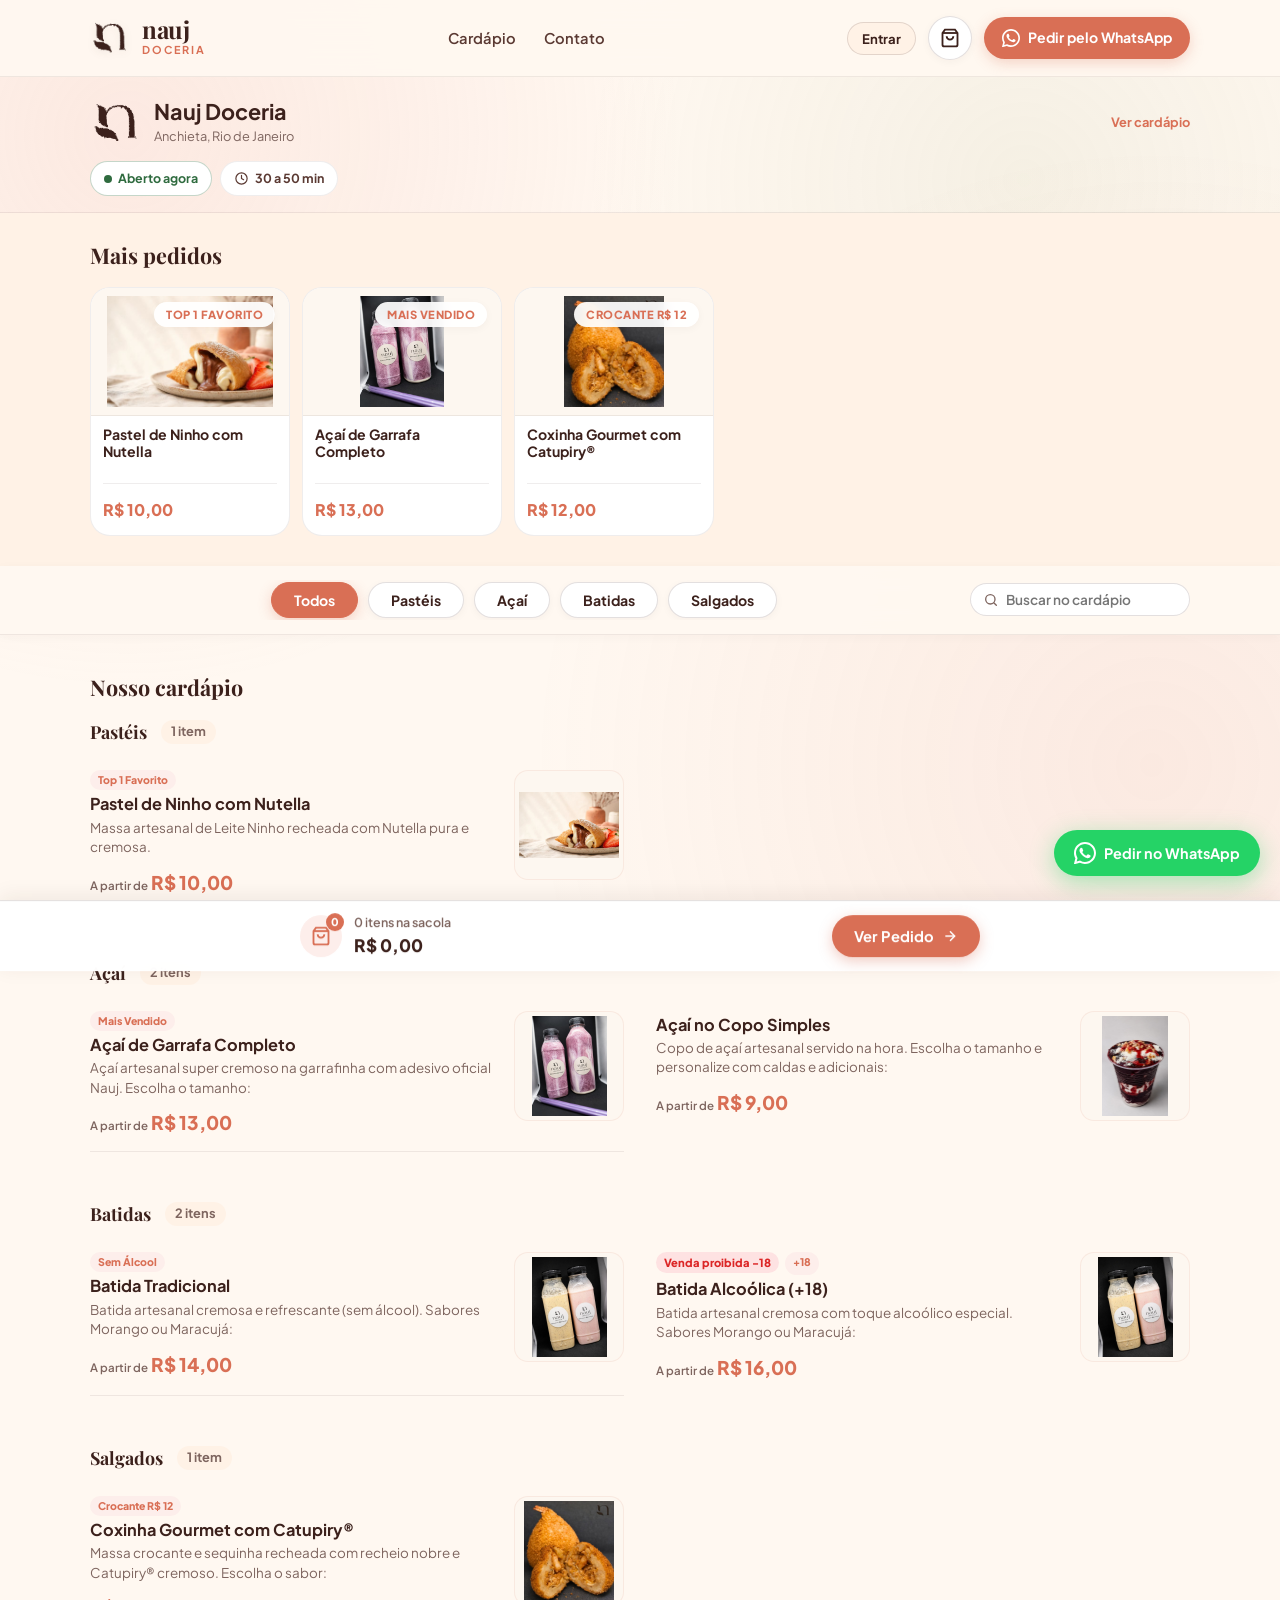
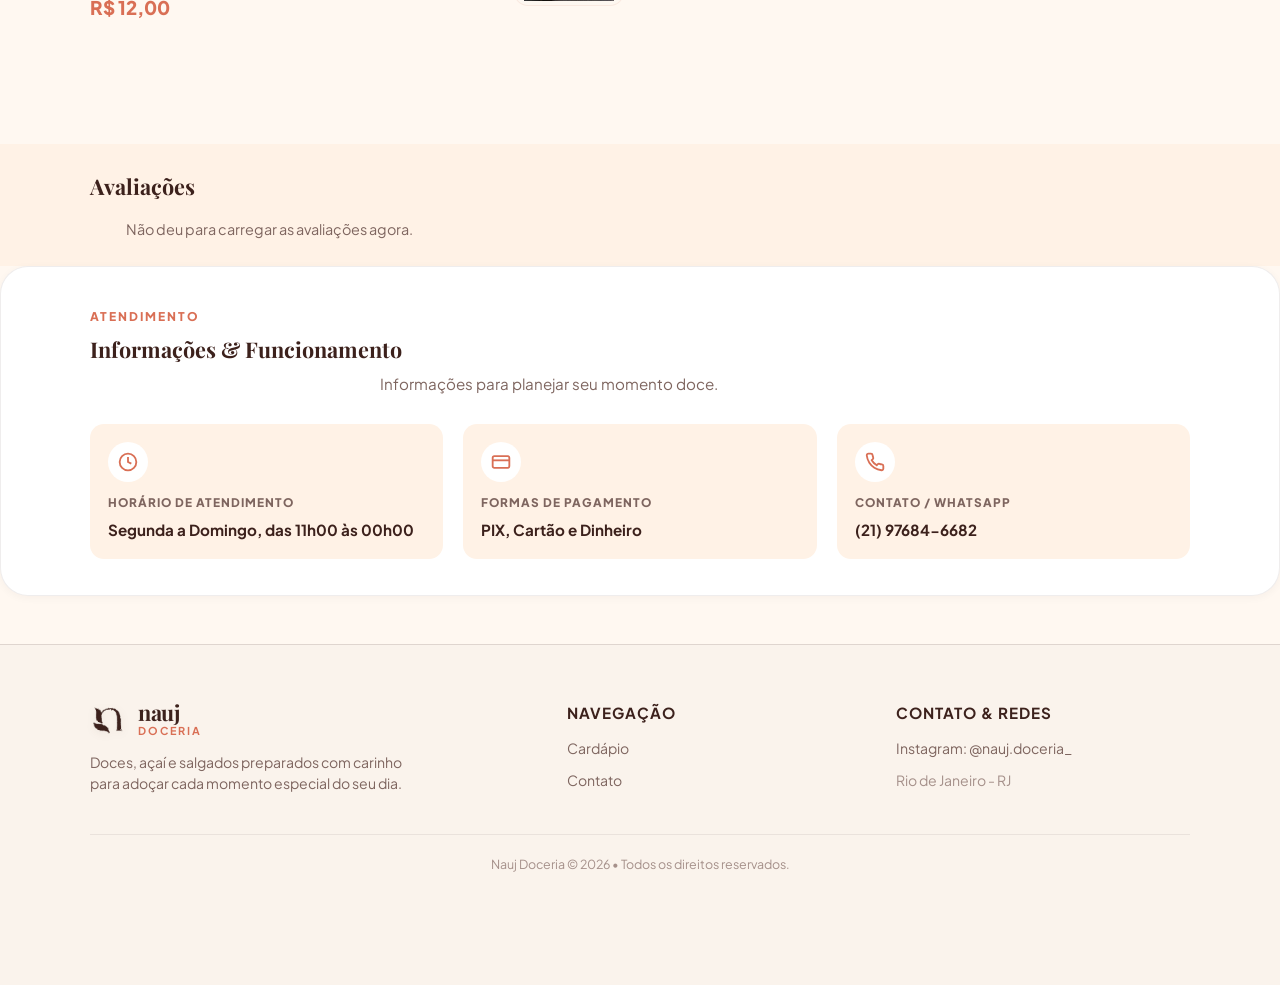
==== index.html @ ceee5b90 "feat: escolher em quais itens do cardapio cada complemento aparece Ate agora os complementos apareci" ====
<!DOCTYPE html>
<html lang="pt-BR" class="scroll-smooth">
<head>
  <meta charset="UTF-8">
  <meta name="viewport" content="width=device-width, initial-scale=1.0, maximum-scale=1.0, user-scalable=no">
  <meta name="theme-color" content="#fff8f1">
  <meta name="description" content="Doceria artesanal em Anchieta, Rio de Janeiro. Açaí de garrafa, pastéis de Leite Ninho, coxinhas e batidas. Entrega em Anchieta, Nilópolis, Ricardo de Albuquerque e Guadalupe. Peça pelo WhatsApp.">
  <meta property="og:title" content="Nauj Doceria | Açaí, Pastéis e Salgados em Anchieta, RJ">
  <meta property="og:description" content="Pastéis artesanais de Leite Ninho com Nutella, açaí cremoso, batidas e coxinhas especiais.">
  <meta property="og:type" content="website">
  <title>Nauj Doceria | Açaí, Pastéis e Salgados em Anchieta, Rio de Janeiro</title>

    <!-- Favicon Oficial Nauj -->
  <link rel="icon" type="image/png" href="favicon.png">
  <link rel="apple-touch-icon" href="favicon.png">
  <link rel="shortcut icon" href="favicon.ico">

  <!-- Google Fonts: Playfair Display + Plus Jakarta Sans -->
  <link rel="preconnect" href="https://fonts.googleapis.com">
  <link rel="preconnect" href="https://fonts.gstatic.com" crossorigin>
  <link href="https://fonts.googleapis.com/css2?family=Playfair+Display:ital,wght@0,500;0,600;0,700;1,500;1,600&family=Plus+Jakarta+Sans:wght@400;500;600;700;800&display=swap" rel="stylesheet">

  <style>
    *, *::before, *::after {
      margin: 0;
      padding: 0;
      box-sizing: border-box;
    }

    :root {
      --bg-cream: #FFF8F1;
      --bg-surface: #FFFFFF;
      --bg-surface-warm: #FFF2E6;
      --bg-surface-soft: #FAF3EC;
      
      --color-cocoa: #3C211C;
      --color-cocoa-light: #5A3932;
      --color-muted: #7E655F;
      --color-muted-light: #A5908A;
      
      --color-terracotta: #D96F55;
      --color-terracotta-hover: #C25B42;
      --color-terracotta-soft: rgba(217, 111, 85, 0.12);
      
      --color-rose: #F2B5AA;
      --color-rose-soft: #FDEEEB;
      
      --color-pistachio: #8B9B64;
      --color-pistachio-soft: #EDF3E4;
      
      --color-whatsapp: #25D366;
      --color-whatsapp-dark: #1EBE5D;
      
      --border-subtle: rgba(60, 33, 28, 0.08);
      --border-medium: rgba(60, 33, 28, 0.14);
      --border-terracotta: rgba(217, 111, 85, 0.35);
      
      --shadow-sm: 0 2px 8px rgba(60, 33, 28, 0.04);
      --shadow-md: 0 8px 24px rgba(60, 33, 28, 0.07);
      --shadow-lg: 0 16px 36px rgba(60, 33, 28, 0.1);
      
      --radius-sm: 8px;
      --radius-md: 14px;
      --radius-lg: 20px;
      --radius-xl: 28px;
      --radius-full: 9999px;
      
      --font-display: 'Playfair Display', Georgia, serif;
      --font-sans: 'Plus Jakarta Sans', -apple-system, BlinkMacSystemFont, sans-serif;
    }

    body {
      background-color: var(--bg-cream);
      color: var(--color-cocoa);
      font-family: var(--font-sans);
      line-height: 1.55;
      overflow-x: hidden;
      -webkit-font-smoothing: antialiased;
      -moz-osx-font-smoothing: grayscale;
    }

    body::before {
      content: '';
      position: fixed;
      inset: 0;
      background-image: 
        radial-gradient(circle at 10% 15%, rgba(242, 181, 170, 0.22) 0%, transparent 40%),
        radial-gradient(circle at 90% 85%, rgba(217, 111, 85, 0.10) 0%, transparent 45%),
        radial-gradient(circle at 80% 20%, rgba(174, 187, 134, 0.12) 0%, transparent 35%);
      pointer-events: none;
      z-index: -1;
    }

    a { color: inherit; text-decoration: none; }
    button { font-family: inherit; cursor: pointer; border: none; background: none; }
    img { max-width: 100%; height: auto; display: block; }

    .container {
      max-width: 1140px;
      margin: 0 auto;
      padding: 0 20px;
    }

    /* Store Closed Alert Banner */
    .store-closed-banner {
      background: #EF4444;
      color: #FFFFFF;
      text-align: center;
      padding: 8px 16px;
      font-size: 0.84rem;
      font-weight: 700;
      display: none;
    }

    .store-closed-banner.show {
      display: block;
    }

    /* 1. HEADER */
    .site-header {
      position: sticky;
      top: 0;
      z-index: 1000;
      background: rgba(255, 248, 241, 0.94);
      backdrop-filter: blur(16px);
      -webkit-backdrop-filter: blur(16px);
      border-bottom: 1px solid var(--border-subtle);
    }

    .header-inner {
      display: flex;
      align-items: center;
      justify-content: space-between;
      height: 76px;
    }

    .brand-link {
      display: flex;
      align-items: center;
      gap: 12px;
    }

    .brand-n-icon {
      width: 40px;
      height: 40px;
      object-fit: contain;
      filter: drop-shadow(0 2px 4px rgba(60, 33, 28, 0.08));
    }

    .brand-text-block {
      display: flex;
      flex-direction: column;
    }

    .brand-name {
      font-family: var(--font-display);
      font-size: 1.5rem;
      font-weight: 700;
      color: var(--color-cocoa);
      letter-spacing: -0.5px;
      line-height: 1.05;
    }

    .brand-badge-doceria {
      font-size: 0.68rem;
      text-transform: uppercase;
      letter-spacing: 2px;
      color: var(--color-terracotta);
      font-weight: 700;
    }

    .desktop-nav {
      display: none;
      align-items: center;
      gap: 28px;
    }

    @media (min-width: 860px) {
      .desktop-nav { display: flex; }
    }

    .nav-link {
      font-size: 0.92rem;
      font-weight: 600;
      color: var(--color-cocoa-light);
      position: relative;
      padding: 6px 0;
      transition: color 0.2s ease;
    }

    .nav-link:hover { color: var(--color-terracotta); }

    .nav-link::after {
      content: '';
      position: absolute;
      bottom: 0;
      left: 0;
      width: 0;
      height: 2px;
      background: var(--color-terracotta);
      transition: width 0.25s ease;
      border-radius: 2px;
    }

    .nav-link:hover::after { width: 100%; }

    .header-actions {
      display: flex;
      align-items: center;
      gap: 12px;
    }

    .btn-header-wa {
      display: none;
      align-items: center;
      gap: 8px;
      background: var(--color-terracotta);
      color: #FFFFFF;
      font-weight: 700;
      font-size: 0.88rem;
      padding: 10px 18px;
      border-radius: var(--radius-full);
      box-shadow: 0 4px 14px rgba(217, 111, 85, 0.28);
      transition: all 0.2s ease;
    }

    @media (min-width: 640px) {
      .btn-header-wa { display: inline-flex; }
    }

    .btn-header-wa:hover {
      background: var(--color-terracotta-hover);
      transform: translateY(-1px);
      box-shadow: 0 6px 18px rgba(217, 111, 85, 0.38);
    }

    .header-cart-btn {
      position: relative;
      display: flex;
      align-items: center;
      justify-content: center;
      width: 44px;
      height: 44px;
      border-radius: var(--radius-full);
      background: var(--bg-surface);
      border: 1px solid var(--border-medium);
      color: var(--color-cocoa);
      box-shadow: var(--shadow-sm);
      transition: all 0.2s ease;
    }

    .header-cart-btn:hover {
      border-color: var(--color-terracotta);
      transform: scale(1.05);
    }

    .header-cart-badge {
      position: absolute;
      top: -3px;
      right: -3px;
      background: var(--color-terracotta);
      color: #FFFFFF;
      font-size: 0.7rem;
      font-weight: 800;
      min-width: 20px;
      height: 20px;
      border-radius: var(--radius-full);
      display: flex;
      align-items: center;
      justify-content: center;
      padding: 0 4px;
      box-shadow: 0 2px 6px rgba(217, 111, 85, 0.4);
      transform: scale(0);
      transition: transform 0.2s ease;
    }

    .header-cart-badge.active { transform: scale(1); }

    .mobile-menu-btn {
      display: flex;
      align-items: center;
      justify-content: center;
      width: 44px;
      height: 44px;
      border-radius: var(--radius-full);
      background: var(--bg-surface);
      border: 1px solid var(--border-medium);
      color: var(--color-cocoa);
    }

    @media (min-width: 860px) {
      .mobile-menu-btn { display: none; }
    }

    .mobile-drawer {
      position: fixed;
      top: 0;
      right: -100%;
      width: 300px;
      height: 100vh;
      background: var(--bg-cream);
      box-shadow: -8px 0 32px rgba(60, 33, 28, 0.15);
      z-index: 1100;
      padding: 28px 24px;
      display: flex;
      flex-direction: column;
      justify-content: space-between;
      transition: right 0.35s cubic-bezier(0.4, 0, 0.2, 1);
    }

    .mobile-drawer.open { right: 0; }

    .drawer-overlay {
      position: fixed;
      inset: 0;
      background: rgba(60, 33, 28, 0.4);
      backdrop-filter: blur(4px);
      z-index: 1050;
      opacity: 0;
      visibility: hidden;
      transition: all 0.3s ease;
    }

    .drawer-overlay.open { opacity: 1; visibility: visible; }

    .drawer-header {
      display: flex;
      align-items: center;
      justify-content: space-between;
      margin-bottom: 32px;
    }

    .drawer-close-btn {
      width: 38px;
      height: 38px;
      border-radius: 50%;
      background: var(--bg-surface);
      display: flex;
      align-items: center;
      justify-content: center;
      color: var(--color-cocoa);
      font-size: 1.1rem;
      border: 1px solid var(--border-subtle);
    }

    .drawer-nav-list {
      display: flex;
      flex-direction: column;
      gap: 16px;
    }

    .drawer-nav-link {
      font-size: 1.1rem;
      font-weight: 700;
      color: var(--color-cocoa);
      display: flex;
      align-items: center;
      justify-content: space-between;
      padding: 10px 0;
      border-bottom: 1px solid var(--border-subtle);
    }

    
    /* 2. CABECALHO DA LOJA */

    @media (min-width: 860px) {
    }








    .btn-primary {
      display: inline-flex;
      align-items: center;
      justify-content: center;
      gap: 10px;
      background: var(--color-terracotta);
      color: #FFFFFF;
      font-size: 1rem;
      font-weight: 700;
      padding: 15px 32px;
      border-radius: var(--radius-full);
      box-shadow: 0 6px 20px rgba(217, 111, 85, 0.32);
      transition: all 0.25s ease;
    }

    .btn-primary:hover {
      background: var(--color-terracotta-hover);
      transform: translateY(-2px);
      box-shadow: 0 8px 26px rgba(217, 111, 85, 0.42);
    }

    .btn-secondary {
      display: inline-flex;
      align-items: center;
      justify-content: center;
      gap: 8px;
      background: var(--bg-surface);
      color: var(--color-cocoa);
      font-size: 1rem;
      font-weight: 700;
      padding: 15px 28px;
      border-radius: var(--radius-full);
      border: 1px solid var(--border-medium);
      box-shadow: var(--shadow-sm);
      transition: all 0.25s ease;
    }

    .btn-secondary:hover {
      border-color: var(--color-terracotta);
      color: var(--color-terracotta);
      transform: translateY(-2px);
    }




    /* 3. SEÇÃO MAIS PEDIDOS */
    .section-padding { padding: 52px 0; }

    .section-title-wrap {
      text-align: center;
      margin-bottom: 38px;
    }

    .section-tag {
      display: inline-block;
      font-size: 0.75rem;
      font-weight: 800;
      text-transform: uppercase;
      letter-spacing: 2px;
      color: var(--color-terracotta);
      margin-bottom: 6px;
    }

    .section-heading {
      font-family: var(--font-display);
      font-size: clamp(1.7rem, 3.6vw, 2.4rem);
      font-weight: 700;
      color: var(--color-cocoa);
      letter-spacing: -0.3px;
    }

    .section-subheading {
      font-size: 0.95rem;
      color: var(--color-muted);
      margin-top: 6px;
      max-width: 520px;
      margin-left: auto;
      margin-right: auto;
    }

    .featured-grid {
      display: grid;
      grid-template-columns: 1fr;
      gap: 24px;
    }

    @media (min-width: 640px) {
      .featured-grid { grid-template-columns: repeat(2, 1fr); }
    }

    @media (min-width: 960px) {
      .featured-grid { grid-template-columns: repeat(3, 1fr); }
    }

    .featured-product-card {
      background: var(--bg-surface);
      border: 1px solid var(--border-subtle);
      border-radius: var(--radius-lg);
      overflow: hidden;
      box-shadow: var(--shadow-sm);
      display: flex;
      flex-direction: column;
      justify-content: space-between;
      transition: all 0.25s ease;
      position: relative;
    }

    .featured-product-card:hover {
      transform: translateY(-4px);
      box-shadow: var(--shadow-lg);
      border-color: var(--border-terracotta);
    }

    .featured-badge-top {
      position: absolute;
      top: 14px;
      right: 14px;
      background: rgba(255, 255, 255, 0.92);
      backdrop-filter: blur(6px);
      color: var(--color-terracotta);
      font-size: 0.7rem;
      font-weight: 800;
      padding: 4px 12px;
      border-radius: var(--radius-full);
      letter-spacing: 0.5px;
      text-transform: uppercase;
      box-shadow: var(--shadow-sm);
      z-index: 2;
    }

    .product-img-box {
      width: 100%;
      height: 220px;
      overflow: hidden;
      position: relative;
      background: #FDF7F0;
      display: flex;
      align-items: center;
      justify-content: center;
      border-bottom: 1px solid var(--border-subtle);
    }

    .product-img-elem {
      width: 100%;
      height: 100%;
      object-fit: contain;
      padding: 8px;
      transition: transform 0.35s ease;
    }

    .featured-product-card:hover .product-img-elem {
      transform: scale(1.05);
    }

    .featured-card-body {
      padding: 20px;
      display: flex;
      flex-direction: column;
      gap: 10px;
      flex-grow: 1;
      justify-content: space-between;
    }

    .product-title {
      font-size: 1.1rem;
      font-weight: 700;
      color: var(--color-cocoa);
      line-height: 1.3;
    }

    .product-description {
      font-size: 0.85rem;
      color: var(--color-muted);
      line-height: 1.5;
    }

    .product-footer-row {
      display: flex;
      align-items: center;
      justify-content: space-between;
      margin-top: 14px;
      padding-top: 14px;
      border-top: 1px solid var(--border-subtle);
    }

    .product-price-tag {
      display: flex;
      flex-direction: column;
    }

    .price-label {
      font-size: 0.7rem;
      color: var(--color-muted-light);
      text-transform: uppercase;
      font-weight: 700;
    }

    .price-value {
      font-size: 1.22rem;
      font-weight: 800;
      color: var(--color-terracotta);
    }

    .btn-add-item {
      display: inline-flex;
      align-items: center;
      gap: 6px;
      background: var(--color-terracotta);
      color: #FFFFFF;
      font-size: 0.88rem;
      font-weight: 700;
      padding: 9px 20px;
      border-radius: var(--radius-full);
      box-shadow: 0 4px 12px rgba(217, 111, 85, 0.28);
      transition: all 0.2s ease;
    }

    .btn-add-item:hover {
      background: var(--color-terracotta-hover);
      transform: scale(1.03);
    }

    /* 4. CATEGORIAS DE NAVEGAÇÃO */
    .categories-bar-wrap {
      position: sticky;
      top: 76px;
      z-index: 900;
      background: rgba(255, 248, 241, 0.96);
      backdrop-filter: blur(12px);
      -webkit-backdrop-filter: blur(12px);
      padding: 14px 0;
      border-bottom: 1px solid var(--border-subtle);
      box-shadow: 0 2px 10px rgba(60, 33, 28, 0.03);
    }

    .categories-scroll {
      display: flex;
      align-items: center;
      gap: 10px;
      overflow-x: auto;
      scrollbar-width: none;
      padding: 2px 4px;
    }

    .categories-scroll::-webkit-scrollbar { display: none; }

    @media (min-width: 640px) {
      .categories-scroll { justify-content: center; }
    }

    .cat-chip {
      flex-shrink: 0;
      display: inline-flex;
      align-items: center;
      gap: 6px;
      background: var(--bg-surface);
      border: 1px solid var(--border-medium);
      color: var(--color-cocoa);
      font-size: 0.88rem;
      font-weight: 700;
      padding: 8px 22px;
      border-radius: var(--radius-full);
      cursor: pointer;
      transition: all 0.2s ease;
      white-space: nowrap;
      box-shadow: var(--shadow-sm);
    }

    .cat-chip:hover {
      border-color: var(--color-terracotta);
      color: var(--color-terracotta);
    }

    .cat-chip.active {
      background: var(--color-terracotta);
      border-color: var(--color-terracotta);
      color: #FFFFFF;
      box-shadow: 0 4px 14px rgba(217, 111, 85, 0.3);
    }

    /* 5. CARDÁPIO COMPLETO */
    .menu-section { padding: 36px 0 60px; }

    .category-block { margin-bottom: 48px; }
    .category-block.hidden { display: none; }

    .category-header {
      display: flex;
      align-items: center;
      gap: 14px;
      margin-bottom: 20px;
      padding-bottom: 10px;
      border-bottom: 2px solid var(--bg-surface-warm);
    }

    .category-title {
      font-family: var(--font-display);
      font-size: 1.5rem;
      font-weight: 700;
      color: var(--color-cocoa);
      display: flex;
      align-items: center;
      gap: 10px;
    }

    .category-count {
      font-size: 0.8rem;
      font-family: var(--font-sans);
      background: var(--bg-surface-warm);
      color: var(--color-muted);
      font-weight: 700;
      padding: 2px 10px;
      border-radius: var(--radius-full);
    }

    .menu-items-grid {
      display: grid;
      grid-template-columns: 1fr;
      gap: 18px;
    }

    @media (min-width: 768px) {
      .menu-items-grid { grid-template-columns: repeat(2, 1fr); }
    }

    .menu-card {
      background: var(--bg-surface);
      border: 1px solid var(--border-subtle);
      border-radius: var(--radius-lg);
      padding: 18px;
      box-shadow: var(--shadow-sm);
      display: flex;
      flex-direction: column;
      justify-content: space-between;
      gap: 14px;
      transition: all 0.2s ease;
    }

    .menu-card:hover {
      border-color: var(--border-terracotta);
      box-shadow: var(--shadow-md);
      transform: translateY(-2px);
    }

    .card-main-content {
      display: flex;
      gap: 16px;
    }

    .card-photo-box {
      width: 115px;
      height: 115px;
      border-radius: var(--radius-md);
      flex-shrink: 0;
      overflow: hidden;
      background: #FDF7F0;
      border: 1px solid rgba(217, 111, 85, 0.1);
      display: flex;
      align-items: center;
      justify-content: center;
    }

    .card-photo-img {
      width: 100%;
      height: 100%;
      object-fit: contain;
      padding: 4px;
    }

    .card-info {
      flex: 1;
      display: flex;
      flex-direction: column;
      gap: 4px;
    }

    .card-name {
      font-size: 1.02rem;
      font-weight: 700;
      color: var(--color-cocoa);
      line-height: 1.3;
    }

    .card-desc {
      font-size: 0.84rem;
      color: var(--color-muted);
      line-height: 1.45;
    }

    .badge-18 {
      display: inline-flex;
      align-items: center;
      gap: 4px;
      background: #FEE2E2;
      color: #DC2626;
      font-size: 0.7rem;
      font-weight: 800;
      padding: 2px 8px;
      border-radius: var(--radius-full);
      margin-bottom: 2px;
      width: fit-content;
    }

    .variant-selector-wrap {
      display: flex;
      flex-direction: column;
      gap: 6px;
      background: var(--bg-surface-soft);
      padding: 10px 12px;
      border-radius: var(--radius-md);
    }

    .variant-prompt {
      font-size: 0.72rem;
      font-weight: 800;
      text-transform: uppercase;
      letter-spacing: 0.6px;
      color: var(--color-muted);
    }

    .variant-options-list {
      display: flex;
      flex-wrap: wrap;
      gap: 6px;
    }

    .option-chip {
      display: inline-flex;
      align-items: center;
      gap: 4px;
      background: #FFFFFF;
      border: 1px solid var(--border-medium);
      color: var(--color-cocoa-light);
      font-size: 0.78rem;
      font-weight: 700;
      padding: 5px 12px;
      border-radius: var(--radius-full);
      cursor: pointer;
      transition: all 0.18s ease;
    }

    .option-chip:hover { border-color: var(--color-terracotta); }

    .option-chip.selected {
      background: var(--color-terracotta);
      border-color: var(--color-terracotta);
      color: #FFFFFF;
      box-shadow: 0 2px 6px rgba(217, 111, 85, 0.3);
    }

    .card-action-bar {
      display: flex;
      align-items: center;
      justify-content: space-between;
      padding-top: 10px;
      border-top: 1px solid var(--border-subtle);
    }

    .card-price-display {
      font-size: 1.18rem;
      font-weight: 800;
      color: var(--color-terracotta);
    }

    .btn-card-add {
      display: inline-flex;
      align-items: center;
      gap: 6px;
      background: var(--color-terracotta);
      color: #FFFFFF;
      font-size: 0.86rem;
      font-weight: 700;
      padding: 8px 18px;
      border-radius: var(--radius-full);
      box-shadow: 0 2px 8px rgba(217, 111, 85, 0.25);
      transition: all 0.2s ease;
    }

    .btn-card-add:hover {
      background: var(--color-terracotta-hover);
      transform: scale(1.03);
    }

    /* 6. SEÇÃO COMO PEDIR */
    .how-it-works-section {
      background: var(--bg-surface-warm);
      border-radius: var(--radius-xl);
      padding: 48px 24px;
      margin: 20px 0 48px;
      border: 1px solid rgba(217, 111, 85, 0.12);
    }

    .steps-grid {
      display: grid;
      grid-template-columns: 1fr;
      gap: 24px;
      margin-top: 36px;
    }

    @media (min-width: 768px) {
      .steps-grid { grid-template-columns: repeat(3, 1fr); }
    }

    .step-card {
      background: #FFFFFF;
      border-radius: var(--radius-lg);
      padding: 24px;
      text-align: center;
      display: flex;
      flex-direction: column;
      align-items: center;
      gap: 12px;
      box-shadow: var(--shadow-sm);
    }

    .step-number {
      width: 44px;
      height: 44px;
      border-radius: 50%;
      background: var(--color-rose-soft);
      color: var(--color-terracotta);
      font-size: 1.15rem;
      font-weight: 800;
      display: flex;
      align-items: center;
      justify-content: center;
    }

    .step-title {
      font-size: 1.05rem;
      font-weight: 700;
      color: var(--color-cocoa);
    }

    .step-desc {
      font-size: 0.88rem;
      color: var(--color-muted);
      line-height: 1.5;
    }

    /* 7. SEÇÃO INFORMAÇÕES */
    .info-box-section {
      background: var(--bg-surface);
      border: 1px solid var(--border-subtle);
      border-radius: var(--radius-xl);
      padding: 36px 24px;
      box-shadow: var(--shadow-sm);
      margin-bottom: 48px;
    }

    .info-boxes-grid {
      display: grid;
      grid-template-columns: 1fr;
      gap: 20px;
      margin-top: 28px;
    }

    @media (min-width: 640px) {
      .info-boxes-grid { grid-template-columns: repeat(2, 1fr); }
    }

    @media (min-width: 960px) {
      .info-boxes-grid { grid-template-columns: repeat(4, 1fr); }
    }

    .info-box-card {
      background: var(--bg-surface-warm);
      border-radius: var(--radius-md);
      padding: 18px;
      display: flex;
      flex-direction: column;
      gap: 8px;
    }

    .info-box-icon {
      width: 40px;
      height: 40px;
      border-radius: 50%;
      background: #FFFFFF;
      display: flex;
      align-items: center;
      justify-content: center;
      color: var(--color-terracotta);
      margin-bottom: 4px;
    }

    .info-box-label {
      font-size: 0.74rem;
      text-transform: uppercase;
      letter-spacing: 1px;
      font-weight: 800;
      color: var(--color-muted);
    }

    .info-box-val {
      font-size: 0.95rem;
      font-weight: 700;
      color: var(--color-cocoa);
      line-height: 1.35;
    }

    /* 8. FOOTER */
    .site-footer {
      background: var(--bg-surface-soft);
      border-top: 1px solid var(--border-medium);
      padding: 56px 0 110px;
    }

    .footer-grid {
      display: grid;
      grid-template-columns: 1fr;
      gap: 36px;
    }

    @media (min-width: 768px) {
      .footer-grid { grid-template-columns: 1.5fr 1fr 1fr; }
    }

    .footer-brand {
      display: flex;
      flex-direction: column;
      gap: 12px;
    }

    .footer-tagline {
      font-size: 0.88rem;
      color: var(--color-muted);
      line-height: 1.5;
      max-width: 320px;
    }

    .footer-heading {
      font-size: 0.95rem;
      font-weight: 700;
      color: var(--color-cocoa);
      margin-bottom: 14px;
      text-transform: uppercase;
      letter-spacing: 1px;
    }

    .footer-links-list {
      display: flex;
      flex-direction: column;
      gap: 10px;
    }

    .footer-link {
      font-size: 0.88rem;
      color: var(--color-muted);
      transition: color 0.2s ease;
    }

    .footer-link:hover { color: var(--color-terracotta); }

    .footer-bottom {
      margin-top: 40px;
      padding-top: 20px;
      border-top: 1px solid var(--border-subtle);
      text-align: center;
      font-size: 0.78rem;
      color: var(--color-muted-light);
    }

    /* 9. FLOATING WHATSAPP & CART DRAWER */
    .floating-whatsapp-trigger {
      position: fixed;
      bottom: 24px;
      right: 20px;
      z-index: 950;
      display: flex;
      align-items: center;
      gap: 8px;
      background: var(--color-whatsapp);
      color: #FFFFFF;
      padding: 12px 20px;
      border-radius: var(--radius-full);
      font-size: 0.9rem;
      font-weight: 700;
      box-shadow: 0 6px 24px rgba(37, 211, 102, 0.4);
      transition: all 0.25s ease;
    }

    .floating-whatsapp-trigger:hover {
      background: var(--color-whatsapp-dark);
      transform: scale(1.05);
    }

    .floating-whatsapp-trigger.hidden-by-cart {
      transform: translateY(120px);
      opacity: 0;
      pointer-events: none;
    }

    .sticky-cart-bar {
      position: fixed;
      bottom: 0;
      left: 0;
      right: 0;
      z-index: 1000;
      background: rgba(255, 255, 255, 0.96);
      backdrop-filter: blur(16px);
      -webkit-backdrop-filter: blur(16px);
      border-top: 1px solid var(--border-medium);
      padding: 12px 18px;
      box-shadow: 0 -4px 20px rgba(60, 33, 28, 0.08);
      transform: translateY(100%);
      transition: transform 0.35s cubic-bezier(0.4, 0, 0.2, 1);
    }

    .sticky-cart-bar.active { transform: translateY(0); }

    .cart-bar-inner {
      max-width: 680px;
      margin: 0 auto;
      display: flex;
      align-items: center;
      justify-content: space-between;
      gap: 14px;
    }

    .cart-bar-info {
      display: flex;
      align-items: center;
      gap: 12px;
      cursor: pointer;
    }

    .cart-bag-icon {
      width: 42px;
      height: 42px;
      border-radius: 50%;
      background: var(--color-rose-soft);
      color: var(--color-terracotta);
      display: flex;
      align-items: center;
      justify-content: center;
      position: relative;
    }

    .cart-qty-bubble {
      position: absolute;
      top: -2px;
      right: -2px;
      background: var(--color-terracotta);
      color: #FFFFFF;
      font-size: 0.68rem;
      font-weight: 800;
      min-width: 18px;
      height: 18px;
      border-radius: var(--radius-full);
      display: flex;
      align-items: center;
      justify-content: center;
    }

    .cart-bar-texts {
      display: flex;
      flex-direction: column;
    }

    .cart-bar-title {
      font-size: 0.78rem;
      color: var(--color-muted);
      font-weight: 600;
    }

    .cart-bar-total {
      font-size: 1.08rem;
      font-weight: 800;
      color: var(--color-cocoa);
    }

    .btn-checkout-bar {
      display: inline-flex;
      align-items: center;
      gap: 8px;
      background: var(--color-terracotta);
      color: #FFFFFF;
      font-size: 0.92rem;
      font-weight: 700;
      padding: 12px 22px;
      border-radius: var(--radius-full);
      box-shadow: 0 4px 14px rgba(217, 111, 85, 0.35);
      transition: all 0.2s ease;
    }

    .btn-checkout-bar:hover {
      background: var(--color-terracotta-hover);
      transform: scale(1.02);
    }

    /* Cart Modal */


    @media (min-width: 640px) {
      .cart-modal {
        top: 50%;
        left: 50%;
        bottom: auto;
        right: auto;
        transform: translate(-50%, -50%) scale(0.9);
        width: 500px;
        max-height: 80vh;
        border-radius: var(--radius-xl);
        opacity: 0;
        visibility: hidden;
        transition: all 0.25s ease;
      }
      .cart-modal.open {
        transform: translate(-50%, -50%) scale(1);
        opacity: 1;
        visibility: visible;
      }
    }

    .cart-modal-header {
      display: flex;
      align-items: center;
      justify-content: space-between;
      padding-bottom: 16px;
      border-bottom: 1px solid var(--border-subtle);
    }

    .cart-modal-title {
      font-family: var(--font-display);
      font-size: 1.4rem;
      font-weight: 700;
      color: var(--color-cocoa);
    }

    .cart-items-scroll {
      flex: 1;
      overflow-y: auto;
      padding: 16px 0;
      display: flex;
      flex-direction: column;
      gap: 12px;
      max-height: 340px;
    }

    .cart-empty-state {
      text-align: center;
      padding: 36px 0;
      color: var(--color-muted);
      font-size: 0.9rem;
    }

    .cart-item-row {
      display: flex;
      align-items: center;
      justify-content: space-between;
      gap: 12px;
      background: var(--bg-surface-warm);
      padding: 12px 14px;
      border-radius: var(--radius-md);
    }

    .cart-item-meta { flex: 1; }

    .cart-item-name {
      font-size: 0.9rem;
      font-weight: 700;
      color: var(--color-cocoa);
    }

    .cart-item-variant {
      font-size: 0.78rem;
      color: var(--color-muted);
    }

    .cart-item-price {
      font-size: 0.9rem;
      font-weight: 800;
      color: var(--color-terracotta);
      margin-top: 2px;
    }

    .cart-item-controls {
      display: flex;
      align-items: center;
      gap: 8px;
    }

    .qty-btn {
      width: 28px;
      height: 28px;
      border-radius: 50%;
      background: #FFFFFF;
      border: 1px solid var(--border-medium);
      color: var(--color-cocoa);
      font-weight: 700;
      display: flex;
      align-items: center;
      justify-content: center;
      font-size: 0.9rem;
      transition: all 0.15s ease;
    }

    .qty-btn:hover {
      background: var(--color-terracotta);
      color: #FFFFFF;
      border-color: var(--color-terracotta);
    }

    .qty-count {
      font-size: 0.92rem;
      font-weight: 800;
      min-width: 18px;
      text-align: center;
    }

    .cart-modal-footer {
      padding-top: 16px;
      border-top: 1px solid var(--border-subtle);
      display: flex;
      flex-direction: column;
      gap: 14px;
    }

    .cart-summary-line {
      display: flex;
      align-items: center;
      justify-content: space-between;
      font-size: 1.18rem;
      font-weight: 700;
      color: var(--color-cocoa);
    }

    .cart-summary-total { color: var(--color-terracotta); font-weight: 800; }

    .btn-send-whatsapp-final {
      width: 100%;
      background: var(--color-whatsapp);
      color: #FFFFFF;
      font-size: 1rem;
      font-weight: 700;
      padding: 14px;
      border-radius: var(--radius-full);
      display: flex;
      align-items: center;
      justify-content: center;
      gap: 10px;
      box-shadow: 0 4px 18px rgba(37, 211, 102, 0.35);
      transition: all 0.2s ease;
    }

    .btn-send-whatsapp-final:hover {
      background: var(--color-whatsapp-dark);
      transform: scale(1.02);
    }

    
    
    
    /* Unified Modal & Overlay Styles */
    .cart-modal-overlay,
    .complements-modal-overlay {
      position: fixed;
      inset: 0;
      background: rgba(60, 33, 28, 0.55);
      backdrop-filter: blur(6px);
      z-index: 99999 !important;
      display: flex;
      align-items: flex-end;
      justify-content: center;
      opacity: 0;
      visibility: hidden;
      pointer-events: none;
      transition: opacity 0.25s ease, visibility 0.25s ease;
    }

    @media (min-width: 640px) {
      .cart-modal-overlay,
      .complements-modal-overlay {
        align-items: center;
        padding: 20px;
      }
    }

    .cart-modal-overlay.open,
    .complements-modal-overlay.open {
      opacity: 1;
      visibility: visible;
      pointer-events: auto;
    }

    .cart-modal-card,
    .complements-modal-card {
      background: #FFFFFF;
      border-radius: var(--radius-xl) var(--radius-xl) 0 0;
      width: 100%;
      max-width: 540px;
      max-height: 90vh;
      display: flex;
      flex-direction: column;
      box-shadow: var(--shadow-lg);
      transform: translateY(100%);
      transition: transform 0.28s cubic-bezier(0.32, 0.72, 0, 1);
    }

    @media (min-width: 640px) {
      .cart-modal-card,
      .complements-modal-card {
        border-radius: var(--radius-xl);
        transform: scale(0.94);
        transition: transform 0.22s ease;
      }
    }

    .cart-modal-overlay.open .cart-modal-card,
    .complements-modal-overlay.open .complements-modal-card {
      transform: translateY(0);
    }

    @media (min-width: 640px) {
      .cart-modal-overlay.open .cart-modal-card,
      .complements-modal-overlay.open .complements-modal-card {
        transform: scale(1);
      }
    }

    /* iFood-Style Checkout Components */
    .fulfillment-toggle-group {
      display: grid;
      grid-template-columns: 1fr 1fr;
      gap: 8px;
      margin-bottom: 16px;
    }

    .fulfillment-btn {
      padding: 12px 14px;
      border: 1.5px solid var(--border-medium);
      border-radius: var(--radius-lg);
      background: var(--bg-surface-warm);
      font-weight: 800;
      font-size: 0.88rem;
      color: var(--color-cocoa);
      cursor: pointer;
      display: flex;
      flex-direction: column;
      align-items: center;
      gap: 4px;
      transition: all 0.2s ease;
    }

    .fulfillment-btn.active {
      background: var(--color-rose-soft);
      border-color: var(--color-terracotta);
      color: var(--color-terracotta);
      box-shadow: 0 2px 10px rgba(217, 111, 85, 0.2);
    }

    .checkout-form-box {
      background: var(--bg-surface-warm);
      border-radius: var(--radius-lg);
      padding: 16px;
      border: 1px solid var(--border-medium);
      margin-top: 14px;
      display: flex;
      flex-direction: column;
      gap: 10px;
    }

    .checkout-section-header {
      font-size: 0.8rem;
      font-weight: 800;
      text-transform: uppercase;
      letter-spacing: 0.8px;
      color: var(--color-terracotta);
      margin-bottom: 4px;
      display: flex;
      align-items: center;
      gap: 6px;
    }

    .cart-summary-breakdown {
      margin-top: 14px;
      padding-top: 12px;
      border-top: 1px dashed var(--border-medium);
      display: flex;
      flex-direction: column;
      gap: 6px;
      font-size: 0.85rem;
    }

    .summary-row {
      display: flex;
      justify-content: space-between;
      color: var(--color-muted);
    }

    .summary-row.total-row {
      font-size: 1.15rem;
      font-weight: 800;
      color: var(--color-cocoa);
      margin-top: 4px;
      padding-top: 6px;
      border-top: 1px solid var(--border-medium);
    }

    /* Açaí Complements Modal */
    .complements-modal-overlay {
      position: fixed;
      inset: 0;
      background: rgba(60, 33, 28, 0.5);
      backdrop-filter: blur(6px);
      z-index: 1500;
      display: flex;
      align-items: flex-end;
      justify-content: center;
      opacity: 0;
      visibility: hidden;
      transition: all 0.25s ease;
    }

    @media (min-width: 640px) {
      .complements-modal-overlay {
        align-items: center;
        padding: 20px;
      }
    }

    .complements-modal-overlay.open {
      opacity: 1;
      visibility: visible;
    }

    .complements-modal-card {
      background: #FFFFFF;
      border-radius: var(--radius-xl) var(--radius-xl) 0 0;
      width: 100%;
      max-width: 520px;
      max-height: 88vh;
      display: flex;
      flex-direction: column;
      box-shadow: var(--shadow-lg);
      transform: translateY(100%);
      transition: transform 0.3s cubic-bezier(0.4, 0, 0.2, 1);
    }

    @media (min-width: 640px) {
      .complements-modal-card {
        border-radius: var(--radius-xl);
        transform: scale(0.92);
        transition: transform 0.25s ease;
      }
    }

    .complements-modal-overlay.open .complements-modal-card {
      transform: translateY(0);
    }

    @media (min-width: 640px) {
      .complements-modal-overlay.open .complements-modal-card {
        transform: scale(1);
      }
    }

    .comp-modal-header {
      padding: 18px 20px;
      border-bottom: 1px solid var(--border-subtle);
      display: flex;
      align-items: center;
      justify-content: space-between;
    }

    .comp-modal-body {
      padding: 20px;
      overflow-y: auto;
      display: flex;
      flex-direction: column;
      gap: 16px;
    }

    .comp-section-title {
      font-size: 0.82rem;
      font-weight: 800;
      text-transform: uppercase;
      letter-spacing: 0.8px;
      color: var(--color-terracotta);
      margin-bottom: 8px;
    }

    .complements-grid {
      display: grid;
      grid-template-columns: repeat(2, 1fr);
      gap: 8px;
    }

    .complement-item-btn {
      background: var(--bg-surface-warm);
      border: 1px solid var(--border-medium);
      border-radius: var(--radius-md);
      padding: 10px 12px;
      display: flex;
      align-items: center;
      justify-content: space-between;
      gap: 6px;
      cursor: pointer;
      transition: all 0.18s ease;
      text-align: left;
    }

    .complement-item-btn:hover {
      border-color: var(--color-terracotta);
    }

    .complement-item-btn.selected {
      background: var(--color-rose-soft);
      border-color: var(--color-terracotta);
      box-shadow: 0 0 0 1px var(--color-terracotta);
    }

    .comp-name {
      font-size: 0.84rem;
      font-weight: 700;
      color: var(--color-cocoa);
    }

    .comp-price {
      font-size: 0.76rem;
      font-weight: 800;
      color: var(--color-terracotta);
    }

    .comp-check-icon {
      font-size: 0.82rem;
      color: var(--color-terracotta);
      opacity: 0;
      transition: opacity 0.15s ease;
    }

    .complement-item-btn.selected .comp-check-icon {
      opacity: 1;
    }

    .comp-modal-footer {
      padding: 16px 20px;
      border-top: 1px solid var(--border-subtle);
      display: flex;
      align-items: center;
      justify-content: space-between;
      gap: 12px;
      background: #FFFFFF;
    }

    /* Toast */
    .toast-msg {
      position: fixed;
      top: 90px;
      left: 50%;
      transform: translateX(-50%) translateY(-20px);
      background: var(--color-cocoa);
      color: #FFFFFF;
      font-size: 0.88rem;
      font-weight: 700;
      padding: 11px 24px;
      border-radius: var(--radius-full);
      box-shadow: var(--shadow-lg);
      z-index: 99999 !important;
      opacity: 0;
      visibility: hidden;
      transition: all 0.25s cubic-bezier(0.4, 0, 0.2, 1);
      display: flex;
      align-items: center;
      gap: 8px;
    }

    .toast-msg.show {
      opacity: 1;
      visibility: visible;
      transform: translateX(-50%) translateY(0);
    }
  
    /* ── BOUTIQUE MINIMALIST CART & CHECKOUT DRAWER ── */
    .cart-modal-overlay {
      position: fixed;
      inset: 0;
      background: rgba(45, 27, 23, 0.55);
      backdrop-filter: blur(8px);
      z-index: 99999 !important;
      display: flex;
      align-items: flex-end;
      justify-content: center;
      opacity: 0;
      visibility: hidden;
      pointer-events: none;
      transition: all 0.28s cubic-bezier(0.16, 1, 0.3, 1);
    }

    @media (min-width: 640px) {
      .cart-modal-overlay {
        align-items: center;
        padding: 24px;
      }
    }

    .cart-modal-overlay.open {
      opacity: 1;
      visibility: visible;
      pointer-events: auto;
    }

    .cart-modal-card {
      background: #FFFFFF;
      border-radius: 24px 24px 0 0;
      width: 100%;
      max-width: 460px;
      max-height: 90vh;
      display: flex;
      flex-direction: column;
      box-shadow: 0 -10px 40px rgba(45, 27, 23, 0.18);
      transform: translateY(100%);
      transition: transform 0.32s cubic-bezier(0.16, 1, 0.3, 1);
      overflow: hidden;
    }

    @media (min-width: 640px) {
      .cart-modal-card {
        border-radius: 20px;
        transform: scale(0.94);
        box-shadow: var(--shadow-lg);
      }
    }

    .cart-modal-overlay.open .cart-modal-card {
      transform: translateY(0);
    }

    @media (min-width: 640px) {
      .cart-modal-overlay.open .cart-modal-card {
        transform: scale(1);
      }
    }

    .drawer-top-bar {
      padding: 18px 22px;
      border-bottom: 1px solid var(--border-subtle);
      display: flex;
      align-items: center;
      justify-content: space-between;
      background: #FFFFFF;
    }

    .drawer-title-main {
      font-family: var(--font-heading);
      font-size: 1.25rem;
      font-weight: 700;
      color: var(--color-cocoa);
      letter-spacing: -0.01em;
    }

    .drawer-close-icon-btn {
      width: 32px;
      height: 32px;
      border-radius: 50%;
      border: 1px solid var(--border-subtle);
      background: var(--bg-surface-warm);
      display: flex;
      align-items: center;
      justify-content: center;
      color: var(--color-cocoa);
      font-size: 1rem;
      cursor: pointer;
      transition: all 0.2s ease;
    }

    .drawer-close-icon-btn:hover {
      background: var(--border-medium);
    }

    .drawer-content-scroll {
      padding: 20px 22px;
      overflow-y: auto;
      display: flex;
      flex-direction: column;
      gap: 16px;
      flex: 1;
      background: #FFFDFC;
    }

    .drawer-section-label {
      font-size: 0.72rem;
      font-weight: 800;
      color: var(--color-terracotta);
      text-transform: uppercase;
      letter-spacing: 0.08em;
      margin-bottom: 8px;
      display: block;
    }

    /* Delivery / Pickup Segmented Control */
    .segmented-control {
      display: flex;
      background: var(--bg-surface-warm);
      border: 1px solid var(--border-medium);
      border-radius: 12px;
      padding: 3px;
      gap: 4px;
    }

    .segment-tab {
      flex: 1;
      padding: 9px 12px;
      border-radius: 9px;
      border: none;
      background: transparent;
      font-size: 0.82rem;
      font-weight: 600;
      color: var(--color-muted);
      cursor: pointer;
      display: flex;
      align-items: center;
      justify-content: center;
      gap: 6px;
      transition: all 0.2s ease;
    }

    .segment-tab.active {
      background: #FFFFFF;
      color: var(--color-cocoa);
      font-weight: 700;
      box-shadow: 0 2px 8px rgba(45, 27, 23, 0.06);
    }

    .boutique-form-card {
      background: #FBF7F4;
      border: 1px solid var(--border-medium);
      border-radius: 16px;
      padding: 16px;
      display: flex;
      flex-direction: column;
      gap: 12px;
    }

    .boutique-input-group {
      display: flex;
      flex-direction: column;
      gap: 5px;
    }

    .boutique-label {
      font-size: 0.74rem;
      font-weight: 700;
      color: var(--color-cocoa);
      letter-spacing: 0.02em;
      display: flex;
      align-items: center;
      justify-content: space-between;
    }

    .boutique-input {
      background: #FFFFFF;
      border: 1.5px solid #EFE4DC;
      border-radius: 12px;
      padding: 12px 14px;
      font-size: 0.9rem;
      font-family: inherit;
      color: var(--color-cocoa);
      transition: all 0.2s cubic-bezier(0.16, 1, 0.3, 1);
      width: 100%;
      box-sizing: border-box;
      box-shadow: 0 1px 2px rgba(60, 33, 28, 0.03);
    }

    .boutique-input::placeholder {
      color: #B5A6A0;
      font-size: 0.85rem;
    }

    .boutique-input:focus {
      outline: none;
      border-color: var(--color-terracotta);
      background: #FFFFFF;
      box-shadow: 0 0 0 3.5px rgba(200, 90, 50, 0.12);
    }

    select.boutique-input {
      appearance: none;
      background-image: url("data:image/svg+xml,%3Csvg xmlns='http://www.w3.org/2000/svg' width='16' height='16' viewBox='0 0 24 24' fill='none' stroke='%23C85A32' stroke-width='2.2' stroke-linecap='round' stroke-linejoin='round'%3E%3Cpolyline points='6 9 12 15 18 9'%3E%3C/polyline%3E%3C/svg%3E");
      background-repeat: no-repeat;
      background-position: right 14px center;
      padding-right: 36px;
      cursor: pointer;
    }

    .cep-badge-pill {
      font-size: 0.7rem;
      font-weight: 700;
      color: var(--color-terracotta);
      background: var(--color-rose-soft);
      padding: 2px 8px;
      border-radius: 12px;
      border: 1px solid var(--border-medium);
      transition: all 0.2s ease;
    }

    .cep-badge-pill:empty {
      display: none;
    }

    /* Minimalist Payment Selector */
    .payment-pills-row {
      display: grid;
      grid-template-columns: repeat(3, 1fr);
      gap: 8px;
    }

    .pay-pill-btn {
      background: #FFFFFF;
      border: 1.5px solid var(--border-medium);
      border-radius: 12px;
      padding: 11px 8px;
      text-align: center;
      font-size: 0.84rem;
      font-weight: 700;
      color: var(--color-cocoa);
      cursor: pointer;
      transition: all 0.2s ease;
      display: flex;
      align-items: center;
      justify-content: center;
    }

    .pay-pill-btn.selected {
      background: var(--color-rose-soft);
      border-color: var(--color-terracotta);
      color: var(--color-terracotta);
    }

    .cart-mini-item {
      display: flex;
      align-items: center;
      justify-content: space-between;
      padding: 10px 0;
      border-bottom: 1px solid var(--border-subtle);
    }

    .cart-mini-item:last-child {
      border-bottom: none;
    }

    .drawer-bottom-bar {
      padding: 18px 22px;
      border-top: 1px solid var(--border-subtle);
      background: #FFFFFF;
      display: flex;
      flex-direction: column;
      gap: 12px;
    }

    .drawer-summary-row {
      display: flex;
      align-items: center;
      justify-content: space-between;
      font-size: 0.85rem;
      color: var(--color-muted);
    }

    .drawer-summary-total {
      display: flex;
      align-items: baseline;
      justify-content: space-between;
      font-size: 1.1rem;
      font-weight: 800;
      color: var(--color-cocoa);
      padding-top: 6px;
      border-top: 1px dashed var(--border-medium);
    }

  
    /* ── LIVE ORDER TRACKER TIMELINE STYLES ── */
    .tracking-timeline {
      display: flex;
      flex-direction: column;
      gap: 0;
      position: relative;
      margin: 16px 0;
      padding-left: 10px;
    }

    .tracking-step {
      display: flex;
      align-items: flex-start;
      gap: 14px;
      position: relative;
      padding-bottom: 22px;
    }

    .tracking-step:last-child {
      padding-bottom: 0;
    }

    .tracking-step::before {
      content: '';
      position: absolute;
      left: 15px;
      top: 32px;
      bottom: 0;
      width: 2px;
      background: var(--border-medium);
      transition: background 0.3s ease;
    }

    .tracking-step:last-child::before {
      display: none;
    }

    .tracking-step.completed::before,
    .tracking-step.active::before {
      background: var(--color-terracotta);
    }

    .tracking-node {
      width: 32px;
      height: 32px;
      border-radius: 50%;
      background: #FFFFFF;
      border: 2px solid var(--border-medium);
      display: flex;
      align-items: center;
      justify-content: center;
      font-size: 0.85rem;
      flex-shrink: 0;
      z-index: 2;
      transition: all 0.3s ease;
      color: var(--color-muted);
    }

    .tracking-step.completed .tracking-node {
      background: #16A34A;
      border-color: #16A34A;
      color: #FFFFFF;
    }

    .tracking-step.active .tracking-node {
      background: var(--color-terracotta);
      border-color: var(--color-terracotta);
      color: #FFFFFF;
      box-shadow: 0 0 0 4px rgba(200, 90, 50, 0.2);
      animation: pulseActiveNode 2s infinite;
    }

    @keyframes pulseActiveNode {
      0% { box-shadow: 0 0 0 0 rgba(200, 90, 50, 0.4); }
      70% { box-shadow: 0 0 0 8px rgba(200, 90, 50, 0); }
      100% { box-shadow: 0 0 0 0 rgba(200, 90, 50, 0); }
    }

    .tracking-content {
      flex: 1;
      padding-top: 4px;
    }

    .tracking-step-title {
      font-size: 0.9rem;
      font-weight: 700;
      color: var(--color-cocoa);
    }

    .tracking-step.active .tracking-step-title {
      color: var(--color-terracotta);
    }

    .tracking-step-desc {
      font-size: 0.78rem;
      color: var(--color-muted);
      margin-top: 2px;
      line-height: 1.35;
    }

    .active-order-floating-banner {
      background: linear-gradient(135deg, var(--color-terracotta) 0%, #A8431F 100%);
      color: #FFFFFF;
      padding: 12px 18px;
      border-radius: var(--radius-lg);
      margin-bottom: 14px;
      display: flex;
      align-items: center;
      justify-content: space-between;
      cursor: pointer;
      box-shadow: var(--shadow-md);
      transition: all 0.2s ease;
    }

    .active-order-floating-banner:hover {
      transform: translateY(-1px);
    }

  
    /* ── ELEGANT RADAR PULSE STATUS INDICATOR (ZERO EMOJIS) ── */
    .status-pulse-badge {
      display: inline-flex;
      align-items: center;
      gap: 8px;
      background: var(--color-rose-soft);
      border: 1px solid var(--border-medium);
      padding: 6px 14px;
      border-radius: var(--radius-full);
      font-size: 0.84rem;
      font-weight: 800;
      color: var(--color-cocoa);
    }

    .pulse-dot-beacon {
      width: 8px;
      height: 8px;
      border-radius: 50%;
      background: var(--color-terracotta);
      position: relative;
      flex-shrink: 0;
    }

    .pulse-dot-beacon::after {
      content: '';
      position: absolute;
      inset: -3px;
      border-radius: 50%;
      background: inherit;
      opacity: 0.5;
      animation: radarBeacon 1.8s cubic-bezier(0.24, 0, 0.38, 1) infinite;
    }

    .pulse-dot-beacon.green {
      background: #16A34A;
    }

    @keyframes radarBeacon {
      0% { transform: scale(0.8); opacity: 0.8; }
      100% { transform: scale(2.6); opacity: 0; }
    }

    .selo-pagamento {
      display: inline-flex;
      align-items: center;
      gap: 6px;
      margin-top: 8px;
      padding: 5px 11px;
      border-radius: 999px;
      font-size: 0.72rem;
      font-weight: 800;
      letter-spacing: 0.01em;
    }
    .selo-pagamento.pago::before { content: '✓'; }
    .selo-pagamento.pago {
      background: #ECFDF5;
      color: #047857;
    }
    .selo-pagamento.esperando {
      background: #FEF3C7;
      color: #92400E;
    }
    .selo-pagamento.neutro {
      background: var(--bg-surface-soft, #F5EFE8);
      color: var(--color-muted, #7A6560);
    }

    /* CABECALHO DA LOJA
       No lugar do hero de marketing. As referencias (Brendi, Takay,
       CardapioWeb) fazem todas a mesma coisa: nome, status e os numeros que
       decidem a compra, em cima, compactos, e o cardapio logo abaixo. */
    .loja-cabecalho {
      padding: 20px 0 16px;
      border-bottom: 1px solid var(--border-subtle, rgba(51,32,27,.09));
    }
    .loja-linha {
      display: flex;
      align-items: center;
      gap: 12px;
      margin-bottom: 12px;
    }
    .loja-marca {
      width: 52px;
      height: 52px;
      /* contain, e nao cover: o "n" da marca tem duas folhas que saem do
         quadrado, e o cover cortava as duas para preencher. */
      object-fit: contain;
      flex: none;
    }
    .loja-texto { flex: 1; min-width: 0; }
    .loja-nome {
      font-size: 1.35rem;
      line-height: 1.15;
      margin: 0;
    }
    .loja-sub {
      margin: 2px 0 0;
      font-size: 0.8rem;
      color: var(--color-muted, #7A6560);
    }
    .loja-atalho {
      flex: none;
      font-size: 0.8rem;
      font-weight: 700;
      color: var(--color-terracotta, #B04E36);
      text-decoration: none;
      white-space: nowrap;
    }

    .tira-fatos {
      display: flex;
      flex-wrap: wrap;
      gap: 8px;
    }
    .fato {
      display: inline-flex;
      align-items: center;
      gap: 6px;
      padding: 7px 13px;
      border-radius: 999px;
      background: var(--bg-surface, #FFFFFF);
      border: 1px solid var(--border-subtle, rgba(51,32,27,.09));
      font-size: 0.78rem;
      font-weight: 700;
      color: var(--color-cocoa-light, #5A3932);
      white-space: nowrap;
    }
    .fato svg {
      width: 15px; height: 15px; flex: none;
      fill: none; stroke: currentColor; stroke-width: 1.9;
      stroke-linecap: round; stroke-linejoin: round;
    }
    .fato-ponto { width: 8px; height: 8px; border-radius: 999px; background: currentColor; flex: none; }
    .fato.aberto { color: #2F6B3F; border-color: rgba(47,107,63,.28); }
    .fato.fechado { color: #A83A31; border-color: rgba(168,58,49,.28); }

    @media (max-width: 520px) {
      .loja-nome { font-size: 1.15rem; }
      .fato { font-size: 0.73rem; padding: 6px 10px; }
      .tira-fatos { gap: 6px; }
    }

    /* BARRA DO CARDAPIO: categorias que pulam + busca.
       A barra ja era grudada no topo; o que mudou foi o que ela faz. */
    .barra-cardapio {
      display: flex;
      align-items: center;
      gap: 12px;
    }
    .barra-cardapio .categories-scroll { flex: 1; min-width: 0; }

    .busca-cardapio {
      display: inline-flex;
      align-items: center;
      gap: 7px;
      flex: 0 1 220px;
      min-width: 130px;
      padding: 7px 12px;
      border-radius: 999px;
      background: var(--bg-surface, #FFFFFF);
      border: 1px solid var(--border-medium, rgba(51,32,27,.16));
    }
    .busca-cardapio svg {
      width: 16px; height: 16px; flex: none;
      fill: none; stroke: var(--color-muted, #7A6560);
      stroke-width: 2; stroke-linecap: round;
    }
    .busca-cardapio input {
      border: 0; outline: 0; background: none; width: 100%;
      font-family: inherit; font-size: 0.85rem; font-weight: 600;
      color: var(--color-cocoa, #33201B);
    }
    .busca-cardapio input::-webkit-search-cancel-button { cursor: pointer; }

    .busca-vazia {
      text-align: center;
      color: var(--color-muted, #7A6560);
      font-size: 0.9rem;
      padding: 18px 0;
    }

    /* ITEM EM LINHA: texto a esquerda, foto pequena a direita.
       Antes a foto tinha 115px e o preco morava numa barra separada com borda
       em cima -- tres blocos empilhados por produto. Agora, quando o item nao
       tem opcoes, preco e botao entram na propria coluna de texto. */
    .mc-linha {
      display: flex;
      gap: 14px;
      align-items: flex-start;
    }
    .mc-texto {
      flex: 1;
      min-width: 0;
      display: flex;
      flex-direction: column;
      gap: 3px;
    }
    .mc-selos { display: flex; gap: 6px; flex-wrap: wrap; }
    .mc-selos:empty { display: none; }
    .mc-tag {
      font-size: 0.66rem; font-weight: 800;
      background: var(--color-rose-soft, #FAEBE9);
      color: var(--color-terracotta, #B04E36);
      padding: 2px 8px; border-radius: 999px;
    }
    .mc-rodape {
      display: flex;
      align-items: center;
      gap: 12px;
      margin-top: 8px;
      flex-wrap: wrap;
    }
    .menu-card .card-photo-box {
      width: 92px;
      height: 92px;
      cursor: pointer;
    }
    .menu-card { padding: 14px; }
    .menu-items-grid { gap: 10px; }

    @media (min-width: 760px) {
      .menu-card .card-photo-box { width: 110px; height: 110px; }
    }
    @media (max-width: 560px) {
      .barra-cardapio { flex-direction: column; align-items: stretch; gap: 8px; }
      .busca-cardapio { flex: none; }
      .menu-card .card-photo-box { width: 78px; height: 78px; }
    }

    /* AVALIACOES */
    /* O atributo hidden vale menos que uma classe, entao o display:flex
       abaixo o anulava e o bloco ficava visivel ate em pedido que ainda
       estava em preparo. Esta linha devolve o comando ao hidden. */
    .avaliar-bloco[hidden] { display: none; }

    .avaliar-bloco {
      background: var(--bg-surface, #FFFFFF);
      border: 1px solid var(--border-subtle, rgba(51,32,27,.09));
      border-radius: 14px;
      padding: 14px;
      display: flex;
      flex-direction: column;
      gap: 10px;
    }
    .avaliar-titulo { margin: 0; font-weight: 800; font-size: 0.92rem; color: var(--color-cocoa, #33201B); }
    .avaliar-estrelas { display: flex; gap: 4px; }
    .estrela { display: inline-flex; cursor: pointer; }
    .avaliar-estrelas.pequenas .estrela { cursor: default; }
    .estrela svg {
      width: 26px; height: 26px;
      fill: none; stroke: var(--color-muted-light, #A5908A); stroke-width: 1.6;
      stroke-linejoin: round;
    }
    .avaliar-estrelas.pequenas .estrela svg { width: 15px; height: 15px; }
    .estrela.cheia svg { fill: #E8B04B; stroke: #E8B04B; }
    .avaliar-texto {
      width: 100%; resize: vertical;
      font-family: inherit; font-size: 0.86rem;
      padding: 9px 11px; border-radius: 10px;
      border: 1px solid var(--border-medium, rgba(51,32,27,.16));
      background: var(--bg-surface-warm, #FFF7F0);
      color: var(--color-cocoa, #33201B);
      outline: none;
    }
    .btn-avaliar {
      font-family: inherit; font-size: 0.86rem; font-weight: 800;
      padding: 11px 16px; border-radius: 999px; border: 0; cursor: pointer;
      background: var(--color-terracotta, #B04E36); color: #FFFFFF;
    }
    .btn-avaliar:disabled { opacity: .45; cursor: default; }
    .avaliar-recado { margin: 0; font-size: 0.82rem; font-weight: 700; color: var(--color-terracotta, #B04E36); }

    .fato.nota { text-decoration: none; }
    .fato .estrela-cheia { fill: #E8B04B; stroke: #E8B04B; }

    .lista-avaliacoes {
      display: grid;
      grid-template-columns: 1fr;
      gap: 12px;
    }
    @media (min-width: 700px) { .lista-avaliacoes { grid-template-columns: repeat(2, 1fr); } }
    @media (min-width: 1000px) { .lista-avaliacoes { grid-template-columns: repeat(3, 1fr); } }
    .avaliacao {
      background: var(--bg-surface, #FFFFFF);
      border: 1px solid var(--border-subtle, rgba(51,32,27,.09));
      border-radius: 14px;
      padding: 14px;
    }
    .avaliacao-topo { display: flex; justify-content: space-between; align-items: baseline; gap: 8px; }
    .avaliacao-nome { font-weight: 800; font-size: 0.88rem; color: var(--color-cocoa, #33201B); }
    .avaliacao-data { font-size: 0.72rem; color: var(--color-muted, #7A6560); white-space: nowrap; }
    .avaliacao-texto { margin: 8px 0 0; font-size: 0.85rem; line-height: 1.5; color: var(--color-cocoa-light, #5A3932); }
    .avaliacoes-vazio { text-align: center; color: var(--color-muted, #7A6560); font-size: 0.9rem; }

    /* RITMO DA PAGINA
       Antes cada secao comecava com uma etiqueta, um titulo enorme
       centralizado e uma frase de apoio: quase 200px de enfeite antes de
       aparecer comida. Nenhuma das referencias faz isso -- nelas o titulo e
       pequeno, alinhado a esquerda, e o produto vem logo abaixo. */
    .section-title-wrap {
      text-align: left;
      margin-bottom: 14px;
    }
    .section-heading {
      font-size: 1.35rem;
      letter-spacing: 0;
    }
    .section-padding { padding: 26px 0; }

    /* DESTAQUES: fila que rola de lado, como na Brendi, em vez de cards
       altos empilhados ocupando a primeira tela inteira. */
    .featured-grid {
      display: flex;
      gap: 12px;
      overflow-x: auto;
      scroll-snap-type: x mandatory;
      scrollbar-width: none;
      padding-bottom: 4px;
      margin: 0 -16px;
      padding-left: 16px;
      padding-right: 16px;
    }
    .featured-grid::-webkit-scrollbar { display: none; }
    .featured-product-card {
      flex: 0 0 168px;
      scroll-snap-align: start;
      box-shadow: none;
    }
    .featured-product-card .product-img-box { height: 128px; }
    .featured-product-card .variant-selector-wrap { display: none; }
    .featured-product-card .product-description { display: none; }
    .featured-card-body { padding: 10px 12px 12px; gap: 8px; }
    .featured-product-card .product-title { font-size: 0.88rem; line-height: 1.25; }
    .featured-product-card .price-label { display: none; }
    /* Card do carrossel tem 168px: preco e botao lado a lado nao cabem, e o
       "R$ 10,00" partia em duas linhas. Nas referencias o card so mostra nome
       e preco, e clicar nele ja adiciona -- que e o que os handlers daqui ja
       faziam no titulo e na foto. */
    .featured-product-card .btn-add-item { display: none; }
    .featured-product-card { cursor: pointer; }
    .featured-product-card .product-footer-row { justify-content: flex-start; }
    .featured-product-card .price-value { white-space: nowrap; font-size: 1rem; }

    /* CARDAPIO: linha com divisoria, e nao cartao. Some a borda, a sombra e o
       fundo proprio -- o que separa um item do outro e um fio. */
    .menu-items-grid {
      grid-template-columns: 1fr;
      gap: 0;
    }
    .menu-card {
      background: transparent;
      border: 0;
      border-bottom: 1px solid var(--border-subtle);
      border-radius: 0;
      box-shadow: none;
      padding: 14px 0;
    }
    .menu-card:last-child { border-bottom: 0; }
    .category-header {
      margin-bottom: 4px;
      padding-bottom: 6px;
      border-bottom: 0;
    }
    .category-title { font-size: 1.12rem; }

    /* OPCOES: eram uma caixa com fundo proprio e um rotulo em caixa alta, e
       sozinhas empurravam cada item para uns 230px de altura. Viram chips
       soltos logo abaixo da descricao -- a mesma escolha, metade do espaco.
       As referencias nem mostram opcao na lista; abrem depois do clique. */
    .menu-card .variant-selector-wrap {
      background: transparent;
      padding: 0;
      margin-top: 6px;
      gap: 4px;
    }
    .menu-card .variant-prompt { display: none; }
    .menu-card .option-chip {
      font-size: 0.72rem;
      padding: 4px 9px;
    }
    .menu-card .card-action-bar {
      padding-top: 8px;
      border-top: 0;
      margin-top: 6px;
    }

    @media (min-width: 900px) {
      .menu-items-grid { grid-template-columns: repeat(2, 1fr); column-gap: 32px; }
      .featured-product-card { flex: 0 0 200px; }
    }

    /* ENDERECOS SALVOS */
    .lista-enderecos { display: flex; flex-direction: column; gap: 8px; }
    .enderecos-vazio { font-size: 0.82rem; color: var(--color-muted, #7A6560); margin: 0; line-height: 1.5; }
    .endereco-item {
      display: flex;
      align-items: stretch;
      gap: 6px;
      border: 1px solid var(--border-medium, rgba(51,32,27,.16));
      border-radius: 12px;
      overflow: hidden;
    }
    .endereco-item.padrao { border-color: var(--color-terracotta, #B04E36); }
    .endereco-escolher {
      flex: 1;
      text-align: left;
      background: none;
      border: 0;
      padding: 10px 12px;
      cursor: pointer;
      font-family: inherit;
      display: flex;
      flex-direction: column;
      gap: 2px;
    }
    .endereco-escolher strong { font-size: 0.86rem; color: var(--color-cocoa, #33201B); }
    .endereco-escolher span { font-size: 0.74rem; color: var(--color-muted, #7A6560); }
    .endereco-selo {
      align-self: flex-start;
      margin-top: 4px;
      background: var(--color-rose-soft, #FAEBE9);
      color: var(--color-terracotta, #B04E36) !important;
      font-weight: 800;
      padding: 1px 8px;
      border-radius: 999px;
    }
    .endereco-remover {
      background: none;
      border: 0;
      border-left: 1px solid var(--border-subtle, rgba(51,32,27,.09));
      padding: 0 12px;
      cursor: pointer;
      color: var(--color-muted, #7A6560);
      font-size: 0.9rem;
    }

    .escolha-endereco {
      display: flex;
      flex-direction: column;
      gap: 6px;
      margin-bottom: 12px;
    }
    .escolha-titulo {
      font-size: 0.72rem;
      font-weight: 800;
      text-transform: uppercase;
      letter-spacing: 0.6px;
      color: var(--color-muted, #7A6560);
    }
    .escolha-item {
      text-align: left;
      font-family: inherit;
      background: var(--bg-surface, #FFFFFF);
      border: 1px solid var(--border-medium, rgba(51,32,27,.16));
      border-radius: 10px;
      padding: 9px 12px;
      cursor: pointer;
      display: flex;
      flex-direction: column;
      gap: 1px;
    }
    .escolha-item.ativo {
      border-color: var(--color-terracotta, #B04E36);
      background: var(--color-rose-soft, #FAEBE9);
    }
    .escolha-item strong { font-size: 0.84rem; color: var(--color-cocoa, #33201B); }
    .escolha-item span { font-size: 0.73rem; color: var(--color-muted, #7A6560); }

    /* ═══ CELULAR ═══════════════════════════════════════════════════
       Tudo aqui vale so em tela de ate 640px. O computador nao muda em
       nada: mesma cor, mesma fonte, mesmo desenho. */
    @media (max-width: 640px) {

      /* O iPhone da um zoom sozinho quando a fonte do campo e menor que
         16px, e nao volta. A pessoa tocava no nome e a tela inteira
         pulava, torta, ate o fim do pedido. 16px resolve na raiz. */
      input, select, textarea,
      .boutique-input, .form-input {
        font-size: 16px !important;
      }

      /* Dedo nao acerta alvo de 25px. O padrao de acessibilidade e 44px;
         os botoes ficam com a mesma cara, so param de exigir pontaria. */
      .option-chip,
      .menu-card .option-chip {
        min-height: 40px;
        padding: 8px 14px;
        font-size: 0.8rem;
      }
      .btn-card-add { min-height: 44px; padding: 11px 20px; }
      .cat-chip { min-height: 44px; padding: 11px 20px; }
      .footer-link { display: inline-block; padding: 9px 0; }
      .btn-orders-history { min-height: 40px; }
      .drawer-close-btn { min-width: 44px; min-height: 44px; }
      .loja-atalho { padding: 8px 0; }
      .quantity-btn { min-width: 40px; min-height: 40px; }

      /* Texto de 10,9px vira ilegivel em tela pequena. */
      .brand-badge-doceria { font-size: 0.68rem; }
      .featured-badge-top, .featured-badge { font-size: 0.7rem; }

      /* O cabecalho grudado comia 77px de uma tela de 844px. Encolhe. */
      .header-inner { padding-top: 10px; padding-bottom: 10px; }

      /* A rolagem de lado dos destaques e das categorias para de arrastar
         a pagina inteira junto. */
      .featured-grid, .cat-chips-row {
        overscroll-behavior-x: contain;
        -webkit-overflow-scrolling: touch;
      }

      /* Gaveta de pedido rola sozinha, sem puxar a pagina atras dela. */
      .mobile-drawer, .drawer-panel, .modal-card {
        overscroll-behavior: contain;
      }

      /* Palavra comprida (nome de produto, e-mail) nao estoura mais a
         caixa nem empurra a tela para o lado. */
      .product-title, .card-name, .menu-card, .avaliacao-texto {
        overflow-wrap: anywhere;
      }
    }

    /* O toque fica com resposta visivel em vez do quadrado cinza do
       Android, que aparecia por cima do botao. */
    button, a, .option-chip, .cat-chip {
      -webkit-tap-highlight-color: rgba(176, 78, 54, 0.12);
    }

    /* ═══ LINHA DO CARDAPIO E TELA DE ESCOLHA ═══════════════════════ */

    /* Descricao presa em duas linhas, como nas referencias. Antes um texto
       comprido empurrava a linha inteira para baixo. */
    .card-desc {
      display: -webkit-box;
      -webkit-line-clamp: 2;
      -webkit-box-orient: vertical;
      overflow: hidden;
    }
    .menu-card { cursor: pointer; }
    .card-price-display small {
      font-size: 0.72rem;
      font-weight: 600;
      color: var(--color-muted);
    }

    .escolha-foto {
      /* aspect-ratio sozinho colapsa para altura zero quando o elemento e
         filho de um flex column, que e o caso do corpo da janela. Altura
         fixa mais flex:0 0 auto resolve nos dois casos. */
      /* Numa gaveta que sobe de baixo a altura e curta. Foto grande empurra
         as opcoes para fora do que se ve, e quem abre acha que a tela nao
         tem mais nada. A foto ja apareceu na linha do cardapio. */
      flex: 0 0 auto;
      width: 100%;
      height: 108px;
      border-radius: 14px;
      overflow: hidden;
      background: var(--bg-surface-warm);
      margin-bottom: 14px;
    }
    .escolha-foto img { width: 100%; height: 100%; object-fit: cover; display: block; }

    .escolha-grupo-topo {
      display: flex;
      align-items: center;
      justify-content: space-between;
      gap: 10px;
      margin-bottom: 8px;
    }
    .escolha-contador {
      font-size: 0.68rem;
      font-weight: 800;
      text-transform: uppercase;
      letter-spacing: 0.5px;
      color: var(--color-terracotta);
      background: var(--color-rose-soft);
      padding: 3px 9px;
      border-radius: var(--radius-full);
    }

    /* Cada opcao ocupa a largura toda: o alvo passa de 25px para 52px e
       para de exigir pontaria. */
    .escolha-linha {
      width: 100%;
      display: flex;
      align-items: center;
      justify-content: space-between;
      gap: 12px;
      min-height: 52px;
      padding: 12px 14px;
      margin-bottom: 6px;
      background: var(--bg-surface);
      border: 1px solid var(--border-medium);
      border-radius: 12px;
      cursor: pointer;
      font-family: inherit;
      text-align: left;
      transition: all 0.16s ease;
    }
    .escolha-linha.ativa {
      border-color: var(--color-terracotta);
      background: var(--color-rose-soft);
    }
    .escolha-nome {
      font-size: 0.9rem;
      font-weight: 700;
      color: var(--color-cocoa);
      display: flex;
      flex-direction: column;
      gap: 2px;
    }
    .escolha-nome em {
      font-style: normal;
      font-size: 0.76rem;
      font-weight: 700;
      color: var(--color-terracotta);
    }
    .escolha-marca {
      flex: 0 0 auto;
      width: 22px;
      height: 22px;
      border-radius: 50%;
      border: 2px solid var(--border-medium);
      position: relative;
    }
    .escolha-linha.ativa .escolha-marca { border-color: var(--color-terracotta); }
    .escolha-linha.ativa .escolha-marca::after {
      content: '';
      position: absolute;
      inset: 4px;
      border-radius: 50%;
      background: var(--color-terracotta);
    }

    /* Quadrado onde da para marcar varios, redondo onde so cabe um. */
    .escolha-linha.marcavel .escolha-marca { border-radius: 7px; }
    .escolha-linha.marcavel.ativa .escolha-marca {
      background: var(--color-terracotta);
      border-color: var(--color-terracotta);
    }
    .escolha-linha.marcavel.ativa .escolha-marca::after {
      inset: 0;
      border-radius: 0;
      background: none;
      color: #FFFFFF;
      font-size: 0.8rem;
      font-weight: 900;
      line-height: 18px;
      text-align: center;
      content: '✓';
    }

    /* Grátis fica discreto; o que custa fica em destaque, para o valor do
       pedido nao aparecer so no fim. */
    .escolha-nome .preco-extra {
      font-style: normal;
      font-size: 0.76rem;
      font-weight: 700;
      color: var(--color-terracotta);
    }
    .escolha-nome .preco-gratis {
      font-style: normal;
      font-size: 0.76rem;
      font-weight: 700;
      color: var(--color-muted);
    }

    .escolha-grupo + .escolha-grupo { margin-top: 18px; }

    /* ═══ RODAPE DAS JANELAS ════════════════════════════════════════
       O cartao e uma coluna flex com altura maxima. Sem estas linhas o
       navegador encolhe o rodape em vez do corpo quando o conteudo passa
       da altura: o botao de confirmar fica com zero pixel e a pessoa
       chega ao fim do pedido sem ter como fechar. */
    .cart-modal-card,
    .complements-modal-card {
      /* dvh acompanha a barra de endereco do celular, que sobe e desce.
         Com vh puro o navegador reserva a altura da tela sem a barra, e o
         rodape fica escondido atras dela justamente na hora de confirmar.
         A linha de vh fica antes como reserva para quem nao conhece dvh. */
      max-height: 88vh;
      max-height: 88dvh;
    }

    .comp-modal-header,
    .comp-modal-footer,
    .drawer-top-bar,
    .drawer-bottom-bar { flex-shrink: 0; }

    .comp-modal-body { flex: 1 1 auto; min-height: 0; }

    /* O iPhone reserva uma faixa embaixo para a barra de gestos. */
    .comp-modal-footer {
      padding-bottom: calc(16px + env(safe-area-inset-bottom, 0px));
    }

    .escolha-qtd {
      flex: 0 0 auto;
      display: flex;
      align-items: center;
      gap: 2px;
      border: 1px solid var(--border-medium);
      border-radius: var(--radius-full);
      overflow: hidden;
    }
    .escolha-qtd button {
      width: 40px;
      height: 44px;
      background: none;
      border: 0;
      font-size: 1.15rem;
      font-weight: 800;
      color: var(--color-terracotta);
      cursor: pointer;
      font-family: inherit;
    }
    .escolha-qtd span {
      min-width: 26px;
      text-align: center;
      font-size: 0.95rem;
      font-weight: 800;
      color: var(--color-cocoa);
    }

    /* Tira o zoom do toque duplo, que era o que disparava sozinho ao tocar
       rapido em dois botoes seguidos. O bloqueio no viewport acima cuida do
       resto; o iPhone ignora esse bloqueio por decisao da Apple. */
    html { touch-action: manipulation; }

    /* ═══ CARTAO ════════════════════════════════════════════════════ */
    .bloco-cartao {
      display: flex;
      flex-direction: column;
      gap: 10px;
      margin-top: 12px;
      padding: 14px;
      background: var(--bg-surface-warm);
      border: 1px solid var(--border-medium);
      border-radius: 14px;
    }
    .bloco-cartao[hidden] { display: none; }
    .cartao-topo {
      display: flex;
      align-items: center;
      justify-content: space-between;
      gap: 10px;
    }
    .cartao-titulo {
      font-size: 0.82rem;
      font-weight: 800;
      color: var(--color-cocoa);
    }
    .cartao-selo {
      font-size: 0.64rem;
      font-weight: 800;
      text-transform: uppercase;
      letter-spacing: 0.5px;
      color: #92400E;
      background: #FEF3C7;
      padding: 3px 8px;
      border-radius: var(--radius-full);
    }
    .cartao-linha {
      display: grid;
      grid-template-columns: 1fr 1fr;
      gap: 10px;
    }
    .cartao-aviso {
      margin: 0;
      font-size: 0.78rem;
      font-weight: 700;
      color: #DC2626;
      line-height: 1.4;
    }
    .cartao-aviso[hidden] { display: none; }
    .cartao-rodape {
      margin: 0;
      font-size: 0.72rem;
      color: var(--color-muted);
      line-height: 1.45;
    }

  </style>

  <!-- Firebase App & Auth SDK (v10 compat).
       O modulo de Database saiu: o site fala com o banco por REST (fetch), nunca
       pelo SDK. Ele era usado ate a reescrita do script em 28/08 (commit 14296c2),
       que trocou o SDK por fetch e deixou a tag para tras -- script sem uso nao da
       erro, entao ninguem notou. Auth e necessario para o SMS: o envio do codigo
       exige o reCAPTCHA, que so o SDK sabe montar. -->
  <script src="https://www.gstatic.com/firebasejs/10.8.0/firebase-app-compat.js"></script>
  <script src="https://www.gstatic.com/firebasejs/10.8.0/firebase-auth-compat.js"></script>

  <!-- Leaflet.js for Interactive Live GPS Delivery Map (Zero API Key needed) -->
<style>
    /* BULLETPROOF CUSTOMER AUTH MODAL CSS */
    #userAuthModalOverlay {
      position: fixed !important;
      inset: 0 !important;
      background: rgba(60, 33, 28, 0.6) !important;
      backdrop-filter: blur(6px) !important;
      -webkit-backdrop-filter: blur(6px) !important;
      z-index: 9999 !important;
      display: flex !important;
      align-items: center !important;
      justify-content: center !important;
      padding: 16px !important;
      box-sizing: border-box !important;
      opacity: 0 !important;
      visibility: hidden !important;
      pointer-events: none !important;
      transition: opacity 0.22s ease, visibility 0.22s ease !important;
    }

    #userAuthModalOverlay.open {
      opacity: 1 !important;
      visibility: visible !important;
      pointer-events: auto !important;
    }

    #userAuthModalOverlay #userAuthModalCard {
      background: #FFFFFF !important;
      border-radius: 22px !important;
      width: 100% !important;
      max-width: 440px !important;
      max-height: 90vh !important;
      transform: translateY(0) scale(1) !important;
      box-shadow: 0 20px 40px rgba(0,0,0,0.3) !important;
      overflow: hidden !important;
      display: flex !important;
      flex-direction: column !important;
      pointer-events: auto !important;
    }
</style>
<style>
    /* PREVENT MOBILE BACKGROUND SCROLL BLEED / OVERSCROLL */
    html, body {
      overscroll-behavior-y: none;
    }

    .complements-modal-overlay,
    .cart-modal,
    #userAuthModalOverlay,
    #trackingModalOverlay,
    #pixModalOverlay,
    #historyModalOverlay,
    #acaiModalOverlay {
      overscroll-behavior: contain !important;
      touch-action: pan-y !important;
    }

    .drawer-content-scroll,
    .complements-modal-card,
    .cart-drawer-card {
      overscroll-behavior: contain !important;
      -webkit-overflow-scrolling: touch !important;
    }
</style>
<style>
    /* BULLETPROOF PIX MODAL CSS */
    #pixModalOverlay {
      position: fixed !important;
      inset: 0 !important;
      background: rgba(60, 33, 28, 0.6) !important;
      backdrop-filter: blur(6px) !important;
      -webkit-backdrop-filter: blur(6px) !important;
      z-index: 9999 !important;
      display: flex !important;
      align-items: center !important;
      justify-content: center !important;
      padding: 16px !important;
      box-sizing: border-box !important;
      opacity: 0 !important;
      visibility: hidden !important;
      pointer-events: none !important;
      transition: opacity 0.22s ease, visibility 0.22s ease !important;
    }

    #pixModalOverlay.open {
      opacity: 1 !important;
      visibility: visible !important;
      pointer-events: auto !important;
    }

    #pixModalOverlay #pixModalCard {
      background: #FFFFFF !important;
      border-radius: 22px !important;
      width: 100% !important;
      max-width: 440px !important;
      max-height: 90vh !important;
      transform: translateY(0) scale(1) !important;
      box-shadow: 0 20px 40px rgba(0,0,0,0.3) !important;
      overflow: hidden !important;
      display: flex !important;
      flex-direction: column !important;
      pointer-events: auto !important;
    }
</style>
</head>
<body>

  <!-- Store Closed Banner -->
  <div class="store-closed-banner" id="closedBanner">
    A loja está fechada no momento. Os pedidos enviados serão processados no próximo horário de funcionamento.
  </div>

  <!-- 1. HEADER -->
  <header class="site-header" id="siteHeader">
    <div class="container">
      <div class="header-inner">
        
        <a href="#inicio" class="brand-link" aria-label="Nauj Doceria Início">
          <img src="[data-uri]" alt="Nauj N Mark" class="brand-n-icon">
          <div class="brand-text-block">
            <span class="brand-name">nauj</span>
            <span class="brand-badge-doceria">doceria</span>
          </div>
        </a>

        <!-- Desktop Nav Links -->
        <nav class="desktop-nav" aria-label="Navegação Principal">
          <a href="#cardapio" class="nav-link">Cardápio</a>
          <a href="#contato" class="nav-link">Contato</a>
        </nav>

        <!-- Header Actions -->
        <div class="header-actions">
                              <button type="button" class="btn-orders-history" id="headerUserBtn" onclick="openUserAuthModal(event)" ontouchstart="openUserAuthModal(event)" style="display:inline-flex;align-items:center;gap:4px;padding:7px 14px;font-size:0.82rem;font-weight:700;background:var(--bg-surface-warm);border:1.5px solid var(--border-medium);border-radius:var(--radius-full);color:var(--color-cocoa);cursor:pointer;user-select:none;-webkit-tap-highlight-color:transparent;">
            <span id="headerUserBtnLabel">Entrar</span>
          </button>

          <button class="header-cart-btn" id="headerCartBtn" aria-label="Abrir carrinho de pedidos" onclick="openCartModal(event)" ontouchstart="openCartModal(event)">
            <svg width="20" height="20" viewBox="0 0 24 24" fill="none" stroke="currentColor" stroke-width="2.2"><path d="M6 2L3 6v14a2 2 0 0 0 2 2h14a2 2 0 0 0 2-2V6l-3-4z"/><line x1="3" y1="6" x2="21" y2="6"/><path d="M16 10a4 4 0 0 1-8 0"/></svg>
            <span class="header-cart-badge" id="headerCartBadge">0</span>
          </button>

          <a href="https://wa.me/5521976846682?text=Ol%C3%A1!%20Vim%20pelo%20card%C3%A1pio%20da%20Nauj%20Doceria%20e%20gostaria%20de%20fazer%20um%20pedido%20%F0%9F%8D%B0" 
             id="headerWaBtn" target="_blank" rel="noopener" class="btn-header-wa" aria-label="Pedir pelo WhatsApp">
            <svg width="18" height="18" viewBox="0 0 24 24" fill="currentColor"><path d="M17.472 14.382c-.297-.149-1.758-.867-2.03-.967-.273-.099-.471-.148-.67.15-.197.297-.767.966-.94 1.164-.173.199-.347.223-.644.075-.297-.15-1.255-.463-2.39-1.475-.883-.788-1.48-1.761-1.653-2.059-.173-.297-.018-.458.13-.606.134-.133.298-.347.446-.52.149-.174.198-.298.298-.497.099-.198.05-.371-.025-.52-.075-.149-.669-1.612-.916-2.207-.242-.579-.487-.5-.669-.51-.173-.008-.371-.01-.57-.01-.198 0-.52.074-.792.372-.272.297-1.04 1.016-1.04 2.479 0 1.462 1.065 2.875 1.213 3.074.149.198 2.096 3.2 5.077 4.487.709.306 1.262.489 1.694.625.712.227 1.36.195 1.871.118.571-.085 1.758-.719 2.006-1.413.248-.694.248-1.289.173-1.413-.074-.124-.272-.198-.57-.347z"/><path d="M12 0C5.373 0 0 5.373 0 12c0 2.127.558 4.126 1.533 5.856L.057 23.571a.5.5 0 0 0 .612.612l5.715-1.476A11.944 11.944 0 0 0 12 24c6.627 0 12-5.373 12-12S18.627 0 12 0zm0 21.818a9.818 9.818 0 0 1-5.006-1.373l-.359-.213-3.723.961.982-3.614-.234-.373A9.818 9.818 0 0 1 2.182 12C2.182 6.57 6.57 2.182 12 2.182S21.818 6.57 21.818 12 17.43 21.818 12 21.818z"/></svg>
            <span>Pedir pelo WhatsApp</span>
          </a>

          <!-- Mobile Hamburger -->
          <button class="mobile-menu-btn" id="mobileMenuBtn" aria-label="Abrir menu" onclick="toggleMobileDrawer()">
            <svg width="22" height="22" viewBox="0 0 24 24" fill="none" stroke="currentColor" stroke-width="2.2"><line x1="3" y1="12" x2="21" y2="12"/><line x1="3" y1="6" x2="21" y2="6"/><line x1="3" y1="18" x2="21" y2="18"/></svg>
          </button>
        </div>

      </div>
    </div>
  </header>

  <!-- Mobile Drawer Menu -->
  <div class="drawer-overlay" id="drawerOverlay" onclick="toggleMobileDrawer()"></div>
  <aside class="mobile-drawer" id="mobileDrawer">
    <div>
      <div class="drawer-header">
        <div class="brand-link">
          <img src="[data-uri]" alt="Nauj N Icon" class="brand-n-icon">
          <span class="brand-name">nauj</span>
        </div>
        <button class="drawer-close-btn" onclick="toggleMobileDrawer()" aria-label="Fechar menu">✕</button>
      </div>

      <nav class="drawer-nav-list">
        <div style="padding:8px 0;border-bottom:1px solid var(--border-subtle);margin-bottom:8px;">
          <button type="button" class="btn-primary" onclick="openUserAuthModal(event)" ontouchstart="openUserAuthModal(event)" style="width:100%;padding:10px;font-size:0.88rem;justify-content:center;background:var(--color-rose-soft);color:var(--color-terracotta);border:1.5px solid var(--border-medium);">
            <span id="mobileUserBtnLabel">Entrar na Minha Conta</span>
          </button>
        </div>
      <div style="padding:10px 0;border-bottom:1px solid var(--border-subtle);margin-bottom:10px;">
        <button type="button" class="btn-primary" onclick="toggleMobileDrawer(); openOrdersHistoryModal();" style="width:100%;padding:10px;font-size:0.88rem;justify-content:center;background:var(--bg-surface-warm);color:var(--color-cocoa);border:1px solid var(--border-medium);">
          <span>Meus Pedidos & Clube Fidelidade</span>
        </button>
      </div>
        <a href="#cardapio" class="drawer-nav-link" onclick="toggleMobileDrawer()">Cardápio <span>→</span></a>
        <a href="#contato" class="drawer-nav-link" onclick="toggleMobileDrawer()">Contato <span>→</span></a>
      </nav>
    </div>

    <div>
      <a href="https://wa.me/5521976846682?text=Ol%C3%A1!%20Vim%20pelo%20card%C3%A1pio%20da%20Nauj%20Doceria%20e%20gostaria%20de%20fazer%20um%20pedido%20%F0%9F%8D%B0" 
         id="drawerWaBtn" target="_blank" rel="noopener" class="btn-primary" style="width:100%;">
        <svg width="18" height="18" viewBox="0 0 24 24" fill="currentColor"><path d="M17.472 14.382c-.297-.149-1.758-.867-2.03-.967-.273-.099-.471-.148-.67.15-.197.297-.767.966-.94 1.164-.173.199-.347.223-.644.075-.297-.15-1.255-.463-2.39-1.475-.883-.788-1.48-1.761-1.653-2.059-.173-.297-.018-.458.13-.606.134-.133.298-.347.446-.52.149-.174.198-.298.298-.497.099-.198.05-.371-.025-.52-.075-.149-.669-1.612-.916-2.207-.242-.579-.487-.5-.669-.51-.173-.008-.371-.01-.57-.01-.198 0-.52.074-.792.372-.272.297-1.04 1.016-1.04 2.479 0 1.462 1.065 2.875 1.213 3.074.149.198 2.096 3.2 5.077 4.487.709.306 1.262.489 1.694.625.712.227 1.36.195 1.871.118.571-.085 1.758-.719 2.006-1.413.248-.694.248-1.289.173-1.413-.074-.124-.272-.198-.57-.347z"/><path d="M12 0C5.373 0 0 5.373 0 12c0 2.127.558 4.126 1.533 5.856L.057 23.571a.5.5 0 0 0 .612.612l5.715-1.476A11.944 11.944 0 0 0 12 24c6.627 0 12-5.373 12-12S18.627 0 12 0zm0 21.818a9.818 9.818 0 0 1-5.006-1.373l-.359-.213-3.723.961.982-3.614-.234-.373A9.818 9.818 0 0 1 2.182 12C2.182 6.57 6.57 2.182 12 2.182S21.818 6.57 21.818 12 17.43 21.818 12 21.818z"/></svg>
        <span>Pedir pelo WhatsApp</span>
      </a>
    </div>
  </aside>

  <main>
        <!-- 2. CABECALHO DA LOJA -->
    <section class="loja-cabecalho" id="inicio">
      <div class="container">
        <div class="loja-linha">
          <img src="[data-uri]" alt="Nauj Doceria" class="loja-marca">
          <div class="loja-texto">
            <h1 class="loja-nome" id="lojaNome">Nauj Doceria</h1>
            <p class="loja-sub" id="lojaSub">Anchieta, Rio de Janeiro</p>
          </div>
          <a href="#cardapio" class="loja-atalho">Ver cardápio</a>
        </div>

        <!-- O que o cliente decide antes de escolher o doce: esta aberto?
             quanto demora? quanto custa a entrega? Tudo isto ja existia no
             banco e aparecia espalhado, ou nem aparecia. -->
        <div class="tira-fatos" id="tiraFatos"></div>
      </div>
    </section>

    <!-- 3. SEÇÃO MAIS PEDIDOS -->
    <section class="section-padding" style="background: var(--bg-surface-warm);" id="secao-destaques">
      <div class="container">
        
        <div class="section-title-wrap">
          
          <h2 class="section-heading">Mais pedidos</h2>
          
        </div>

        <div class="featured-grid" id="featuredGridDynamic">
          <!-- Populated dynamically from storage -->
        </div>

      </div>
    </section>

    <!-- 4. NAVEGAÇÃO POR CATEGORIAS -->
    <nav class="categories-bar-wrap" id="categoriesBar" aria-label="Filtrar cardápio">
      <div class="container">
        <div class="barra-cardapio">
          <!-- Os chips nascem das categorias que tem produto. Antes eram
               quatro nomes fixos no HTML: se a Nauj apagasse os salgados, o
               chip continuava ali levando a lugar nenhum. -->
          <div class="categories-scroll" id="categoryChipsList"></div>
          <label class="busca-cardapio">
            <svg viewBox="0 0 24 24" aria-hidden="true"><circle cx="11" cy="11" r="7"/><path d="M20 20l-3.5-3.5"/></svg>
            <input type="search" id="buscaCardapio" placeholder="Buscar no cardápio" oninput="buscarNoCardapio(this.value)" autocomplete="off">
          </label>
        </div>
      </div>
    </nav>

    <!-- 5. CARDÁPIO COMPLETO -->
    <section class="menu-section" id="cardapio">
      <div class="container">
        
        <div class="section-title-wrap">
          
          <h2 class="section-heading">Nosso cardápio</h2>
          
        </div>

        <p class="busca-vazia" id="buscaVazia" hidden></p>

        <div id="fullMenuContainer">
          <!-- Dynamic category blocks and products rendered here -->
        </div>

      </div>
    </section>

    <!-- 6. SEÇÃO COMO PEDIR -->
    

    <!-- 7. SEÇÃO INFORMAÇÕES DE ATENDIMENTO -->
    <!-- 6. AVALIACOES DE QUEM JA PEDIU -->
    <section class="section-padding" id="avaliacoes" style="background: var(--bg-surface-warm);">
      <div class="container">
        <div class="section-title-wrap">
          
          <h2 class="section-heading">Avaliações</h2>
        </div>
        <div id="listaAvaliacoes" class="lista-avaliacoes"></div>
      </div>
    </section>

    <section class="info-box-section" id="informacoes">
      <div class="container">
        
        <div class="section-title-wrap">
          <span class="section-tag">Atendimento</span>
          <h2 class="section-heading">Informações & Funcionamento</h2>
          <p class="section-subheading">Informações para planejar seu momento doce.</p>
        </div>

        <div class="info-boxes-grid" style="grid-template-columns:repeat(auto-fit, minmax(240px, 1fr));">
          <div class="info-box-card">
            <div class="info-box-icon">
              <svg width="20" height="20" viewBox="0 0 24 24" fill="none" stroke="currentColor" stroke-width="2.2"><circle cx="12" cy="12" r="10"/><polyline points="12 6 12 12 16 14"/></svg>
            </div>
            <span class="info-box-label">Horário de Atendimento</span>
            <span class="info-box-val" id="infoHoursText">Segunda a Domingo<br>11h00 às 00h00</span>
          </div>

          <div class="info-box-card">
            <div class="info-box-icon">
              <svg width="20" height="20" viewBox="0 0 24 24" fill="none" stroke="currentColor" stroke-width="2.2"><rect x="2" y="5" width="20" height="14" rx="2"/><line x1="2" y1="10" x2="22" y2="10"/></svg>
            </div>
            <span class="info-box-label">Formas de Pagamento</span>
            <span class="info-box-val">PIX, Cartão e Dinheiro</span>
          </div>

          <div class="info-box-card">
            <div class="info-box-icon">
              <svg width="20" height="20" viewBox="0 0 24 24" fill="none" stroke="currentColor" stroke-width="2.2"><path d="M22 16.92v3a2 2 0 0 1-2.18 2 19.79 19.79 0 0 1-8.63-3.07 19.5 19.5 0 0 1-6-6 19.79 19.79 0 0 1-3.07-8.67A2 2 0 0 1 4.11 2h3a2 2 0 0 1 2 1.72 12.84 12.84 0 0 0 .7 2.81 2 2 0 0 1-.45 2.11L8.09 9.91a16 16 0 0 0 6 6l1.27-1.27a2 2 0 0 1 2.11-.45 12.84 12.84 0 0 0 2.81.7A2 2 0 0 1 22 16.92z"/></svg>
            </div>
            <span class="info-box-label">Contato / WhatsApp</span>
            <a href="https://wa.me/5521976846682?text=Ol%C3%A1!%20Vim%20pelo%20site%20da%20Nauj%20Doceria" target="_blank" rel="noopener noreferrer" class="info-box-val" id="infoPhoneLink" style="text-decoration:none;color:var(--color-cocoa);font-weight:700;">(21) 97684-6682</a>
          </div>
        </div>

      </div>
    </section>
  </main>

  <!-- 8. FOOTER -->
  <footer class="site-footer" id="contato">
    <div class="container">
      <div class="footer-grid">
        <div class="footer-brand">
          <div class="brand-link">
            <img src="[data-uri]" alt="Nauj N Mark" class="brand-n-icon" style="width:36px;height:36px;">
            <div class="brand-text-block">
              <span class="brand-name" style="font-size:1.35rem;">nauj</span>
              <span class="brand-badge-doceria">doceria</span>
            </div>
          </div>
          <p class="footer-tagline">
            Doces, açaí e salgados preparados com carinho para adoçar cada momento especial do seu dia.
          </p>
        </div>

        <div>
          <h4 class="footer-heading">Navegação</h4>
          <div class="footer-links-list">
            <a href="#cardapio" class="footer-link">Cardápio</a>
            <a href="#contato" class="footer-link">Contato</a>
          </div>
        </div>

        <div>
          <h4 class="footer-heading">Contato & Redes</h4>
          <div class="footer-links-list">
            <a id="footerInstaLink" href="https://www.instagram.com/nauj.doceria_" target="_blank" rel="noopener" class="footer-link">
              Instagram: @nauj.doceria_
            </a>
            <span class="footer-link" style="color:var(--color-muted-light);">
              Rio de Janeiro - RJ
            </span>
          </div>
        </div>
      </div>

      <div class="footer-bottom">
        <!-- O ano se atualiza sozinho na virada, para nao envelhecer de novo. -->
        <p>Nauj Doceria &copy; <span id="anoAtual">2026</span> • Todos os direitos reservados.</p>
      </div>
    </div>
  </footer>

  <!-- 9. FLOATING WHATSAPP BUTTON -->
  <a href="https://wa.me/5521976846682?text=Ol%C3%A1!%20Vim%20pelo%20card%C3%A1pio%20da%20Nauj%20Doceria%20e%20gostaria%20de%20fazer%20um%20pedido%20%F0%9F%8D%B0" 
     target="_blank" rel="noopener" class="floating-whatsapp-trigger" id="floatingWaBtn" aria-label="Pedir pelo WhatsApp">
    <svg width="22" height="22" viewBox="0 0 24 24" fill="currentColor"><path d="M17.472 14.382c-.297-.149-1.758-.867-2.03-.967-.273-.099-.471-.148-.67.15-.197.297-.767.966-.94 1.164-.173.199-.347.223-.644.075-.297-.15-1.255-.463-2.39-1.475-.883-.788-1.48-1.761-1.653-2.059-.173-.297-.018-.458.13-.606.134-.133.298-.347.446-.52.149-.174.198-.298.298-.497.099-.198.05-.371-.025-.52-.075-.149-.669-1.612-.916-2.207-.242-.579-.487-.5-.669-.51-.173-.008-.371-.01-.57-.01-.198 0-.52.074-.792.372-.272.297-1.04 1.016-1.04 2.479 0 1.462 1.065 2.875 1.213 3.074.149.198 2.096 3.2 5.077 4.487.709.306 1.262.489 1.694.625.712.227 1.36.195 1.871.118.571-.085 1.758-.719 2.006-1.413.248-.694.248-1.289.173-1.413-.074-.124-.272-.198-.57-.347z"/><path d="M12 0C5.373 0 0 5.373 0 12c0 2.127.558 4.126 1.533 5.856L.057 23.571a.5.5 0 0 0 .612.612l5.715-1.476A11.944 11.944 0 0 0 12 24c6.627 0 12-5.373 12-12S18.627 0 12 0zm0 21.818a9.818 9.818 0 0 1-5.006-1.373l-.359-.213-3.723.961.982-3.614-.234-.373A9.818 9.818 0 0 1 2.182 12C2.182 6.57 6.57 2.182 12 2.182S21.818 6.57 21.818 12 17.43 21.818 12 21.818z"/></svg>
    <span>Pedir no WhatsApp</span>
  </a>

  <!-- 10. STICKY BOTTOM CART BAR -->
  <div class="sticky-cart-bar" id="stickyCartBar">
    <div class="cart-bar-inner">
      <div class="cart-bar-info" onclick="openCartModal(event)" ontouchstart="openCartModal(event)">
        <div class="cart-bag-icon">
          <svg width="20" height="20" viewBox="0 0 24 24" fill="none" stroke="currentColor" stroke-width="2.2"><path d="M6 2L3 6v14a2 2 0 0 0 2 2h14a2 2 0 0 0 2-2V6l-3-4z"/><line x1="3" y1="6" x2="21" y2="6"/><path d="M16 10a4 4 0 0 1-8 0"/></svg>
          <span class="cart-qty-bubble" id="barQtyBubble">0</span>
        </div>
        <div class="cart-bar-texts">
          <span class="cart-bar-title" id="barItemCount">0 itens no pedido</span>
          <span class="cart-bar-total" id="barTotalAmount">R$ 0,00</span>
        </div>
      </div>
      <button class="btn-checkout-bar" onclick="openCartModal(event)" ontouchstart="openCartModal(event)">
        <span>Ver Pedido</span>
        <svg width="16" height="16" viewBox="0 0 24 24" fill="none" stroke="currentColor" stroke-width="2.2"><path d="M5 12h14"/><path d="M12 5l7 7-7 7"/></svg>
      </button>
    </div>
  </div>

  <!-- 10. SACOLA & FINALIZAÇÃO (BOUTIQUE LUXO MINIMALISTA) -->
  <div class="cart-modal-overlay" id="cartOverlay" onclick="closeCartModal(event)">
    <div class="cart-modal-card" id="cartModal" onclick="event.stopPropagation()">
      
            <!-- Top Bar -->
      <div class="drawer-top-bar">
        <div>
          <h3 class="drawer-title-main">Sua Sacola</h3>
          <span style="font-size:0.75rem;color:var(--color-muted);" id="drawerSubtitleCount">0 itens adicionados</span>
        </div>
        <button type="button" class="drawer-close-icon-btn" onclick="closeCartModal()" aria-label="Fechar">✕</button>
      </div>

            <!-- Estimated Time Banner -->
      <div style="background:var(--color-rose-soft);padding:10px 22px;border-bottom:1px solid var(--border-medium);display:flex;align-items:center;gap:8px;font-size:0.82rem;font-weight:700;color:var(--color-cocoa);">
        <span style="font-size:1rem;">⏱</span>
        <span>Tempo estimado de entrega: <strong style="color:var(--color-terracotta);" id="drawerEstimatedTimeDisplay">30 a 50 min</strong></span>
      </div>

      <!-- Scrollable Content -->
      <div class="drawer-content-scroll">
                <!-- Quick Login Shortcut inside Cart -->
        <div id="cartLoginBanner" style="background:#FFF9F6;border:1px dashed var(--border-medium);border-radius:12px;padding:10px 14px;display:flex;align-items:center;justify-content:space-between;font-size:0.78rem;margin-bottom:10px;">
          <div style="display:flex;align-items:center;gap:6px;">
            <span id="cartLoginBannerText" style="color:var(--color-cocoa);">Entre na conta e ganhe selos do Clube Fidelidade:</span>
          </div>
          <button type="button" onclick="closeCartModal(); openUserAuthModal();" style="background:var(--color-terracotta);color:#FFF;border:none;border-radius:8px;padding:5px 10px;font-weight:700;font-size:0.75rem;cursor:pointer;">
            Entrar
          </button>
        </div>
        
        <!-- Items Section -->
        <div>
          <span class="drawer-section-label">Itens Selecionados</span>
          <div id="cartItemsList"></div>
        </div>

        <!-- Fulfillment Mode (Entrega vs Retirada) -->
        <div>
          <span class="drawer-section-label">Forma de Recebimento</span>
          <div class="segmented-control">
            <button type="button" class="segment-tab active" id="tabDelivery" onclick="selectFulfillment('delivery')">
              <span>Entrega (Delivery)</span>
            </button>
            <button type="button" class="segment-tab" id="tabPickup" onclick="selectFulfillment('pickup')">
              <span>Retirada no Local</span>
            </button>
          </div>
        </div>

        <!-- Customer Identification & Address in Boutique Form Cards -->
        <div style="display:flex;flex-direction:column;gap:12px;">
          
                    <!-- Card: Identification -->
          <div class="boutique-form-card">
            <span class="drawer-section-label" style="margin-bottom:0;">Identificação</span>
            <div class="boutique-input-group">
              <label class="boutique-label">Nome Completo *</label>
              <input type="text" id="custName" class="boutique-input" placeholder="Como podemos te chamar?" autocomplete="name" required>
            </div>
            <div class="boutique-input-group">
              <label class="boutique-label">Telefone / WhatsApp *</label>
              <input type="tel" id="custPhone" class="boutique-input" placeholder="(21) 99999-9999" inputmode="numeric" autocomplete="tel-national" required>
            </div>
          </div>

          <!-- Card: Delivery Address -->
          <div class="boutique-form-card" id="deliveryFieldsBox">
            <span class="drawer-section-label" style="margin-bottom:0;">Endereço de Entrega</span>
            
            <div class="boutique-input-group">
              <label class="boutique-label">
                <span>CEP (Auto-preenchimento)</span>
                <span class="cep-badge-pill" id="cepFeedbackMsg"></span>
              </label>
              <input type="tel" id="custCep" class="boutique-input" placeholder="00000-000" maxlength="9" inputmode="numeric" autocomplete="postal-code" oninput="handleBoutiqueCep(this)">
            </div>

            <div id="escolhaEndereco" class="escolha-endereco" hidden></div>

            <div class="boutique-input-group">
              <label class="boutique-label">Bairro para Entrega *</label>
              <select id="custNeighborhood" class="boutique-input" onchange="calcDeliveryTotal()">
                <option value="">Selecione seu bairro...</option>
              </select>
            </div>

            <div class="boutique-input-group">
              <label class="boutique-label">Rua / Logradouro *</label>
              <input type="text" id="custStreet" class="boutique-input" placeholder="Ex: Rua Barata Ribeiro" autocomplete="address-line1">
            </div>

            <div style="display:grid;grid-template-columns:1fr 1fr;gap:10px;">
              <div class="boutique-input-group">
                <label class="boutique-label">Número *</label>
                <input type="text" id="custNumber" class="boutique-input" placeholder="Ex: 120" inputmode="numeric">
              </div>
              <div class="boutique-input-group">
                <label class="boutique-label">Complemento</label>
                <input type="text" id="custComp" class="boutique-input" placeholder="Apto 402, Bloco...">
              </div>
            </div>
          </div>

          <!-- Card: Pickup Info (Only if Pickup) -->
          <div id="pickupInfoBox" style="display:none;" class="boutique-form-card">
            <span class="drawer-section-label" style="margin-bottom:0;">Retirada no Balcão</span>
            <p style="font-size:0.84rem;color:var(--color-cocoa);line-height:1.5;margin:0;">
              Retire na <strong>Nauj Doceria</strong>:<br>
              <strong id="pickupEnderecoTexto" style="color:var(--color-terracotta);"></strong><br>
              Avisaremos pelo WhatsApp assim que estiver pronto!
            </p>
          </div>

          <!-- Card: General Observations -->
          <div class="boutique-form-card">
            <span class="drawer-section-label" style="margin-bottom:0;">Observações do Pedido (Opcional)</span>
            <div class="boutique-input-group">
              <input type="text" id="custObs" class="boutique-input" placeholder="Ex: Enviar troco, campainha quebrada, etc.">
            </div>
          </div>
        </div>

        <!-- Payment Method -->
        <div>
          <span class="drawer-section-label">Forma de Pagamento</span>
          <div class="payment-pills-row">
            <button type="button" class="pay-pill-btn selected" id="payPix" onclick="selectPayment('Pix')">Pix</button>
            <button type="button" class="pay-pill-btn" id="payCard" onclick="selectPayment('Cartão')">Cartão</button>
            <button type="button" class="pay-pill-btn" id="payCash" onclick="selectPayment('Dinheiro')">Dinheiro</button>
          </div>

        </div>

      </div>

      <!-- Bottom Bar Summary & Action -->
      <div class="drawer-bottom-bar">
        <div style="display:flex;flex-direction:column;gap:4px;">

          <!-- Cupom de desconto -->
          <div id="linhaCupomEntrada" style="display:flex;gap:6px;margin-bottom:6px;">
            <input type="text" id="inputCupom" placeholder="Tem um cupom?" autocomplete="off"
              onkeydown="if(event.key==='Enter'){event.preventDefault();aplicarCupom();}"
              style="flex:1;min-width:0;padding:9px 12px;border:1px solid var(--border-medium);border-radius:10px;background:var(--bg-surface-warm);color:var(--color-cocoa);font-family:inherit;font-size:0.85rem;font-weight:700;text-transform:uppercase;outline:none;">
            <button type="button" onclick="aplicarCupom()" id="btnAplicarCupom"
              style="flex:0 0 auto;padding:9px 16px;border:1px solid var(--color-terracotta);border-radius:10px;background:transparent;color:var(--color-terracotta);font-family:inherit;font-size:0.82rem;font-weight:800;cursor:pointer;">Aplicar</button>
          </div>

          <div id="linhaCupomAplicado" style="display:none;align-items:center;justify-content:space-between;gap:8px;margin-bottom:6px;padding:8px 12px;background:#DCFCE7;border-radius:10px;">
            <span style="font-size:0.8rem;font-weight:800;color:#166534;" id="cupomAplicadoTexto">CUPOM</span>
            <button type="button" onclick="removerCupom()" aria-label="Remover cupom"
              style="background:transparent;border:none;color:#166534;font-size:0.95rem;font-weight:800;cursor:pointer;padding:0 2px;">✕</button>
          </div>

          <p id="cupomMsg" style="display:none;font-size:0.76rem;font-weight:700;margin:0 0 6px;"></p>

          <div class="drawer-summary-row" id="subtotalRow">
            <span>Subtotal:</span>
            <span id="drawerSubtotalDisplay">R$ 0,00</span>
          </div>
          <div class="drawer-summary-row" id="descontoRow" style="display:none;color:#16A34A;">
            <span>Desconto:</span>
            <span id="drawerDescontoDisplay">− R$ 0,00</span>
          </div>
          <div class="drawer-summary-row" id="feeRow">
            <span>Taxa de Entrega:</span>
            <span id="drawerFeeDisplay">A consultar</span>
          </div>
          <div class="drawer-summary-total">
            <span>Total:</span>
            <span style="color:var(--color-terracotta);font-size:1.3rem;" id="drawerTotalDisplay">R$ 0,00</span>
          </div>
        </div>

        <button type="button" class="btn-primary" id="btnSubmitCartAction" onclick="submitBoutiqueOrder()" style="width:100%;padding:14px;font-size:0.95rem;justify-content:center;">
          <span id="btnSubmitCartActionText">Ir para Pagamento Pix</span>
        </button>
      </div>

    </div>
  </div>

  <!-- 12. AÇAÍ COMPLEMENTS CUSTOMIZATION MODAL -->
  <!-- ESCOLHA DO SABOR / TAMANHO -->
  <!-- PAGAMENTO COM CARTAO -->
  <div class="complements-modal-overlay" id="telaCartao" style="z-index:2600;" onclick="fecharTelaCartao(event)">
    <div class="complements-modal-card" onclick="event.stopPropagation()" style="max-width:460px;">
      <div class="comp-modal-header">
        <div style="min-width:0;">
          <h3 class="cart-modal-title">Pagar com cartão</h3>
          <p style="font-size:0.8rem;color:var(--color-muted);margin-top:2px;" id="cartaoResumo"></p>
        </div>
        <button class="drawer-close-btn" onclick="fecharTelaCartao()" aria-label="Fechar">✕</button>
      </div>

      <div class="comp-modal-body" id="blocoCartao">
        <span class="cartao-selo" id="cartaoSelo" hidden>ambiente de teste</span>

        <div class="boutique-input-group">
          <label class="boutique-label" for="cartaoNumero">Número do cartão</label>
          <input type="text" id="cartaoNumero" class="boutique-input" placeholder="0000 0000 0000 0000"
            inputmode="numeric" autocomplete="cc-number" maxlength="23" oninput="mascaraCartao(this)">
        </div>

        <div class="cartao-linha">
          <div class="boutique-input-group">
            <label class="boutique-label" for="cartaoValidade">Validade</label>
            <input type="text" id="cartaoValidade" class="boutique-input" placeholder="MM/AA"
              inputmode="numeric" autocomplete="cc-exp" maxlength="5" oninput="mascaraValidade(this)">
          </div>
          <div class="boutique-input-group">
            <label class="boutique-label" for="cartaoCvv">Código de segurança</label>
            <input type="text" id="cartaoCvv" class="boutique-input" placeholder="123"
              inputmode="numeric" autocomplete="cc-csc" maxlength="4" oninput="this.value=this.value.replace(/\D/g,'')">
          </div>
        </div>

        <div class="boutique-input-group">
          <label class="boutique-label" for="cartaoNome">Nome impresso no cartão</label>
          <input type="text" id="cartaoNome" class="boutique-input" placeholder="Como está escrito no cartão"
            autocomplete="cc-name" oninput="this.value=this.value.toUpperCase()">
        </div>

        <div class="boutique-input-group">
          <label class="boutique-label" for="cartaoCpf">CPF do titular</label>
          <input type="text" id="cartaoCpf" class="boutique-input" placeholder="000.000.000-00"
            inputmode="numeric" maxlength="14" oninput="mascaraCpf(this)">
          <p class="cartao-rodape">O PagBank exige o CPF para autorizar a compra no cartão.</p>
        </div>

        <div class="escolha-grupo" id="grupoParcelas" hidden>
          <div class="escolha-grupo-topo">
            <span class="comp-section-title" style="margin:0;">Em quantas vezes</span>
            <span class="escolha-contador" id="contadorParcelas">à vista</span>
          </div>
          <div id="listaParcelas"></div>
          <p class="cartao-rodape" id="cartaoJuros" hidden></p>
        </div>

        <p class="cartao-aviso" id="cartaoAviso" hidden></p>
        <p class="cartao-rodape">Os dados do cartão são embaralhados no seu aparelho e enviados direto ao PagBank. A Nauj não vê nem guarda o número.</p>
      </div>

      <div class="comp-modal-footer">
        <button class="btn-primary" id="btnPagarCartao" onclick="pagarComCartao()" style="flex:1;padding:12px 18px;">
          <span>Pagar</span>
        </button>
      </div>
    </div>
  </div>

  <div class="complements-modal-overlay" id="escolhaOverlay" style="z-index:2350;" onclick="fecharEscolhaProduto(event)">
    <div class="complements-modal-card" onclick="event.stopPropagation()" style="max-width:460px;">
      <div class="comp-modal-header">
        <div style="min-width:0;">
          <h3 class="cart-modal-title" id="escolhaTitulo">Escolha</h3>
          <p style="font-size:0.8rem;color:var(--color-muted);margin-top:2px;" id="escolhaSub"></p>
        </div>
        <button class="drawer-close-btn" onclick="fecharEscolhaProduto()" aria-label="Fechar">✕</button>
      </div>

      <div class="comp-modal-body" id="escolhaCorpo"></div>

      <div class="comp-modal-footer">
        <div class="escolha-qtd">
          <button type="button" onclick="mudarQtdEscolha(-1)" aria-label="Menos um">−</button>
          <span id="escolhaQtd">1</span>
          <button type="button" onclick="mudarQtdEscolha(1)" aria-label="Mais um">+</button>
        </div>
        <button class="btn-primary" id="escolhaConfirmar" onclick="confirmarEscolhaProduto()" style="flex:1;padding:12px 18px;">
          <span>Adicionar</span>
        </button>
      </div>
    </div>
  </div>

  <div class="complements-modal-overlay" id="acaiModalOverlay" onclick="closeAcaiModal(event)">
    <div class="complements-modal-card" onclick="event.stopPropagation()">
      <div class="comp-modal-header">
        <div>
          <h3 class="cart-modal-title" id="acaiModalTitle">Personalize seu Açaí</h3>
          <p style="font-size:0.8rem;color:var(--color-muted);margin-top:2px;" id="acaiModalSubtitle">Escolha seus complementos favoritos</p>
        </div>
        <button class="drawer-close-btn" onclick="closeAcaiModal()" aria-label="Fechar">✕</button>
      </div>

                  <div class="comp-modal-body">
        <div>
          <div class="comp-section-title">Escolha seus Complementos & Adicionais:</div>
          <div class="complements-grid" id="complementsListGrid"></div>
        </div>

        <div class="form-group" style="margin-top:4px;">
          <label class="form-label" style="font-size:0.78rem;font-weight:700;">Alguma observação? (Opcional)</label>
          <input type="text" id="acaiModalObs" class="form-input" placeholder="Ex: Caprichar no ninho, sem amendoim..." style="font-size:0.85rem;padding:10px 14px;">
        </div>
      </div>

      <div class="comp-modal-footer">
        <div>
          <span style="font-size:0.75rem;color:var(--color-muted);display:block;">Total do item:</span>
          <span style="font-size:1.25rem;font-weight:800;color:var(--color-terracotta);" id="acaiModalTotalDisplay">R$ 0,00</span>
        </div>
        <button class="btn-primary" onclick="confirmAcaiWithComplements()" style="padding:12px 24px;">
          <span>Adicionar ao Pedido</span>
        </button>
      </div>
    </div>
  </div>

    <!-- 13. MEUS PEDIDOS & CLUBE FIDELIDADE MODAL -->
  <div class="complements-modal-overlay" id="historyModalOverlay" style="z-index:2400;" onclick="closeOrdersHistoryModal(event)">
    <div class="complements-modal-card" id="historyModalCard" onclick="event.stopPropagation()" style="max-width:500px;">
      
      <!-- Top Bar -->
      <div class="drawer-top-bar">
        <div>
          <h3 class="drawer-title-main">Meus Pedidos</h3>
          <span style="font-size:0.75rem;color:var(--color-muted);">Histórico & Clube Fidelidade</span>
        </div>
        <button type="button" class="drawer-close-icon-btn" onclick="closeOrdersHistoryModal()" aria-label="Fechar">✕</button>
      </div>

      <div class="drawer-content-scroll" style="background:#FFFDFC;">
        
        <!-- Cartão Fidelidade (Clube Doce Nauj) -->
        <div style="background:linear-gradient(135deg, #3D231D 0%, #68382E 100%);color:#FFF;border-radius:16px;padding:18px 20px;box-shadow:var(--shadow-md);">
          <div style="display:flex;justify-content:space-between;align-items:flex-start;">
            <div>
              <span style="font-size:0.7rem;text-transform:uppercase;letter-spacing:0.08em;color:var(--color-terracotta-light);font-weight:800;display:block;">Clube Fidelidade Nauj</span>
              <h4 style="font-family:var(--font-heading);font-size:1.15rem;font-weight:700;margin-top:2px;">Seu Cartão Fidelidade</h4>
            </div>
            <!-- O src e preenchido em renderOrdersHistory, reaproveitando o logo
                 que ja esta na pagina, para nao embutir outra copia da imagem. -->
            <img id="loyaltyCardLogo" src="" alt="" style="width:26px;height:26px;object-fit:contain;filter:brightness(0) invert(1);opacity:0.9;">
          </div>

          <p style="font-size:0.78rem;color:#E6D5D0;margin-top:8px;line-height:1.4;">
            A cada <strong>5 pedidos realizados</strong>, ganhe <strong>1 Doce Especial ou Desconto</strong> na sua próxima compra!
          </p>

          <!-- Stamps Progress -->
          <div style="margin-top:14px;">
            <div style="display:flex;justify-content:space-between;align-items:center;margin-bottom:6px;font-size:0.75rem;font-weight:700;">
              <span id="loyaltyProgressLabel">0 de 5 pedidos concluídos</span>
              <span id="loyaltyNextReward" style="color:var(--color-terracotta-light);">Faltam 5</span>
            </div>
            <div style="display:flex;gap:6px;" id="loyaltyStampsRow">
              <!-- Rendered via JS -->
            </div>
          </div>
        </div>

        <!-- Order History List -->
        <div>
                  <!-- Buscar Pedido por Código -->
        <div class="boutique-form-card" style="padding:14px;">
          <span class="drawer-section-label" style="margin-bottom:4px;">Rastrear por Código</span>
          <div style="display:flex;gap:6px;">
            <input type="text" id="inputTrackCode" class="boutique-input" placeholder="Ex: NJ-482137" autocapitalize="characters" autocomplete="off" style="font-size:0.85rem;padding:8px 12px;flex:1;text-transform:uppercase;">
            <button type="button" class="btn-action-edit" onclick="trackOrderByCodeManual()" style="padding:8px 14px;font-size:0.82rem;width:auto;border-radius:10px;">Rastrear</button>
          </div>
        </div>

        <div>
          <span class="drawer-section-label">Histórico Recente</span>
          <div id="ordersHistoryListContainer" style="display:flex;flex-direction:column;gap:12px;">
            <!-- Rendered via JS -->
          </div>
        </div>

      </div>

    </div>
  </div>
  </div>

      <!-- 14. RASTREADOR DE PEDIDO AO VIVO MODAL -->
  <div class="complements-modal-overlay" id="trackingModalOverlay" style="z-index:2800;" onclick="closeTrackingModal(event)">
    <div class="complements-modal-card" id="trackingModalCard" onclick="event.stopPropagation()" style="max-width:480px;">
      
      <!-- Top Bar -->
      <div class="drawer-top-bar">
        <div>
          <h3 class="drawer-title-main" id="trackerModalTitle">Acompanhar pedido</h3>
          <span style="font-size:0.75rem;color:var(--color-muted);" id="trackerModalSubtitle">Acompanhe cada etapa</span>
        </div>
        <button type="button" class="drawer-close-icon-btn" onclick="closeTrackingModal()" aria-label="Fechar">✕</button>
      </div>

      <div class="drawer-content-scroll" style="background:#FFFDFC;gap:14px;">
        
        <!-- Live Status Hero Card with Pulse Beacon -->
        <div style="background:var(--bg-surface-warm);border:1.5px solid var(--border-medium);border-radius:16px;padding:16px;display:flex;align-items:center;justify-content:space-between;">
          <div>
            <span style="font-size:0.72rem;font-weight:800;color:var(--color-terracotta);text-transform:uppercase;letter-spacing:0.06em;display:block;">Status em Tempo Real:</span>
            <div style="display:flex;align-items:center;gap:8px;margin-top:4px;">
              <div class="pulse-dot-beacon" id="trackerRadarDot"></div>
              <h4 style="font-size:1.15rem;font-weight:800;color:var(--color-cocoa);margin:0;" id="trackerLiveStatusText">Pedido recebido</h4>
            </div>
            <span style="font-size:0.76rem;color:var(--color-muted);margin-top:4px;display:block;" id="trackerLiveEta">Previsão: 30 a 50 min</span>
            <span class="selo-pagamento" id="trackerPagamento" hidden></span>
          </div>
        </div>

        <!-- Step by Step Visual Timeline -->
        <!-- Aviso de rota dupla. So aparece quando a dona marca no painel. -->
        <div id="trackerMapSection" style="display:none;">
          <div id="trackerMultiRouteBanner" style="display:none;background:var(--color-warning-soft, #FEF3C7);color:#92400E;border:1px solid #FDE68A;border-radius:12px;padding:10px 14px;font-size:0.78rem;font-weight:700;align-items:center;gap:8px;">
            <span>O entregador está finalizando uma entrega próxima e em breve chegará até você!</span>
          </div>
        </div>
        <div class="tracking-timeline" id="trackingTimelineContainer"></div>

        <!-- Order Items Summary in Tracker -->
        <div class="boutique-form-card" style="padding:14px;">
          <span class="drawer-section-label" style="margin-bottom:6px;">Detalhes do Pedido</span>
          <div id="trackerItemsList" style="display:flex;flex-direction:column;gap:4px;"></div>
          <div style="display:flex;justify-content:space-between;align-items:center;padding-top:8px;margin-top:8px;border-top:1px dashed var(--border-medium);font-size:0.88rem;">
            <span id="trackerModeLabel" style="color:var(--color-muted);font-weight:600;">Entrega (Delivery)</span>
            <strong style="color:var(--color-terracotta);font-size:1.05rem;" id="trackerTotalAmount">R$ 0,00</strong>
          </div>
        </div>

        <!-- Avaliar so aparece quando o pedido foi entregue, e some depois de
             enviado. A nota vai para /avaliacoes/<id do pedido>, que aceita uma
             escrita por pedido e nunca uma segunda. -->
        <div class="avaliar-bloco" id="avaliarBloco" hidden>
          <p class="avaliar-titulo">Como foi seu pedido?</p>
          <div class="avaliar-estrelas" id="avaliarEstrelas"></div>
          <textarea id="avaliarComentario" class="avaliar-texto" rows="2" maxlength="300" placeholder="Quer contar alguma coisa? (opcional)"></textarea>
          <button type="button" class="btn-avaliar" id="btnEnviarAvaliacao" onclick="enviarAvaliacao()" disabled>Enviar avaliação</button>
          <p class="avaliar-recado" id="avaliarRecado" hidden></p>
        </div>

        <!-- WhatsApp Help Link -->
        <a id="trackerWaHelpBtn" href="https://wa.me/5521976846682" target="_blank" rel="noopener noreferrer" class="btn-primary" style="padding:12px;font-size:0.88rem;justify-content:center;text-decoration:none;">
          <span>Falar com a Doceria no WhatsApp</span>
        </a>

      </div>

    </div>
  </div>

  <!-- 15. MODAL DE PAGAMENTO PIX & QR CODE -->
  <div class="complements-modal-overlay" id="pixModalOverlay" onclick="closePixModal(event)" style="z-index:2600;">
    <div class="complements-modal-card" id="pixModalCard" onclick="event.stopPropagation()" style="max-width:440px;">
      
      <!-- Top Bar -->
      <div class="drawer-top-bar">
        <div>
          <h3 class="drawer-title-main">Pagamento via Pix</h3>
          <span style="font-size:0.75rem;color:var(--color-muted);">Rápido, seguro e instantâneo</span>
        </div>
        <button type="button" class="drawer-close-icon-btn" onclick="closePixModal()" aria-label="Fechar">✕</button>
      </div>

      <div class="drawer-content-scroll" style="background:#FFFDFC;align-items:center;text-align:center;gap:14px;">
        
        <!-- Total Amount Card -->
        <div style="background:var(--bg-surface-warm);border:1.5px solid var(--border-medium);border-radius:16px;padding:14px 20px;width:100%;box-sizing:border-box;">
          <span style="font-size:0.75rem;color:var(--color-muted);text-transform:uppercase;font-weight:800;letter-spacing:0.04em;">Total a pagar:</span>
          <h3 style="font-size:1.6rem;font-weight:800;color:var(--color-terracotta);margin-top:2px;" id="pixTotalDisplay">R$ 0,00</h3>
          <span style="font-size:0.75rem;color:var(--color-cocoa);font-weight:700;" id="pixOrderCodeDisplay">Pedido #NJ-0000</span>
        </div>

        <!-- QR Code Display -->
        <div style="background:#FFFFFF;border:2px solid var(--border-medium);border-radius:18px;padding:12px;display:inline-block;box-shadow:var(--shadow-sm);">
          <img id="pixQrCodeImg" src="" alt="QR Code Pix" style="width:180px;height:180px;display:block;border-radius:10px;">
        </div>
        <span style="font-size:0.76rem;color:var(--color-muted);">Aponte a câmera do app do seu banco para o QR Code</span>

                <!-- Pix Copia e Cola Oficial BACEN Box -->
        <div style="background:#FBF7F4;border:1.5px solid var(--border-medium);border-radius:16px;padding:14px;width:100%;box-sizing:border-box;display:flex;flex-direction:column;gap:10px;">
          <div style="display:flex;justify-content:space-between;align-items:center;font-size:0.78rem;font-weight:700;color:var(--color-cocoa);">
            <span>Código Pix Copia e Cola (Valor Automático):</span>
            <span style="color:var(--color-terracotta);font-size:0.72rem;" id="pixTitularNameDisplay">Nauj Doceria</span>
          </div>
          
          <div>
            <textarea id="pixKeyInput" readonly class="boutique-input" rows="2" style="font-size:0.72rem;padding:8px;background:#FFF;font-family:monospace;resize:none;word-break:break-all;color:var(--color-cocoa);cursor:pointer;" onclick="copyPixKey()"></textarea>
          </div>

          <button type="button" class="btn-primary" onclick="copyPixKey()" id="btnCopyPix" style="padding:11px 16px;font-size:0.86rem;justify-content:center;background:var(--color-rose-soft);color:var(--color-terracotta);border:1.5px solid var(--border-medium);">
            <span>Copiar Código Pix Copia e Cola</span>
          </button>
        </div>

        <!-- Chave Pix Direta (Alternativa) -->
        <div style="display:flex;justify-content:space-between;align-items:center;background:#FFFFFF;border:1px solid var(--border-medium);border-radius:12px;padding:8px 14px;width:100%;box-sizing:border-box;font-size:0.78rem;">
          <span style="color:var(--color-muted);">Chave direta: <strong id="rawPixKeyText" style="color:var(--color-cocoa);">21976846682</strong></span>
          <button type="button" onclick="copyRawPixKey()" style="background:transparent;border:none;color:var(--color-terracotta);font-weight:700;cursor:pointer;font-size:0.78rem;">Copiar Chave</button>
        </div>

        <!-- Action Button -->
        <button type="button" class="btn-primary" onclick="confirmPixAndProceed()" style="width:100%;padding:14px;font-size:0.92rem;justify-content:center;">
          <span>✓ Já realizei o Pix! Enviar Pedido pelo WhatsApp</span>
        </button>

      </div>

    </div>
  </div>

    <!-- 16. MODAL DE LOGIN POR TELEFONE / CONTA DO CLIENTE -->
  <div class="complements-modal-overlay" id="userAuthModalOverlay" onclick="closeUserAuthModal(event)" style="z-index:2700;">
    <div class="complements-modal-card" id="userAuthModalCard" onclick="event.stopPropagation()" style="max-width:440px;">
      
      <!-- Top Bar -->
      <div class="drawer-top-bar">
        <div>
          <h3 class="drawer-title-main" id="userModalTitle">Minha Conta</h3>
          <span style="font-size:0.75rem;color:var(--color-muted);" id="userModalSubtitle">Acesse seus pedidos e fidelidade</span>
        </div>
        <button type="button" class="drawer-close-icon-btn" onclick="closeUserAuthModal()" aria-label="Fechar">✕</button>
      </div>

      <div class="drawer-content-scroll" style="background:#FFFDFC;gap:16px;">
        
        <!-- VIEW 1: ENTRAR OU CRIAR CONTA (e-mail e senha) -->
        <div id="authStep1Phone" style="display:flex;flex-direction:column;gap:14px;text-align:center;">
          <div>
            <h4 id="authFormTitulo" style="font-size:1.1rem;font-weight:800;color:var(--color-cocoa);margin:0;">Entrar na Conta</h4>
            <p id="authFormSubtitulo" style="font-size:0.8rem;color:var(--color-muted);margin-top:4px;line-height:1.4;">
              Salve seu endereço e acompanhe seus selos do Clube Fidelidade.
            </p>
          </div>

          <button type="button" id="btnEntrarGoogle" onclick="entrarComGoogle()"
            style="display:flex;align-items:center;justify-content:center;gap:10px;width:100%;padding:13px;background:#FFFFFF;border:1px solid var(--border-medium);border-radius:var(--radius-md);color:#3C4043;font-family:var(--font-sans);font-size:0.9rem;font-weight:700;cursor:pointer;transition:all 0.2s ease;">
            <svg width="18" height="18" viewBox="0 0 48 48" aria-hidden="true">
              <path fill="#4285F4" d="M45.12 24.5c0-1.56-.14-3.06-.4-4.5H24v8.51h11.84c-.51 2.75-2.06 5.08-4.39 6.64v5.52h7.11c4.16-3.83 6.56-9.47 6.56-16.17z"/>
              <path fill="#34A853" d="M24 46c5.94 0 10.92-1.97 14.56-5.33l-7.11-5.52c-1.97 1.32-4.49 2.1-7.45 2.1-5.73 0-10.58-3.87-12.31-9.07H4.34v5.7C7.96 41.07 15.4 46 24 46z"/>
              <path fill="#FBBC05" d="M11.69 28.18C11.25 26.86 11 25.45 11 24s.25-2.86.69-4.18v-5.7H4.34C2.85 17.09 2 20.45 2 24s.85 6.91 2.34 9.88l7.35-5.7z"/>
              <path fill="#EA4335" d="M24 10.75c3.23 0 6.13 1.11 8.41 3.29l6.31-6.31C34.91 4.18 29.93 2 24 2 15.4 2 7.96 6.93 4.34 14.12l7.35 5.7c1.73-5.2 6.58-9.07 12.31-9.07z"/>
            </svg>
            <span>Continuar com Google</span>
          </button>

          <div style="display:flex;align-items:center;gap:10px;color:var(--color-muted);font-size:0.72rem;">
            <span style="flex:1;height:1px;background:var(--border-medium);"></span>
            <span>ou com e-mail</span>
            <span style="flex:1;height:1px;background:var(--border-medium);"></span>
          </div>

          <div class="boutique-input-group" id="campoNomeConta" style="display:none;text-align:left;">
            <label class="boutique-label">Seu nome *</label>
            <input type="text" id="authInputNome" class="boutique-input" placeholder="Como quer ser chamado(a)" autocomplete="name" style="padding:10px;">
          </div>

          <div class="boutique-input-group" style="text-align:left;">
            <label class="boutique-label">E-mail *</label>
            <input type="email" id="authInputEmail" class="boutique-input" placeholder="seu@email.com" autocomplete="email" style="padding:10px;">
          </div>

          <div class="boutique-input-group" style="text-align:left;">
            <label class="boutique-label">Senha *</label>
            <input type="password" id="authInputSenha" class="boutique-input" placeholder="Mínimo 6 caracteres" autocomplete="current-password" style="padding:10px;" onkeydown="if(event.key==='Enter')submeterConta()">
          </div>

          <p id="authErroMsg" style="display:none;font-size:0.8rem;color:#DC2626;font-weight:700;margin:0;"></p>
          <p id="authAvisoMsg" style="display:none;font-size:0.8rem;color:#16A34A;font-weight:700;margin:0;"></p>

          <button type="button" class="btn-primary" onclick="submeterConta()" id="btnContaPrincipal" style="padding:14px;font-size:0.92rem;justify-content:center;">
            <span>Entrar</span>
          </button>

          <button type="button" onclick="alternarModoConta()" id="btnAlternarModo" style="background:transparent;border:none;color:var(--color-terracotta);font-size:0.82rem;font-weight:700;cursor:pointer;">
            Não tenho conta, criar agora
          </button>

          <button type="button" onclick="recuperarSenhaConta()" id="btnEsqueciSenha" style="background:transparent;border:none;color:var(--color-muted);font-size:0.78rem;cursor:pointer;">
            Esqueci minha senha
          </button>
        </div>

        <!-- VIEW 3: PERFIL DO CLIENTE LOGADO -->
        <!-- VIEW 2: PEDIR O TELEFONE (logo apos entrar, quando ainda nao temos) -->
        <div id="authStepTelefone" style="display:none;flex-direction:column;gap:14px;text-align:center;">
          <div>
            <h4 style="font-size:1.1rem;font-weight:800;color:var(--color-cocoa);margin:0;">Quase lá, <span id="telefoneSaudacaoNome">tudo bem</span>!</h4>
            <p style="font-size:0.8rem;color:var(--color-muted);margin-top:4px;line-height:1.4;">
              Informe seu WhatsApp para a doceria falar com você sobre o pedido.
            </p>
          </div>

          <div class="boutique-input-group" style="text-align:left;">
            <label class="boutique-label">Celular / WhatsApp com DDD *</label>
            <input type="tel" id="inputTelefoneConta" class="boutique-input" placeholder="(21) 99999-9999" maxlength="15"
              oninput="maskPhone(this)" onkeydown="if(event.key==='Enter'){event.preventDefault();irParaConfirmarTelefone();}"
              style="font-size:1.05rem;font-weight:700;text-align:center;padding:10px;">
          </div>

          <p id="telefoneErroMsg" style="display:none;font-size:0.8rem;color:#DC2626;font-weight:700;margin:0;"></p>

          <button type="button" class="btn-primary" onclick="irParaConfirmarTelefone()" style="padding:14px;font-size:0.92rem;justify-content:center;">
            <span>Continuar</span>
          </button>

          <button type="button" onclick="pularTelefone()" style="background:transparent;border:none;color:var(--color-muted);font-size:0.8rem;cursor:pointer;">
            Agora não
          </button>
        </div>

        <!-- VIEW 3: CONFERIR O TELEFONE DIGITADO -->
        <div id="authStepConfereTelefone" style="display:none;flex-direction:column;gap:14px;text-align:center;">
          <div style="width:54px;height:54px;border-radius:50%;background:#DCFCE7;color:#16A34A;display:flex;align-items:center;justify-content:center;margin:0 auto;font-size:1.5rem;">
            ✓
          </div>
          <div>
            <h4 style="font-size:1.1rem;font-weight:800;color:var(--color-cocoa);margin:0;">Confirme seu número</h4>
            <p style="font-size:0.8rem;color:var(--color-muted);margin-top:4px;line-height:1.4;">
              É para este número que a doceria vai te chamar no WhatsApp.
            </p>
          </div>

          <div style="background:var(--bg-surface-warm);border:1px solid var(--border-medium);border-radius:14px;padding:16px;">
            <span id="telefoneParaConferir" style="font-size:1.35rem;font-weight:800;color:var(--color-cocoa);letter-spacing:0.02em;">(21) 99999-9999</span>
          </div>

          <button type="button" class="btn-primary" onclick="confirmarTelefoneConta()" id="btnConfirmaTelefone" style="padding:14px;font-size:0.92rem;justify-content:center;">
            <span>Sim, é esse</span>
          </button>

          <button type="button" onclick="voltarParaEditarTelefone()" style="background:transparent;border:none;color:var(--color-terracotta);font-size:0.82rem;font-weight:700;cursor:pointer;">
            Corrigir número
          </button>
        </div>

        <div id="authProfileView" style="display:none;flex-direction:column;gap:14px;">
          
          <!-- User Greeting Card -->
          <div style="background:var(--bg-surface-warm);border:1px solid var(--border-medium);border-radius:16px;padding:16px;display:flex;align-items:center;gap:12px;">
            <div style="width:48px;height:48px;border-radius:50%;background:var(--color-terracotta);color:#FFF;display:flex;align-items:center;justify-content:center;font-weight:800;font-size:1.1rem;" id="userProfileAvatar">
              U
            </div>
            <div style="flex:1;">
              <h4 style="font-size:1.05rem;font-weight:800;color:var(--color-cocoa);margin:0;" id="userProfileNameDisplay">Cliente Nauj</h4>
              <span style="font-size:0.78rem;color:var(--color-muted);" id="userProfilePhoneDisplay">(21) 99999-9999</span>
            </div>
          </div>

          <!-- Quick Shortcuts -->
          <div style="display:grid;grid-template-columns:1fr 1fr;gap:8px;">
            <button type="button" onclick="closeUserAuthModal(); openOrdersHistoryModal();" class="btn-action-edit" style="padding:10px;font-size:0.82rem;border-radius:12px;justify-content:center;">
              Meus Pedidos
            </button>
            <button type="button" onclick="closeUserAuthModal(); openCartModal();" class="btn-action-edit" style="padding:10px;font-size:0.82rem;border-radius:12px;justify-content:center;">
              Abrir Sacola
            </button>
          </div>

          <!-- Enderecos salvos -->
          <div class="boutique-form-card">
            <span class="drawer-section-label" style="margin-bottom:0;">Meus endereços</span>
            <div id="listaEnderecos" class="lista-enderecos"></div>
          </div>

          <!-- Edit Profile Info -->
          <div class="boutique-form-card">
            <span class="drawer-section-label" style="margin-bottom:0;">Adicionar endereço</span>
            
            <div class="boutique-input-group">
              <label class="boutique-label">Seu Nome Completo</label>
              <input type="text" id="userSavedName" class="boutique-input" placeholder="Como podemos te chamar?">
            </div>

            <div class="boutique-input-group">
              <label class="boutique-label">CEP Padrão</label>
              <input type="tel" id="userSavedCep" class="boutique-input" placeholder="00000-000" maxlength="9" inputmode="numeric" autocomplete="postal-code" oninput="handleContaCep(this)">
              <span id="cepContaFeedback" style="display:block;font-size:0.72rem;font-weight:700;color:var(--color-muted);margin-top:4px;min-height:14px;"></span>
            </div>

            <div class="boutique-input-group">
              <label class="boutique-label">Rua / Logradouro</label>
              <input type="text" id="userSavedStreet" class="boutique-input" placeholder="Ex: Rua Barata Ribeiro">
            </div>

            <div style="display:grid;grid-template-columns:1fr 1fr;gap:8px;">
              <div class="boutique-input-group">
                <label class="boutique-label">Número</label>
                <input type="text" id="userSavedNumber" class="boutique-input" placeholder="Ex: 120" inputmode="numeric">
              </div>
              <div class="boutique-input-group">
                <label class="boutique-label">Bairro</label>
                <input type="text" id="userSavedBairro" class="boutique-input" placeholder="Ex: Anchieta">
              </div>
            </div>

            <button type="button" class="btn-primary" onclick="saveUserProfileData()" style="padding:10px;font-size:0.85rem;justify-content:center;margin-top:6px;">
              <span>Salvar endereço</span>
            </button>
          </div>

          <button type="button" onclick="logoutCustomer()" style="background:#FEE2E2;color:#DC2626;border:1px solid #FECACA;border-radius:12px;padding:11px;font-size:0.85rem;font-weight:700;cursor:pointer;width:100%;">
            Sair da Conta
          </button>
        </div>

      </div>

    </div>
  </div>

  <!-- Toast -->
  <div class="toast-msg" id="toastMsg">
    <svg width="18" height="18" viewBox="0 0 24 24" fill="none" stroke="#25D366" stroke-width="2.5"><polyline points="20 6 9 17 4 12"/></svg>
    <span id="toastText">Item adicionado com sucesso!</span>
  </div>

  <script>
    // ── GOLD STANDARD MOBILE BODY SCROLL LOCK ENGINE ──
    let savedBodyScrollY = 0;

    function lockBodyScroll() {
      savedBodyScrollY = window.pageYOffset || document.documentElement.scrollTop || 0;
      document.body.style.position = 'fixed';
      document.body.style.top = `-${savedBodyScrollY}px`;
      document.body.style.left = '0';
      document.body.style.right = '0';
      document.body.style.width = '100%';
    }

    function unlockBodyScroll() {
      if (document.body.style.position === 'fixed') {
        document.body.style.position = '';
        document.body.style.top = '';
        document.body.style.left = '';
        document.body.style.right = '';
        document.body.style.width = '';
        window.scrollTo(0, savedBodyScrollY);
      }
    }

    // ── GLOBAL CART MODAL CONTROLLERS ──
    function openCartModal(e) {
      if (e && e.preventDefault) {
        e.preventDefault();
      }
      try {
        const overlay = document.getElementById('cartOverlay');
        if (overlay) {
          overlay.classList.add('open');
        }
        renderCart();
      } catch (err) {
        console.error('Error opening cart modal:', err);
      }
    }

    function closeCartModal(e) {
      if (e && e.target && e.target.closest && e.target.closest('#cartModal') && !e.target.classList.contains('drawer-close-icon-btn')) {
        return;
      }
      try {
        const overlay = document.getElementById('cartOverlay');
        if (overlay) {
          overlay.classList.remove('open');
        }
      } catch (err) {
        console.error('Error closing cart modal:', err);
      }
    }

    window.openCartModal = openCartModal;
    window.closeCartModal = closeCartModal;

    // ── CONFIG & PRODUCTS DATABASE ──
    const FIREBASE_BASE_URL = 'https://nauj-doceria-default-rtdb.firebaseio.com';

    // Endereco de retirada. Fica na configuracao da loja para a dona poder trocar
    // pelo painel; o valor abaixo e so a reserva de quando a config ainda nao veio.
    const ENDERECO_RETIRADA_PADRAO = 'Sebastião Drumond, 37, casa 9 — Anchieta, Rio de Janeiro/RJ — CEP 21640-360';
    function enderecoDeRetirada() {
      try {
        const cfg = JSON.parse(localStorage.getItem('nauj_config_v8') || '{}');
        return (cfg.pickupAddress || '').trim() || ENDERECO_RETIRADA_PADRAO;
      } catch (e) {
        return ENDERECO_RETIRADA_PADRAO;
      }
    }

    // ── CUPOM DE DESCONTO ──
    // As regras do banco permitem ler /coupons/CODIGO apenas quando o codigo exato
    // e informado: ninguem consegue listar todos os cupons da loja.
    let cupomAplicado = null;

    function avisoCupom(texto, cor) {
      const el = document.getElementById('cupomMsg');
      if (!el) return;
      el.textContent = texto || '';
      el.style.color = cor || '#DC2626';
      el.style.display = texto ? 'block' : 'none';
    }

    function descontoDoCupom(subtotal) {
      if (!cupomAplicado) return 0;
      const valor = parseFloat(cupomAplicado.valor) || 0;
      const bruto = cupomAplicado.tipo === 'percentual'
        ? subtotal * (valor / 100)
        : valor;
      // O desconto nunca pode passar do subtotal, senao o total ficaria negativo.
      return Math.min(Math.round(bruto * 100) / 100, subtotal);
    }

    async function aplicarCupom() {
      const campo = document.getElementById('inputCupom');
      const btn = document.getElementById('btnAplicarCupom');
      const codigo = (campo?.value || '').trim().toUpperCase().replace(/\s+/g, '');

      avisoCupom('');
      if (!codigo) { avisoCupom('Digite o código do cupom.'); return; }

      const subtotal = cart.reduce((s, i) => s + (parseFloat(i.price) || 0) * (parseInt(i.qty) || 1), 0);
      if (subtotal <= 0) { avisoCupom('Sua sacola está vazia.'); return; }

      if (btn) { btn.disabled = true; btn.textContent = '...'; }
      try {
        const res = await fetch(`${FIREBASE_BASE_URL}/coupons/${encodeURIComponent(codigo)}.json`);
        const cupom = res.ok ? await res.json() : null;

        if (!cupom) { avisoCupom('Cupom não encontrado.'); return; }
        if (cupom.ativo === false) { avisoCupom('Esse cupom não está mais valendo.'); return; }

        if (cupom.validade) {
          // Compara por data, nao por horario: o cupom vale o dia inteiro.
          const hoje = new Date().toISOString().slice(0, 10);
          if (cupom.validade < hoje) { avisoCupom('Esse cupom venceu.'); return; }
        }

        const limite = parseInt(cupom.limite, 10) || 0;
        const usos = parseInt(cupom.usos, 10) || 0;
        if (limite > 0 && usos >= limite) { avisoCupom('Esse cupom já atingiu o limite de usos.'); return; }

        const minimo = parseFloat(cupom.minimo) || 0;
        if (minimo > 0 && subtotal < minimo) {
          avisoCupom('Esse cupom vale em pedidos a partir de R$ ' + minimo.toFixed(2).replace('.', ','));
          return;
        }

        cupomAplicado = { codigo, tipo: cupom.tipo || 'percentual', valor: cupom.valor };
        const rotulo = cupomAplicado.tipo === 'percentual'
          ? codigo + ' · ' + (parseFloat(cupom.valor) || 0) + '% de desconto'
          : codigo + ' · R$ ' + (parseFloat(cupom.valor) || 0).toFixed(2).replace('.', ',') + ' de desconto';

        document.getElementById('cupomAplicadoTexto').textContent = rotulo;
        document.getElementById('linhaCupomAplicado').style.display = 'flex';
        document.getElementById('linhaCupomEntrada').style.display = 'none';
        avisoCupom('');
        calcDeliveryTotal();
        showToast('Cupom aplicado!');
      } catch (e) {
        console.error('Falha ao aplicar cupom:', e);
        avisoCupom('Não foi possível validar agora. Tente de novo.');
      } finally {
        if (btn) { btn.disabled = false; btn.textContent = 'Aplicar'; }
      }
    }

    function removerCupom() {
      cupomAplicado = null;
      const campo = document.getElementById('inputCupom');
      if (campo) campo.value = '';
      document.getElementById('linhaCupomAplicado').style.display = 'none';
      document.getElementById('linhaCupomEntrada').style.display = 'flex';
      avisoCupom('');
      calcDeliveryTotal();
    }

    // ── CONTA DO CLIENTE (e-mail e senha) ──
    // Esta chave e publica: identifica o projeto, nao concede acesso. Quem decide
    // o que pode ser lido e escrito sao as regras do banco.
    const FIREBASE_WEB_CONFIG = {
      apiKey: 'AIzaSyApvmbnteZrdaIMnY1WdsQ6I4UIJhS0JFc',
      authDomain: 'nauj-doceria.firebaseapp.com',
      databaseURL: 'https://nauj-doceria-default-rtdb.firebaseio.com',
      projectId: 'nauj-doceria',
      storageBucket: 'nauj-doceria.firebasestorage.app',
      messagingSenderId: '639278021519',
      appId: '1:639278021519:web:17cd8f5eb77126387ea9fa'
    };

    try {
      if (typeof firebase !== 'undefined' && !firebase.apps.length) {
        firebase.initializeApp(FIREBASE_WEB_CONFIG);
      }
    } catch (e) {
      console.error('Falha ao iniciar o Firebase:', e);
    }

    // 'entrar' ou 'criar'. O formulario e o mesmo; muda o rotulo e a acao.
    let modoConta = 'entrar';

    const MENSAGENS_CONTA = {
      'auth/invalid-email': 'E-mail inválido. Confira o que você digitou.',
      'auth/user-not-found': 'Não encontramos essa conta. Crie uma agora.',
      'auth/wrong-password': 'Senha incorreta.',
      'auth/invalid-login-credentials': 'E-mail ou senha incorretos.',
      'auth/invalid-credential': 'E-mail ou senha incorretos.',
      'auth/email-already-in-use': 'Esse e-mail já tem conta. Tente entrar.',
      'auth/weak-password': 'A senha precisa ter ao menos 6 caracteres.',
      'auth/missing-password': 'Digite sua senha.',
      'auth/too-many-requests': 'Muitas tentativas. Aguarde alguns minutos.',
      'auth/network-request-failed': 'Sem conexão. Verifique sua internet.',
      'auth/account-exists-with-different-credential': 'Esse e-mail já tem conta com senha. Entre por e-mail e senha.',
      'auth/popup-blocked': 'Seu navegador bloqueou a janela do Google. Libere e tente de novo.',
      // Aparece quando o provedor Google nao esta habilitado no console.
      'auth/operation-not-allowed': 'Entrar com Google está indisponível. Use e-mail e senha.',
      'auth/internal-error': 'Tivemos um problema momentâneo. Tente novamente.',
      'auth/unauthorized-domain': 'Este endereço não está autorizado no Firebase.'
    };

    function mostrarErroAuth(id, mensagem) {
      const el = document.getElementById(id);
      if (!el) return;
      el.textContent = mensagem || '';
      el.style.display = mensagem ? 'block' : 'none';
    }

    function alternarModoConta() {
      modoConta = modoConta === 'entrar' ? 'criar' : 'entrar';
      const criando = modoConta === 'criar';
      document.getElementById('authFormTitulo').textContent = criando ? 'Criar Conta' : 'Entrar na Conta';
      document.getElementById('btnContaPrincipal').querySelector('span').textContent = criando ? 'Criar Conta' : 'Entrar';
      document.getElementById('btnAlternarModo').textContent = criando
        ? 'Já tenho conta, entrar'
        : 'Não tenho conta, criar agora';
      document.getElementById('campoNomeConta').style.display = criando ? 'block' : 'none';
      document.getElementById('btnEsqueciSenha').style.display = criando ? 'none' : 'block';
      document.getElementById('authInputSenha').setAttribute('autocomplete', criando ? 'new-password' : 'current-password');
      mostrarErroAuth('authErroMsg', '');
      mostrarErroAuth('authAvisoMsg', '');
    }

    async function submeterConta() {
      const email = document.getElementById('authInputEmail')?.value.trim() || '';
      const senha = document.getElementById('authInputSenha')?.value || '';
      const nome = document.getElementById('authInputNome')?.value.trim() || '';
      const btn = document.getElementById('btnContaPrincipal');

      mostrarErroAuth('authErroMsg', '');
      mostrarErroAuth('authAvisoMsg', '');

      if (!email) { mostrarErroAuth('authErroMsg', 'Digite seu e-mail.'); return; }
      if (senha.length < 6) { mostrarErroAuth('authErroMsg', 'A senha precisa ter ao menos 6 caracteres.'); return; }
      if (modoConta === 'criar' && !nome) { mostrarErroAuth('authErroMsg', 'Digite seu nome.'); return; }

      if (typeof firebase === 'undefined' || !firebase.auth) {
        mostrarErroAuth('authErroMsg', 'Serviço indisponível. Recarregue a página.');
        return;
      }

      const rotulo = btn?.querySelector('span')?.textContent;
      if (btn) { btn.disabled = true; btn.querySelector('span').textContent = 'Aguarde...'; }

      try {
        // Quem guarda e confere a senha e o Firebase. Ela nunca passa por aqui
        // nem fica salva no aparelho do cliente.
        if (modoConta === 'criar') {
          await firebase.auth().createUserWithEmailAndPassword(email, senha);
        } else {
          await firebase.auth().signInWithEmailAndPassword(email, senha);
        }

        const usuario = getLoggedInUser() || {};
        usuario.email = email;
        usuario.uid = firebase.auth().currentUser?.uid || null;
        if (nome) usuario.name = nome;
        if (!usuario.name) usuario.name = email.split('@')[0];

        localStorage.setItem('nauj_logged_user', JSON.stringify(usuario));
        updateHeaderUserButton();
        autoFillCheckoutFromUser();
        salvarCadastroCliente();
        // Aparelho novo: o que ja existe no banco desce para ca, para a pessoa
        // nao ter que digitar telefone e endereco outra vez.
        // Espera o cadastro descer antes de decidir. Sem o await, a checagem
        // rodava com o perfil ainda vazio e o telefone era pedido de novo a
        // cada login, mesmo ja estando salvo na conta.
        await puxarCadastroCliente();

        showToast('Bem-vindo(a) à Nauj Doceria!');
        // Falta o telefone? Pede agora. Senao fecha e devolve o cliente ao site:
        // quem entra quer voltar a comprar, nao olhar o proprio cadastro.
        if (precisaPedirTelefone()) pedirTelefoneDaConta(); else closeUserAuthModal();
      } catch (e) {
        mostrarErroAuth('authErroMsg', MENSAGENS_CONTA[e.code] || 'Não foi possível concluir. Tente novamente.');
        console.error('Falha na conta:', e.code, e.message);
      } finally {
        if (btn) { btn.disabled = false; btn.querySelector('span').textContent = rotulo || 'Entrar'; }
      }
    }

    // ── TELEFONE APOS O LOGIN ──
    // Google e e-mail nao trazem telefone, e a doceria precisa dele para falar
    // do pedido. Pedimos logo apos entrar, com uma tela de conferencia depois --
    // digitar um digito errado aqui custa o contato com o cliente.
    function precisaPedirTelefone() {
      const u = getLoggedInUser() || {};
      return !u.phone;
    }

    function mostrarPassoConta(qual) {
      const passos = ['authStep1Phone', 'authStepTelefone', 'authStepConfereTelefone', 'authProfileView'];
      passos.forEach(id => {
        const el = document.getElementById(id);
        if (el) el.style.display = (id === qual) ? 'flex' : 'none';
      });
    }

    function pedirTelefoneDaConta() {
      const u = getLoggedInUser() || {};
      const primeiroNome = String(u.name || '').trim().split(' ')[0];
      const saudacao = document.getElementById('telefoneSaudacaoNome');
      if (saudacao) saudacao.textContent = primeiroNome || 'tudo bem';

      document.getElementById('userModalTitle').textContent = 'Minha Conta';
      document.getElementById('userModalSubtitle').textContent = 'Só falta seu contato';
      const campo = document.getElementById('inputTelefoneConta');
      if (campo) campo.value = u.phone || '';
      const el = document.getElementById('telefoneErroMsg');
      if (el) el.style.display = 'none';

      mostrarPassoConta('authStepTelefone');
      abrirModalDaConta();
      setTimeout(() => campo?.focus(), 250);
    }

    function irParaConfirmarTelefone() {
      const campo = document.getElementById('inputTelefoneConta');
      const valor = (campo?.value || '').trim();
      const digitos = valor.replace(/\D/g, '');
      const erro = document.getElementById('telefoneErroMsg');

      if (digitos.length < 10) {
        if (erro) { erro.textContent = 'Informe o número com DDD, 10 ou 11 dígitos.'; erro.style.display = 'block'; }
        campo?.focus();
        return;
      }
      if (erro) erro.style.display = 'none';
      document.getElementById('telefoneParaConferir').textContent = valor;
      mostrarPassoConta('authStepConfereTelefone');
    }

    function voltarParaEditarTelefone() {
      mostrarPassoConta('authStepTelefone');
      setTimeout(() => document.getElementById('inputTelefoneConta')?.focus(), 200);
    }

    async function confirmarTelefoneConta() {
      const valor = (document.getElementById('inputTelefoneConta')?.value || '').trim();
      const btn = document.getElementById('btnConfirmaTelefone');
      if (btn) { btn.disabled = true; btn.querySelector('span').textContent = 'Salvando...'; }

      const u = getLoggedInUser() || {};
      u.phone = valor;
      localStorage.setItem('nauj_logged_user', JSON.stringify(u));
      updateHeaderUserButton();
      autoFillCheckoutFromUser();
      await salvarCadastroCliente();

      if (btn) { btn.disabled = false; btn.querySelector('span').textContent = 'Sim, é esse'; }
      showToast('Pronto! Número salvo.');
      closeUserAuthModal();
    }

    function pularTelefone() {
      // Nao insistir: quem nao quer dar o telefone agora informa no checkout.
      closeUserAuthModal();
    }

    // Grava o cliente em /customers para que a doceria consiga ve-lo. As regras
    // do banco so aceitam estes campos vindos do cliente: selos, pedidos e gasto
    // sao escritos exclusivamente pelo painel.
    // O site gravava o cadastro do cliente no banco e nunca lia de volta: o
    // preenchimento do checkout saia so do localStorage. Quem cadastrava
    // telefone e endereco no celular e depois entrava do computador via tudo
    // em branco e digitava outra vez, com os dados salvos ali do lado.
    async function puxarCadastroCliente() {
      try {
        const u = firebase.auth().currentUser;
        if (!u) return null;
        const token = await u.getIdToken();
        const r = await fetch(FIREBASE_BASE_URL + '/customers/' + u.uid + '.json?auth=' + encodeURIComponent(token));
        if (!r.ok) return null;
        const nuvem = await r.json();
        if (!nuvem) return null;

        const local = getLoggedInUser() || {};
        // O que ja esta no aparelho manda: pode ser mais novo que a nuvem.
        // A nuvem preenche o que falta, que e o caso do aparelho novo.
        if (!local.name && nuvem.nome) local.name = nuvem.nome;
        if (!local.phone && nuvem.telefone) local.phone = nuvem.telefone;
        if (!local.email && nuvem.email) local.email = nuvem.email;

        // O endereco antigo e uma linha so ("Rua, numero, bairro"); separa de
        // volta para os campos do checkout.
        if (!local.street && nuvem.endereco) {
          const partes = String(nuvem.endereco).split(',').map(p => p.trim());
          local.street = partes[0] || '';
          local.number = partes[1] || '';
          local.bairro = partes[2] || '';
        }

        localStorage.setItem('nauj_logged_user', JSON.stringify(local));

        // Historico: junta o que veio da conta com o que ja existe aqui, sem
        // repetir pedido. O mesmo pedido pode estar nos dois lados quando a
        // pessoa pediu neste proprio aparelho.
        if (nuvem.historico) {
          const daConta = Object.values(nuvem.historico).filter(o => o && o.id);
          const daqui = getCustomerOrders();
          const porId = {};
          [...daConta, ...daqui].forEach(o => { if (o && o.id) porId[o.id] = Object.assign({}, porId[o.id], o); });
          const juntos = Object.values(porId).sort((a, b) =>
            String(b.createdAt || '').localeCompare(String(a.createdAt || '')));
          localStorage.setItem('nauj_my_orders', JSON.stringify(juntos.slice(0, 25)));
          updateLoyaltyBadge();
          if (typeof renderOrdersHistory === 'function') renderOrdersHistory();
        }

        if (nuvem.enderecos) {
          const daConta = Object.values(nuvem.enderecos).filter(e => e && e.id);
          const daqui = getEnderecos();
          const porId = {};
          [...daConta, ...daqui].forEach(e => { porId[e.id] = Object.assign({}, porId[e.id], e); });
          localStorage.setItem('nauj_enderecos', JSON.stringify(Object.values(porId).slice(0, 8)));
        }
        renderEnderecos();
        renderEscolhaEndereco();

        autoFillCheckoutFromUser();
        updateHeaderUserButton();
        return nuvem;
      } catch (e) {
        return null;
      }
    }

    async function salvarCadastroCliente() {
      try {
        const u = firebase.auth().currentUser;
        if (!u) return;
        const token = await u.getIdToken();
        const local = getLoggedInUser() || {};
        const agora = new Date().toISOString();

        const dados = {
          email: (u.email || '').slice(0, 120),
          visto: agora
        };

        // Só grava o nome quando ele e de verdade -- digitado no cadastro, vindo
        // do Google ou ja salvo aqui. Sem esta guarda, entrar de um aparelho novo
        // sobrescreveria o nome do cliente pelo pedaco do e-mail.
        const nomeReal = local.name || u.displayName || '';
        if (nomeReal) dados.nome = nomeReal.slice(0, 80);
        if (local.phone) dados.telefone = String(local.phone).slice(0, 25);
        const endereco = [local.street, local.number, local.bairro].filter(Boolean).join(', ');
        if (endereco) dados.endereco = endereco.slice(0, 200);

        // criadoEm so na primeira vez, para nao apagar a data de cadastro.
        const res = await fetch(`${FIREBASE_BASE_URL}/customers/${u.uid}/criadoEm.json?auth=${encodeURIComponent(token)}`);
        const jaExiste = res.ok ? await res.json() : null;
        if (!jaExiste) {
          dados.criadoEm = agora;
          // Na criacao vale um nome provisorio, para a dona nao ver "Sem nome".
          if (!dados.nome) dados.nome = ((u.email || '').split('@')[0] || 'Cliente').slice(0, 80);
        }

        await fetch(`${FIREBASE_BASE_URL}/customers/${u.uid}.json?auth=${encodeURIComponent(token)}`, {
          method: 'PATCH',
          headers: { 'Content-Type': 'application/json' },
          body: JSON.stringify(dados)
        });
      } catch (e) {
        // Falhar aqui nao pode impedir o cliente de usar a loja.
        console.error('Falha ao salvar cadastro do cliente:', e);
      }
    }

    // Usada pelos dois caminhos do Google (popup e redirecionamento).
    async function concluirLoginGoogle() {
      const u = firebase.auth().currentUser;
      const usuario = getLoggedInUser() || {};
      usuario.email = u?.email || usuario.email || '';
      usuario.uid = u?.uid || null;
      if (!usuario.name) {
        usuario.name = u?.displayName || (usuario.email || '').split('@')[0] || 'Cliente';
      }
      localStorage.setItem('nauj_logged_user', JSON.stringify(usuario));
      updateHeaderUserButton();
      autoFillCheckoutFromUser();
      salvarCadastroCliente();
      // Aparelho novo: o que ja existe no banco desce para ca, para a pessoa
      // nao ter que digitar telefone e endereco outra vez.
      await puxarCadastroCliente();
    }

    async function entrarComGoogle() {
      mostrarErroAuth('authErroMsg', '');
      mostrarErroAuth('authAvisoMsg', '');

      if (typeof firebase === 'undefined' || !firebase.auth) {
        mostrarErroAuth('authErroMsg', 'Serviço indisponível. Recarregue a página.');
        return;
      }

      const btn = document.getElementById('btnEntrarGoogle');
      if (btn) btn.disabled = true;
      const provedor = new firebase.auth.GoogleAuthProvider();

      try {
        await firebase.auth().signInWithPopup(provedor);
        await concluirLoginGoogle();
        showToast('Bem-vindo(a) à Nauj Doceria!');
        if (precisaPedirTelefone()) pedirTelefoneDaConta(); else closeUserAuthModal();
      } catch (e) {
        // No celular o popup e bloqueado com frequencia. Sem esta queda para
        // redirecionamento, o cliente clicaria e nada aconteceria.
        const merecemRedirecionamento = [
          'auth/popup-blocked',
          'auth/operation-not-supported-in-this-environment',
          'auth/cancelled-popup-request'
        ];
        if (merecemRedirecionamento.includes(e.code)) {
          try {
            await firebase.auth().signInWithRedirect(provedor);
            return;
          } catch (e2) {
            console.error('Falha no redirecionamento do Google:', e2.code, e2.message);
          }
        }
        // Fechar a janela e desistir, nao erro: nao vale assustar com aviso.
        if (e.code !== 'auth/popup-closed-by-user') {
          // invalid-credential existe na tabela como "e-mail ou senha incorretos",
          // frase sem sentido para quem clicou no botao do Google.
          const msg = e.code === 'auth/invalid-credential'
            ? 'Não foi possível confirmar sua conta Google. Tente de novo.'
            : (MENSAGENS_CONTA[e.code] || 'Não foi possível entrar com o Google.');
          mostrarErroAuth('authErroMsg', msg);
          console.error('Falha no login Google:', e.code, e.message);
        }
      } finally {
        if (btn) btn.disabled = false;
      }
    }

    // Quem entrou pelo caminho do redirecionamento volta para ca ja autenticado.
    (async function retornoDoGoogle() {
      try {
        if (typeof firebase === 'undefined' || !firebase.auth) return;
        const res = await firebase.auth().getRedirectResult();
        if (res && res.user) {
          await concluirLoginGoogle();
          showToast('Bem-vindo(a) à Nauj Doceria!');
          if (precisaPedirTelefone()) pedirTelefoneDaConta();
        }
      } catch (e) {
        console.error('Falha ao voltar do Google:', e.code, e.message);
      }
    })();

    async function recuperarSenhaConta() {
      const email = document.getElementById('authInputEmail')?.value.trim() || '';
      mostrarErroAuth('authErroMsg', '');
      mostrarErroAuth('authAvisoMsg', '');

      if (!email) {
        mostrarErroAuth('authErroMsg', 'Digite seu e-mail acima para receber o link.');
        return;
      }
      try {
        await firebase.auth().sendPasswordResetEmail(email);
        mostrarErroAuth('authAvisoMsg', 'Link de nova senha enviado para seu e-mail.');
      } catch (e) {
        mostrarErroAuth('authErroMsg', MENSAGENS_CONTA[e.code] || 'Não foi possível enviar o link.');
      }
    }

    const DEFAULT_PRODUCTS = [
      {
        id: "pastel-ninho",
        category: "Pastéis",
        name: "Pastel de Ninho com Nutella",
        description: "Massa artesanal de Leite Ninho recheada com Nutella pura e cremosa.",
        price: 10.00,
        image: "images/pastel-ninho-opt.jpg",
        options: ["Sem morango", "Com morango (+R$ 2,00)"],
        featured: true,
        tag: "Top 1 Favorito",
        paused: false
      },
      {
        id: "acai-garrafa",
        category: "Açaí",
        name: "Açaí de Garrafa Completo",
        description: "Açaí artesanal super cremoso na garrafinha com adesivo oficial Nauj. Escolha o tamanho:",
        price: 13.00,
        image: "images/acai-garrafa-real.jpg",
        options: ["300 ml", "500 ml (+R$ 3,00)"],
        featured: true,
        tag: "Mais Vendido",
        paused: false
      },
      {
        id: "acai-copo",
        category: "Açaí",
        name: "Açaí no Copo Simples",
        description: "Copo de açaí artesanal servido na hora. Escolha o tamanho e personalize com caldas e adicionais:",
        price: 9.00,
        image: "images/acai-copo-ninho-real.jpg",
        options: ["300 ml", "500 ml (+R$ 6,00)", "770 ml (+R$ 10,00)"],
        featured: false,
        tag: "",
        paused: false
      },
      {
        id: "batida-tradicional",
        category: "Batidas",
        name: "Batida Tradicional",
        description: "Batida artesanal cremosa e refrescante (sem álcool). Sabores Morango ou Maracujá:",
        price: 14.00,
        image: "images/batidas-garrafa-real.jpg",
        options: ["300 ml (Morango)", "300 ml (Maracujá)", "500 ml (Morango) (+R$ 3,00)", "500 ml (Maracujá) (+R$ 3,00)"],
        featured: false,
        tag: "Sem Álcool",
        paused: false
      },
      {
        id: "batida-alcoolica",
        category: "Batidas",
        name: "Batida Alcoólica (+18)",
        description: "Batida artesanal cremosa com toque alcoólico especial. Sabores Morango ou Maracujá:",
        price: 16.00,
        image: "images/batidas-garrafa-real.jpg",
        options: ["300 ml (Morango)", "300 ml (Maracujá)", "500 ml (Morango) (+R$ 3,00)", "500 ml (Maracujá) (+R$ 3,00)"],
        ageRestricted: true,
        featured: false,
        tag: "+18",
        paused: false
      },
      {
        id: "coxinha-artesanal",
        category: "Salgados",
        name: "Coxinha Gourmet com Catupiry®",
        description: "Massa crocante e sequinha recheada com recheio nobre e Catupiry® cremoso. Escolha o sabor:",
        price: 12.00,
        image: "images/coxinha-camarao-aberta.jpg",
        options: ["Costela com Catupiry", "Camarão com Catupiry"],
        featured: true,
        tag: "Crocante R$ 12",
        paused: false
      }
    ];

    const ACAI_CALDAS = [];

        const ACAI_COMPLEMENTS = [
      { id: "comp-condensado", name: "Leite Condensado", price: 2.00 },
      { id: "comp-nutella", name: "Nutella", price: 2.00 },
      { id: "comp-bis", name: "Bis (Branco ou Preto)", price: 1.00 },
      { id: "comp-fini", name: "Fini Dentadura", price: 2.00 },
      { id: "comp-kitkat", name: "KitKat", price: 2.00 },
      { id: "comp-leite-po", name: "Leite em Pó", price: 0.00 },
      { id: "comp-amendoim", name: "Amendoim", price: 0.00 },
      { id: "comp-pacoca", name: "Paçoca", price: 0.00 },
      { id: "comp-granulado", name: "Granulado Colorido", price: 0.00 }
    ];

    let cart = [];
    const selectedOptionsMap = {};

    function getStorageArray(key, fallback) {
      try {
        const raw = localStorage.getItem(key);
        if (!raw) return fallback;
        const parsed = JSON.parse(raw);
        if (!parsed) return fallback;
        return Array.isArray(parsed) ? parsed : Object.values(parsed);
      } catch (e) {
        return fallback;
      }
    }

    // ── CATALOG RENDERING ──
    let activeCategory = 'todos';

    // Antes o chip escondia as outras categorias. As referencias pulam para
    // a secao e deixam tudo visivel -- da para continuar rolando e descobrir
    // o resto do cardapio, que e o que faz vender.
    function irParaCategoria(cat, btnEl) {
      document.querySelectorAll('.cat-chip').forEach(c => c.classList.remove('active'));
      if (btnEl) btnEl.classList.add('active');

      const alvo = cat === 'todos'
        ? document.getElementById('cardapio')
        : document.querySelector('.category-block[data-category="' + cat + '"]');
      if (!alvo) return;

      // desconta as duas barras grudadas no topo
      const destino = Math.max(0, alvo.getBoundingClientRect().top + window.scrollY - 132);
      const antes = window.scrollY;
      window.scrollTo({ top: destino, behavior: 'smooth' });
      // O body desta pagina tem overflow proprio, e nessa configuracao alguns
      // navegadores ignoram o smooth: a rolagem simplesmente nao acontece.
      // Se em 80ms nada se mexeu, pula direto -- feio, mas chega la.
      setTimeout(() => {
        if (Math.abs(window.scrollY - antes) < 2 && Math.abs(destino - antes) > 2) {
          window.scrollTo(0, destino);
        }
      }, 80);
    }

    // Acende sozinho o chip da categoria que esta na tela.
    let ultimoChipAceso = '';
    function acompanharRolagem() {
      const blocos = [...document.querySelectorAll('.category-block')].filter(b => b.offsetParent);
      if (!blocos.length) return;
      let atual = '';
      for (const b of blocos) {
        if (b.getBoundingClientRect().top <= 150) atual = b.getAttribute('data-category');
      }
      if (atual === ultimoChipAceso) return;
      ultimoChipAceso = atual;
      document.querySelectorAll('.cat-chip').forEach(c =>
        c.classList.toggle('active', c.getAttribute('data-cat') === (atual || 'todos')));
    }
    window.addEventListener('scroll', acompanharRolagem, { passive: true });

    // Busca dentro do cardapio: esconde o que nao casa e some com a categoria
    // que ficou vazia, para nao deixar titulo orfao na tela.
    function buscarNoCardapio(termo) {
      const t = String(termo || '').toLowerCase().normalize('NFD').replace(/[\u0300-\u036f]/g, '').trim();
      let achou = 0;

      document.querySelectorAll('.category-block').forEach(bloco => {
        let visiveis = 0;
        bloco.querySelectorAll('.menu-card').forEach(card => {
          const casa = !t || (card.getAttribute('data-busca') || '').includes(t);
          card.style.display = casa ? '' : 'none';
          if (casa) visiveis++;
        });
        bloco.style.display = visiveis ? '' : 'none';
        achou += visiveis;
      });

      const vazio = document.getElementById('buscaVazia');
      if (vazio) {
        vazio.hidden = !(t && achou === 0);
        vazio.textContent = 'Nada encontrado para "' + termo + '".';
      }
    }

    function renderDynamicCatalog() {
      const products = getStorageArray('nauj_products_v8', DEFAULT_PRODUCTS);
      const activeProducts = products.filter(p => !p.paused);

      // Featured
      const featuredSection = document.getElementById('secao-destaques');
      const featuredGrid = document.getElementById('featuredGridDynamic');
      const featuredItems = activeProducts.filter(p => p.featured);

      if (featuredSection && featuredGrid) {
        if (featuredItems.length === 0) {
          featuredSection.style.display = 'none';
        } else {
          featuredSection.style.display = 'block';
          featuredGrid.innerHTML = featuredItems.map(p => {
            const isAcai = p.category === 'Açaí' || p.name.toLowerCase().includes('açaí');
            const optionsHtml = p.options && p.options.length ? `
              <div class="variant-selector-wrap" style="margin-top:10px;">
                <span class="variant-prompt">Opções:</span>
                <div class="variant-options-list">
                  ${p.options.map((opt, i) => `
                    <button type="button" class="option-chip ${i === 0 ? 'selected' : ''}" onclick="selectOptionChip(this, '${p.id}', '${opt.replace(/'/g, "\'")}', ${p.price}, 'feat-price-${p.id}')">
                      ${opt}
                    </button>
                  `).join('')}
                </div>
              </div>
            ` : '';

            return `
              <article class="featured-product-card" onclick="handleAddProductToCart('${p.id}')">
                ${p.tag ? `<span class="featured-badge-top">${p.tag}</span>` : ''}
                <div class="product-img-box" onclick="handleAddProductToCart('${p.id}')" style="cursor:pointer;">
                  <img src="${p.image || 'images/pastel-ninho-opt.jpg'}" alt="${p.name}" class="product-img-elem" loading="lazy" decoding="async">
                </div>
                <div class="featured-card-body">
                  <div>
                    <h3 class="product-title" onclick="handleAddProductToCart('${p.id}')" style="cursor:pointer;">${p.name}</h3>
                    <p class="product-description" style="margin-top:4px;">${p.description || ''}</p>
                    ${optionsHtml}
                  </div>

                  <div class="product-footer-row">
                    <div class="product-price-tag">
                      <span class="price-label">Preço</span>
                      <span class="price-value" id="feat-price-${p.id}">R$ ${(parseFloat(p.price) || 0).toFixed(2).replace('.', ',')}</span>
                    </div>
                    <button class="btn-add-item" onclick="handleAddProductToCart('${p.id}')">
                      <span>+ Adicionar</span>
                    </button>
                  </div>
                </div>
              </article>
            `;
          }).join('');
        }
      }

      // Full Menu Categories
      const categories = ['Pastéis', 'Açaí', 'Batidas', 'Salgados', 'Outros'];
      const menuContainer = document.getElementById('fullMenuContainer');
      if (menuContainer) {
        menuContainer.innerHTML = '';

        const usadas = [];
        categories.forEach(cat => {
          const catProducts = activeProducts.filter(p => p.category === cat);
          if (catProducts.length === 0) return;

          const block = document.createElement('div');
          block.className = 'category-block' + (activeCategory !== 'todos' && activeCategory !== cat ? ' hidden' : '');
          block.setAttribute('data-category', cat);

          const itemsHtml = catProducts.map(p => {
            const buscavel = ((p.name || '') + ' ' + (p.description || '') + ' ' + (p.options || []).join(' '))
              .toLowerCase().normalize('NFD').replace(/[\u0300-\u036f]/g, '');

            // Quando um sabor custa mais que outro, o preco da linha e o mais
            // barato com "a partir de" na frente. Um numero seco seria mentira
            // para quem escolhe o sabor caro.
            const extras = (p.options || []).map(precoExtraDaOpcao);
            const menorExtra = extras.length ? Math.min(...extras) : 0;
            const base = (parseFloat(p.price) || 0) + menorExtra;
            const varia = extras.length > 1 && Math.max(...extras) > menorExtra;
            const precoEl = '<span class="card-price-display" id="menu-price-' + p.id + '">' +
              (varia ? '<small>A partir de</small> ' : '') +
              'R$ ' + base.toFixed(2).replace('.', ',') + '</span>';

            return `
              <div class="menu-card" data-busca="${buscavel}" onclick="handleAddProductToCart('${p.id}')">
                <div class="mc-linha">
                  <div class="mc-texto">
                    <div class="mc-selos">
                      ${p.ageRestricted ? '<span class="badge-18">Venda proibida -18</span>' : ''}
                      ${p.tag ? `<span class="mc-tag">${p.tag}</span>` : ''}
                    </div>
                    <h4 class="card-name">${p.name}</h4>
                    <p class="card-desc">${p.description || ''}</p>
                    <div class="mc-rodape">${precoEl}</div>
                  </div>
                  <div class="card-photo-box">
                    <img src="${p.image || 'images/pastel-ninho-opt.jpg'}" alt="${p.name}" class="card-photo-img" loading="lazy" decoding="async">
                  </div>
                </div>
              </div>
            `;
          }).join('');

          block.innerHTML = `
            <div class="category-header">
              <h3 class="category-title">${cat}</h3>
              <span class="category-count">${catProducts.length} ${catProducts.length === 1 ? 'item' : 'itens'}</span>
            </div>
            <div class="menu-items-grid">
              ${itemsHtml}
            </div>
          `;

          menuContainer.appendChild(block);
          usadas.push(cat);
        });

        const chips = document.getElementById('categoryChipsList');
        if (chips) {
          chips.innerHTML = ['todos'].concat(usadas).map((c, i) =>
            '<button class="cat-chip' + (i === 0 ? ' active' : '') + '" data-cat="' + c + '" onclick="irParaCategoria(\'' + c + '\', this)">' +
            (c === 'todos' ? 'Todos' : c) + '</button>').join('');
        }
      }
    }

    function selectOptionChip(chipBtn, productId, optionText, basePrice, priceDisplayId) {
      const parent = chipBtn.closest('.variant-options-list');
      if (parent) {
        parent.querySelectorAll('.option-chip').forEach(c => c.classList.remove('selected'));
      }
      chipBtn.classList.add('selected');

      let extra = 0;
      const match = optionText.match(/\+\s*R\$\s*([0-9]+(?:[,.][0-9]+)?)/i);
      if (match) {
        extra = parseFloat(match[1].replace(',', '.')) || 0;
      }

      const finalPrice = parseFloat(basePrice) + extra;
      selectedOptionsMap[productId] = {
        option: optionText,
        price: finalPrice
      };

      const display = document.getElementById(priceDisplayId);
      if (display) {
        display.textContent = 'R$ ' + finalPrice.toFixed(2).replace('.', ',');
      }
    }

    // ── ADD TO CART LOGIC ──
    // ── ESCOLHA DO SABOR ────────────────────────────────────────────
    // O sabor saiu da linha do cardapio e ganhou tela propria, como nas
    // tres referencias. A linha encolhe e a escolha ganha espaco para
    // caber o dedo.
    let produtoEmEscolha = null;

    // "Salmão com Catupiry (+R$ 3,00)" custa 3 reais a mais que o preco
    // base. O acrescimo mora dentro do proprio texto da opcao.
    function precoExtraDaOpcao(texto) {
      const m = String(texto || '').match(/\+\s*R\$\s*([0-9]+(?:[,.][0-9]+)?)/i);
      return m ? (parseFloat(m[1].replace(',', '.')) || 0) : 0;
    }

    function ehAcai(item) {
      const n = String(item.name || '').toLowerCase();
      return item.category === 'Açaí' || n.includes('açaí') || n.includes('acai');
    }

    // Cada complemento carrega em quais produtos aparece, escolhido no painel.
    // Sem essa lista, o item e de antes dessa tela existir: vale o
    // comportamento antigo, que era aparecer so no acai.
    function serveAoProduto(adicional, item) {
      if (adicional.produtos === 'todos') return true;
      if (Array.isArray(adicional.produtos)) return adicional.produtos.includes(item.id);
      return ehAcai(item);
    }

    function adicionaisDoProduto(item) {
      const caldas = getStorageArray('nauj_caldas_v8', ACAI_CALDAS).filter(c => serveAoProduto(c, item));
      const comps = getStorageArray('nauj_complements_v8', ACAI_COMPLEMENTS).filter(c => serveAoProduto(c, item));
      return { caldas, comps, tem: (caldas.length + comps.length) > 0 };
    }

    function abrirEscolhaProduto(item) {
      produtoEmEscolha = { item: item, indice: 0, qtd: 1, obs: '' };
      selectedCaldas = [];
      selectedComplements = [];
      document.getElementById('escolhaTitulo').textContent = item.name;
      document.getElementById('escolhaSub').textContent = item.description || '';
      desenharEscolhaProduto();
      document.getElementById('escolhaOverlay').classList.add('open');
    }

    function fecharEscolhaProduto(evento) {
      if (evento && evento.target !== evento.currentTarget) return;
      document.getElementById('escolhaOverlay').classList.remove('open');
      produtoEmEscolha = null;
      selectedCaldas = [];
      selectedComplements = [];
    }

    // Uma faixa de largura inteira. Bolinha quando so cabe uma escolha,
    // quadrado quando cabem varias: a forma avisa antes do toque.
    function faixaDeEscolha(rotulo, extra, marcado, acao, varias) {
      const preco = extra > 0
        ? '<em class="preco-extra">+ R$ ' + extra.toFixed(2).replace('.', ',') + '</em>'
        : (varias ? '<em class="preco-gratis">Grátis</em>' : '');
      return '<button type="button" class="escolha-linha' + (varias ? ' marcavel' : '') +
        (marcado ? ' ativa' : '') + '" onclick="' + acao + '">' +
        '<span class="escolha-nome">' + rotulo + preco + '</span>' +
        '<span class="escolha-marca" aria-hidden="true"></span>' +
      '</button>';
    }

    function grupoDeEscolha(titulo, aviso, conteudo) {
      if (!conteudo) return '';
      return '<div class="escolha-grupo">' +
        '<div class="escolha-grupo-topo">' +
          '<span class="comp-section-title" style="margin:0;">' + titulo + '</span>' +
          '<span class="escolha-contador">' + aviso + '</span>' +
        '</div>' + conteudo +
      '</div>';
    }

    function contarEscolhidos(n) {
      return n > 0 ? (n === 1 ? '1 escolhido' : n + ' escolhidos') : 'opcional';
    }

    // Soma tudo o que o cliente marcou: o acrescimo do tamanho, cada
    // adicional e cada calda com preco.
    function totalDaEscolha() {
      if (!produtoEmEscolha) return 0;
      const item = produtoEmEscolha.item;
      const opcoes = item.options || [];
      const base = parseFloat(item.price) || 0;
      const doTamanho = opcoes.length ? precoExtraDaOpcao(opcoes[produtoEmEscolha.indice]) : 0;
      const dosAdicionais = selectedComplements.concat(selectedCaldas)
        .reduce(function (soma, c) { return soma + (parseFloat(c.price) || 0); }, 0);
      return (base + doTamanho + dosAdicionais) * produtoEmEscolha.qtd;
    }

    function desenharEscolhaProduto() {
      if (!produtoEmEscolha) return;
      const item = produtoEmEscolha.item;
      const opcoes = item.options || [];
      const foto = item.image || '';

      const tamanhos = opcoes.map(function (opt, i) {
        const limpo = String(opt).replace(/\s*\(\+\s*R\$[^)]*\)/i, '').trim();
        return faixaDeEscolha(limpo, precoExtraDaOpcao(opt), i === produtoEmEscolha.indice,
          'escolherOpcaoDoProduto(' + i + ')', false);
      }).join('');

      let corpo = '';
      if (foto) {
        // Foto que nao carrega mostraria o texto alternativo solto no meio
        // da tela; sem foto, o bloco inteiro se apaga.
        corpo += '<div class="escolha-foto"><img src="' + foto + '" alt="" loading="lazy" ' +
          'onerror="this.closest(\'.escolha-foto\').remove()"></div>';
      }
      corpo += grupoDeEscolha('Escolha sua opção', 'obrigatório', tamanhos);

      // Adicionais e observacao aparecem em qualquer produto que tenha
      // complemento cadastrado para ele -- nao so no acai, como antes.
      const doProduto = adicionaisDoProduto(item);
      if (doProduto.tem) {
        const caldas = doProduto.caldas;
        const comps = doProduto.comps;
        const marcado = function (lista, c) {
          return lista.some(function (x) { return x.id === c.id || x.name === c.name; });
        };
        const monta = function (lista, escolhidos, acao) {
          return lista.map(function (c) {
            const chave = String(c.id || c.name).replace(/'/g, "\\'");
            return faixaDeEscolha(c.name, parseFloat(c.price) || 0,
              marcado(escolhidos, c), acao + "('" + chave + "')", true);
          }).join('');
        };
        corpo += grupoDeEscolha('Complementos e adicionais',
          contarEscolhidos(selectedComplements.length),
          monta(comps, selectedComplements, 'alternarAdicional'));
        corpo += grupoDeEscolha('Escolha sua calda',
          contarEscolhidos(selectedCaldas.length),
          monta(caldas, selectedCaldas, 'alternarCalda'));
        // form-input e form-label sao classes do painel: neste arquivo nao
        // existem, e o campo saia sem estilo nenhum -- Arial, borda cinza do
        // navegador e grudado no rotulo. As classes certas aqui sao as
        // boutique-*, as mesmas do resto do site.
        corpo += '<div class="escolha-grupo">' +
          '<div class="boutique-input-group">' +
            '<label class="boutique-label" for="escolhaObs">Alguma observação? <span class="escolha-contador">opcional</span></label>' +
            '<input type="text" id="escolhaObs" class="boutique-input" placeholder="Ex: caprichar no ninho, sem amendoim" ' +
              'value="' + String(produtoEmEscolha.obs || '').replace(/"/g, '&quot;') + '" ' +
              'oninput="produtoEmEscolha.obs = this.value"></div></div>';
      }

      document.getElementById('escolhaCorpo').innerHTML = corpo;
      document.getElementById('escolhaQtd').textContent = produtoEmEscolha.qtd;
      document.getElementById('escolhaConfirmar').innerHTML =
        '<span>Adicionar R$ ' + totalDaEscolha().toFixed(2).replace('.', ',') + '</span>';
    }

    function alternarAdicional(chave) {
      const comps = adicionaisDoProduto(produtoEmEscolha.item).comps;
      const c = comps.find(function (x) { return x.id === chave || x.name === chave; });
      if (!c) return;
      const i = selectedComplements.findIndex(function (x) { return x.id === chave || x.name === chave; });
      if (i >= 0) selectedComplements.splice(i, 1); else selectedComplements.push(c);
      desenharEscolhaProduto();
    }

    function alternarCalda(chave) {
      const caldas = adicionaisDoProduto(produtoEmEscolha.item).caldas;
      const c = caldas.find(function (x) { return x.id === chave || x.name === chave; });
      if (!c) return;
      const i = selectedCaldas.findIndex(function (x) { return x.id === chave || x.name === chave; });
      if (i >= 0) selectedCaldas.splice(i, 1); else selectedCaldas.push(c);
      desenharEscolhaProduto();
    }

    function escolherOpcaoDoProduto(i) {
      if (!produtoEmEscolha) return;
      produtoEmEscolha.indice = i;
      desenharEscolhaProduto();
    }

    function mudarQtdEscolha(delta) {
      if (!produtoEmEscolha) return;
      produtoEmEscolha.qtd = Math.max(1, Math.min(30, produtoEmEscolha.qtd + delta));
      desenharEscolhaProduto();
    }

    function confirmarEscolhaProduto() {
      if (!produtoEmEscolha) return;
      const item = produtoEmEscolha.item;
      const qtd = produtoEmEscolha.qtd;
      const opcoes = item.options || [];
      const opcao = opcoes.length ? opcoes[produtoEmEscolha.indice] : '';
      const preco = totalDaEscolha() / qtd;
      const obs = String(produtoEmEscolha.obs || '').trim();

      selectedOptionsMap[item.id] = { option: opcao, price: preco };

      // O detalhe do item vira uma linha so, que e o que aparece na
      // sacola, no WhatsApp e no painel.
      const partes = [];
      if (opcao) partes.push(opcao);
      if (selectedCaldas.length) partes.push('Caldas: ' + selectedCaldas.map(function (c) { return c.name; }).join(', '));
      if (selectedComplements.length) partes.push('Adicionais: ' + selectedComplements.map(function (c) { return c.name; }).join(', '));
      if (obs) partes.push('Obs: ' + obs);
      const detalhe = partes.join(' | ');

      fecharEscolhaProduto();

      const chave = item.name + (detalhe ? ' [' + detalhe + ']' : '');
      const existente = cart.find(function (i) { return i.key === chave; });
      if (existente) existente.qty += qtd;
      else cart.push({ key: chave, id: item.id, name: item.name, variant: detalhe, price: preco, qty: qtd });

      // Este arquivo so tem renderCart e showToast. Nao existe saveCart nem
      // updateCartCount: chamar qualquer um dos dois derruba a funcao antes
      // de a sacola aparecer na tela.
      renderCart();
      showToast(qtd + 'x ' + item.name + ' no pedido!');
    }

    function handleAddProductToCart(productId) {
      const products = getStorageArray('nauj_products_v8', DEFAULT_PRODUCTS);
      const item = products.find(p => p.id === productId) || DEFAULT_PRODUCTS.find(p => p.id === productId);
      if (!item) return;

      // Abre a tela quando ha sabor para escolher ou adicional para marcar.
      // Sem nenhum dos dois, tocar na linha ja poe no pedido.
      if (adicionaisDoProduto(item).tem || (item.options || []).length > 1) {
        abrirEscolhaProduto(item);
        return;
      }

      const selected = selectedOptionsMap[productId] || {
        option: (item.options && item.options.length ? item.options[0] : ''),
        price: parseFloat(item.price) || 0
      };

      const key = item.name + (selected.option ? ' - ' + selected.option : '');
      const existing = cart.find(i => i.key === key);

      if (existing) {
        existing.qty++;
      } else {
        cart.push({
          key: key,
          id: item.id,
          name: item.name,
          variant: selected.option,
          price: selected.price,
          qty: 1
        });
      }

      renderCart();
      showToast('"' + item.name + '" adicionado à sacola!');
    }

    // ── AÇAÍ CUSTOMIZER (INSTANT & CLEAN) ──
    let currentCustomizingProduct = null;
    let selectedCaldas = [];
    let selectedComplements = [];

    function openAcaiCustomizer(productId) {
      const products = getStorageArray('nauj_products_v8', DEFAULT_PRODUCTS);
      const item = products.find(p => p.id === productId) || DEFAULT_PRODUCTS.find(p => p.id === productId);
      if (!item) return;

      const selectedOpt = selectedOptionsMap[productId] || {
        option: (item.options && item.options.length ? item.options[0] : ''),
        price: parseFloat(item.price) || 0
      };

      currentCustomizingProduct = {
        ...item,
        selectedOption: selectedOpt.option,
        basePrice: parseFloat(selectedOpt.price) || parseFloat(item.price) || 0
      };

      selectedCaldas = [];
      selectedComplements = [];

      const obsEl = document.getElementById('acaiModalObs');
      if (obsEl) obsEl.value = '';

      const titleEl = document.getElementById('acaiModalTitle');
      if (titleEl) titleEl.textContent = item.name + (selectedOpt.option ? ' (' + selectedOpt.option + ')' : '');

      const subEl = document.getElementById('acaiModalSubtitle');
      if (subEl) subEl.textContent = 'Preço base: R$ ' + currentCustomizingProduct.basePrice.toFixed(2).replace('.', ',');

      renderAcaiOptions();
      updateAcaiModalTotal();

      const overlay = document.getElementById('acaiModalOverlay');
      if (overlay) overlay.classList.add('open');
    }

        function renderAcaiOptions() {
      const caldas = getStorageArray('nauj_caldas_v8', ACAI_CALDAS);
      const comps = getStorageArray('nauj_complements_v8', ACAI_COMPLEMENTS);

      const caldasGrid = document.getElementById('caldasListGrid');
      if (caldasGrid) {
        caldasGrid.innerHTML = caldas.map(c => {
          const isSelected = selectedCaldas.some(item => (item.id === c.id || item.name === c.name));
          const priceLabel = parseFloat(c.price) > 0 ? `+R$ ${parseFloat(c.price).toFixed(2).replace('.',',')}` : 'Grátis';
          return `
            <button type="button" class="complement-item-btn ${isSelected ? 'selected' : ''}" onclick="toggleCalda('${c.id || c.name}')">
              <div>
                <div class="comp-name">${c.name}</div>
                <div class="comp-price">${priceLabel}</div>
              </div>
              <span class="comp-check-icon">✓</span>
            </button>
          `;
        }).join('');
      }

      const compsGrid = document.getElementById('complementsListGrid');
      if (compsGrid) {
        compsGrid.innerHTML = comps.map(comp => {
          const isSelected = selectedComplements.some(c => (c.id === comp.id || c.name === comp.name));
          const priceLabel = parseFloat(comp.price) > 0 ? `+R$ ${parseFloat(comp.price).toFixed(2).replace('.',',')}` : 'Grátis';

          return `
            <button type="button" class="complement-item-btn ${isSelected ? 'selected' : ''}" onclick="toggleComplement('${comp.id || comp.name}')">
              <div>
                <div class="comp-name">${comp.name}</div>
                <div class="comp-price">${priceLabel}</div>
              </div>
              <span class="comp-check-icon">✓</span>
            </button>
          `;
        }).join('');
      }
    }

    function toggleCalda(caldaId) {
      const caldas = getStorageArray('nauj_caldas_v8', ACAI_CALDAS);
      const calda = caldas.find(c => c.id === caldaId || c.name === caldaId);
      if (!calda) return;

      const idx = selectedCaldas.findIndex(c => c.id === caldaId || c.name === caldaId);
      if (idx >= 0) selectedCaldas.splice(idx, 1);
      else selectedCaldas.push(calda);

      renderAcaiOptions();
      updateAcaiModalTotal();
    }

    function toggleComplement(compId) {
      const comps = getStorageArray('nauj_complements_v8', ACAI_COMPLEMENTS);
      const comp = comps.find(c => c.id === compId || c.name === compId);
      if (!comp) return;

      const idx = selectedComplements.findIndex(c => c.id === compId || c.name === compId);
      if (idx >= 0) selectedComplements.splice(idx, 1);
      else selectedComplements.push(comp);

      renderAcaiOptions();
      updateAcaiModalTotal();
    }

    function updateAcaiModalTotal() {
      if (!currentCustomizingProduct) return;
      const base = parseFloat(currentCustomizingProduct.basePrice) || 0;
      const extras = selectedComplements.reduce((sum, c) => sum + (parseFloat(c.price) || 0), 0);
      const total = base + extras;

      const display = document.getElementById('acaiModalTotalDisplay');
      if (display) display.textContent = 'R$ ' + total.toFixed(2).replace('.', ',');
    }

    function closeAcaiModal(event) {
      if (event && event.target && event.target.closest && event.target.closest('.complements-modal-card') && !event.target.classList.contains('drawer-close-btn')) {
        return;
      }
      const overlay = document.getElementById('acaiModalOverlay');
      if (overlay) overlay.classList.remove('open');
      currentCustomizingProduct = null;
      selectedCaldas = [];
      selectedComplements = [];
    }

    function confirmAcaiWithComplements() {
      if (!currentCustomizingProduct) return;

      const item = currentCustomizingProduct;
      const base = parseFloat(item.basePrice) || 0;
      const extras = selectedComplements.reduce((sum, c) => sum + (parseFloat(c.price) || 0), 0);
      const finalPrice = base + extras;

      const compsNames = selectedComplements.map(c => c.name);
      const obs = document.getElementById('acaiModalObs')?.value.trim() || '';

      const parts = [];
      if (item.selectedOption) parts.push(item.selectedOption);
      if (compsNames.length > 0) parts.push('Adicionais: ' + compsNames.join(', '));
      if (obs) parts.push('Obs: ' + obs);

      const variantStr = parts.join(' | ');
      const key = `${item.name} [${variantStr}]`;
      const existing = cart.find(i => i.key === key);

      if (existing) {
        existing.qty++;
      } else {
        cart.push({
          key: key,
          id: item.id,
          name: item.name,
          variant: variantStr,
          price: finalPrice,
          qty: 1
        });
      }

      renderCart();
      closeAcaiModal();
      showToast('"' + item.name + '" adicionado à sacola!');
    }

        // ── BOUTIQUE CART & CHECKOUT ENGINE ──
    let fulfillmentMode = 'delivery'; // 'delivery' | 'pickup'
    let selectedPayment = 'Pix';

    
            // ── STRICT DELIVERY RESTRICTION (NILÓPOLIS, ANCHIETA, RICARDO, GUADALUPE) ──
    // Bairros de reserva. Valem enquanto a nuvem nao responde, e se ela
    // estiver vazia. O que manda e o que a Nauj cadastra no painel.
    const AREAS_RESERVA = [
      { id: "area_nilopolis", name: "Nilópolis / Olinda", fee: 6.00, keywords: ["nilopolis", "nilópolis", "olinda", "edson passos", "centro de nilopolis", "cabral", "santo antonio"] },
      { id: "area_anchieta", name: "Anchieta", fee: 7.00, keywords: ["anchieta", "parque anchieta"] },
      { id: "area_ricardo", name: "Ricardo de Albuquerque", fee: 7.00, keywords: ["ricardo de albuquerque", "ricardo"] },
      { id: "area_guadalupe", name: "Guadalupe", fee: 8.00, keywords: ["guadalupe"] }
    ];

    // Apelidos extras que a busca por CEP aceita, indexados pelo nome do
    // bairro e nao pelo id: a dona pode recriar os bairros no painel, e ai
    // todos ganham id novo. Por nome, sobrevive.
    const APELIDOS_DE_BAIRRO = {
      'nilopolis': ['edson passos'],
      'anchieta': ['parque anchieta'],
      'ricardo de albuquerque': ['ricardo']
    };

    // Tira acento e caixa, para comparar com o que a busca de CEP devolve.
    const semAcento = t => (t || '').toString().toLowerCase()
      .normalize('NFD').replace(/[\u0300-\u036f]/g, '').trim();

    // Um bairro cadastrado no painel tem so id, nome e taxa. As palavras que
    // a busca por CEP procura saem do proprio nome (e de "/" quando o nome
    // junta dois bairros), mais os apelidos conhecidos.
    function palavrasDoBairro(area) {
      if (Array.isArray(area.keywords) && area.keywords.length) return area.keywords.map(semAcento);
      const doNome = String(area.name || '').split('/').map(semAcento).filter(Boolean);
      const extras = doNome.flatMap(n => APELIDOS_DE_BAIRRO[n] || []).map(semAcento);
      return [...new Set([...doNome, ...extras])];
    }

    // A lista que vale agora. Comeca na reserva e e trocada assim que a
    // nuvem responde.
    let areasDeEntrega = AREAS_RESERVA.slice();

    function aplicarAreasDeEntrega(lista) {
      const limpa = (Array.isArray(lista) ? lista : Object.values(lista || {}))
        .filter(a => a && a.name && !isNaN(parseFloat(a.fee)));
      if (!limpa.length) return false;
      areasDeEntrega = limpa;
      try { localStorage.setItem('nauj_delivery_areas_v8', JSON.stringify(limpa)); } catch (e) {}
      populateNeighborhoodOptions();
      calcDeliveryTotal();
      atualizarCabecalhoDaLoja();
      return true;
    }

    function handleBoutiqueCep(input) {
      const raw = input.value.replace(/\D/g, '');
      if (raw.length > 5) {
        input.value = raw.slice(0, 5) + '-' + raw.slice(5, 8);
      } else {
        input.value = raw;
      }

      if (raw.length >= 8) {
        searchBoutiqueCep(raw.slice(0, 8));
      }
    }

    async function searchBoutiqueCep(rawCep) {
      const feedback = document.getElementById('cepFeedbackMsg');
      if (feedback) feedback.textContent = 'Buscando...';

      try {
        const res = await fetch('https://viacep.com.br/ws/' + rawCep + '/json/');
        const data = await res.json();

        if (data.erro) {
          if (feedback) feedback.textContent = 'CEP não encontrado';
          return;
        }

        // semAcento nos dois: a busca devolve "Nilópolis" com acento e as
        // palavras saem sem. Sem isto, quem mora em Nilopolis ouvia "nao
        // entregamos nesta regiao" e era jogado para a retirada.
        const apiBairro = semAcento(data.bairro);
        const apiCidade = semAcento(data.localidade);

        // O bairro manda mais que a cidade: um CEP de Olinda, em Nilopolis,
        // tem que cair em Olinda, e nao no primeiro da lista que casar com a
        // cidade. Por isso duas passadas, da mais especifica para a menos.
        const casaCom = (a, texto) => !!texto && palavrasDoBairro(a).some(k => k && (texto.includes(k) || k.includes(texto)));
        const matchedArea =
          areasDeEntrega.find(a => casaCom(a, apiBairro)) ||
          areasDeEntrega.find(a => casaCom(a, apiCidade));

        if (!matchedArea) {
          if (feedback) feedback.textContent = 'Não entregamos nesta região';
          
          // A lista sai dos bairros que a Nauj cadastrou, e nao de quatro
          // nomes fixos que envelheciam a cada mudanca no painel.
          alert('Olá! No momento entregamos apenas em:\n\n' +
            areasDeEntrega.map(a => '• ' + a.name).join('\n') +
            '\n\nVocê ainda pode pedir para retirar no balcão.');
          
          selectFulfillment('pickup');
          return;
        }

        if (document.getElementById('custStreet')) {
          document.getElementById('custStreet').value = data.logradouro || '';
        }

        const select = document.getElementById('custNeighborhood');
        if (select) {
          for (let i = 0; i < select.options.length; i++) {
            if (select.options[i].value === matchedArea.name) {
              select.selectedIndex = i;
              break;
            }
          }
          if (feedback) feedback.textContent = matchedArea.name + ' ✓';
          calcDeliveryTotal();
        }

        const numInput = document.getElementById('custNumber');
        if (numInput && !numInput.value) {
          numInput.focus();
        }
      } catch (err) {
        console.error('ViaCEP error:', err);
        if (feedback) feedback.textContent = 'Erro ao buscar CEP';
      }
    }

    function selectFulfillment(mode) {
      fulfillmentMode = mode;
      document.getElementById('tabDelivery')?.classList.toggle('active', mode === 'delivery');
      document.getElementById('tabPickup')?.classList.toggle('active', mode === 'pickup');

      const delBox = document.getElementById('deliveryFieldsBox');
      const pickBox = document.getElementById('pickupInfoBox');
      const feeRow = document.getElementById('feeRow');

      if (delBox) delBox.style.display = (mode === 'delivery' ? 'block' : 'none');
      if (pickBox) {
        pickBox.style.display = (mode === 'pickup' ? 'block' : 'none');
        // Preenchido aqui, e nao no HTML, porque a dona pode trocar o endereco
        // pelo painel a qualquer momento.
        const alvo = document.getElementById('pickupEnderecoTexto');
        if (alvo) alvo.textContent = enderecoDeRetirada();
      }
      if (feeRow) feeRow.style.display = (mode === 'delivery' ? 'flex' : 'none');

      calcDeliveryTotal();
    }

            // ── CASH TROCO & PAYMENT CONTROLLERS ──
    let needsCashChange = false;

    function setCashChangeOption(needed) {
      needsCashChange = needed;
      const btnNo = document.getElementById('btnNoChange');
      const btnYes = document.getElementById('btnNeedChange');
      const wrap = document.getElementById('changeInputWrap');

      if (btnNo && btnYes) {
        if (needed) {
          btnYes.style.background = 'var(--color-terracotta)';
          btnYes.style.color = '#FFF';
          btnNo.style.background = 'transparent';
          btnNo.style.color = 'var(--color-cocoa)';
          if (wrap) wrap.style.display = 'flex';
          document.getElementById('cashChangeAmount')?.focus();
        } else {
          btnNo.style.background = 'var(--color-terracotta)';
          btnNo.style.color = '#FFF';
          btnYes.style.background = 'transparent';
          btnYes.style.color = 'var(--color-cocoa)';
          if (wrap) wrap.style.display = 'none';
        }
      }
      calculateChangePreview();
    }

    function calculateChangePreview() {
      const preview = document.getElementById('changePreviewText');
      if (!preview) return;

      if (!needsCashChange) {
        preview.textContent = '';
        return;
      }

      const inputVal = parseFloat(document.getElementById('cashChangeAmount')?.value || 0);
      const subtotal = cart.reduce((sum, item) => sum + (parseFloat(item.price) || 0) * (parseInt(item.qty) || 1), 0);
      
      let fee = 0;
      if (fulfillmentMode === 'delivery') {
        const select = document.getElementById('custNeighborhood');
        if (select && select.selectedIndex > 0 && select.options[select.selectedIndex]) {
          fee = parseFloat(select.options[select.selectedIndex].getAttribute('data-fee')) || 0;
        }
      }
      const total = subtotal + fee;

      if (inputVal > total) {
        const troco = inputVal - total;
        preview.textContent = `✓ Levar R$ ${troco.toFixed(2).replace('.', ',')} de troco para você.`;
      } else if (inputVal > 0 && inputVal <= total) {
        preview.textContent = `O valor do troco deve ser maior que o total (R$ ${total.toFixed(2).replace('.', ',')}).`;
      } else {
        preview.textContent = '';
      }
    }

    // ── PAGAMENTO COM CARTAO (PagBank) ──────────────────────────────
    // Regra que organiza tudo aqui: o navegador nunca decide quanto cobrar.
    // Ele manda o pedido, o servidor refaz a conta a partir do banco e cobra
    // o valor dele. Ver api/_pagbank.js.
    let chavePublicaPagBank = null;
    // Enquanto a loja nao tiver o token do PagBank na Vercel, cartao volta a
    // significar "maquininha na entrega", que e como sempre funcionou. Assim
    // este arquivo pode ir para o ar antes da configuracao existir, sem
    // deixar nenhum cliente travado numa tela que nao cobra.
    let cartaoOnlineDisponivel = null;

    // Mesma conta que calcDeliveryTotal faz para pintar a sacola. Aqui ela
    // serve so para montar as parcelas e o rotulo do botao -- o valor que
    // vale de verdade e o que o servidor calcula na hora de cobrar.
    function totalDaSacola() {
      const subtotal = cart.reduce((soma, i) => soma + (parseFloat(i.price) || 0) * (parseInt(i.qty, 10) || 1), 0);
      let taxa = 0;
      if (fulfillmentMode === 'delivery') {
        const sel = document.getElementById('custNeighborhood');
        if (sel && sel.selectedIndex > 0 && sel.options[sel.selectedIndex]) {
          taxa = parseFloat(sel.options[sel.selectedIndex].getAttribute('data-fee')) || 0;
        }
      }
      return Math.max(0, subtotal - descontoDoCupom(subtotal) + taxa);
    }

    function mascaraCartao(el) {
      el.value = el.value.replace(/\D/g, '').slice(0, 19).replace(/(\d{4})(?=\d)/g, '$1 ').trim();
    }
    function mascaraValidade(el) {
      const d = el.value.replace(/\D/g, '').slice(0, 4);
      el.value = d.length > 2 ? d.slice(0, 2) + '/' + d.slice(2) : d;
    }
    function mascaraCpf(el) {
      const d = el.value.replace(/\D/g, '').slice(0, 11);
      el.value = d.replace(/(\d{3})(\d)/, '$1.$2').replace(/(\d{3})(\d)/, '$1.$2').replace(/(\d{3})(\d{1,2})$/, '$1-$2');
    }

    function avisoDoCartao(texto) {
      const el = document.getElementById('cartaoAviso');
      if (!el) return;
      el.textContent = texto || '';
      el.hidden = !texto;
    }

    // Desfaz a tela de cartao e devolve o comportamento antigo.
    function voltarParaMaquininha() {
      const tela = document.getElementById('telaCartao');
      if (tela) tela.classList.remove('open');
      const botao = document.getElementById('btnSubmitCartAction');
      if (botao && selectedPayment === 'Cartão') {
        botao.innerHTML = '<span>Enviar Pedido (Pagar na Maquininha na Entrega)</span>';
      }
    }

    // Guarda o pedido montado enquanto a pessoa preenche o cartao.
    let pedidoEsperandoCartao = null;
    // O numero sorteado na primeira passada, para a segunda nao sortear outro.
    let numeroDoPedidoEmAndamento = null;
    let planosDeParcela = [];
    let parcelaEscolhida = 1;

    async function abrirTelaCartao(pedido) {
      pedidoEsperandoCartao = pedido;
      avisoDoCartao('');
      document.getElementById('cartaoResumo').textContent =
        'Pedido ' + pedido.id + ' · R$ ' + Number(pedido.total).toFixed(2).replace('.', ',');
      document.getElementById('btnPagarCartao').innerHTML =
        '<span>Pagar R$ ' + Number(pedido.total).toFixed(2).replace('.', ',') + '</span>';
      document.getElementById('telaCartao').classList.add('open');
      pegarChavePublica().catch(e => avisoDoCartao(e.message));
      await carregarParcelas(pedido.total);
    }

    function fecharTelaCartao(evento) {
      if (evento && evento.target !== evento.currentTarget) return;
      document.getElementById('telaCartao').classList.remove('open');
      pedidoEsperandoCartao = null;
      numeroDoPedidoEmAndamento = null;
    }

    // As parcelas e os juros vem do PagBank, nao de conta feita aqui. Assim o
    // que a pessoa le na tela e exatamente o que vai ser cobrado.
    async function carregarParcelas(total) {
      const nota = document.getElementById('cartaoJuros');
      planosDeParcela = [{ parcelas: 1, valorDaParcela: total, total: total, semJuros: true, jurosEmCentavos: 0 }];
      parcelaEscolhida = 1;
      nota.hidden = true;
      try {
        const r = await fetch('/api/pagbank-parcelas?total=' + encodeURIComponent(total));
        const corpo = await r.json().catch(() => ({}));
        if (r.ok && Array.isArray(corpo.planos) && corpo.planos.length) {
          planosDeParcela = corpo.planos;
          if (corpo.motivo && corpo.planos.length === 1) {
            nota.textContent = corpo.motivo;
            nota.hidden = false;
          }
        }
      } catch (e) { /* fica so a vista, que sempre funciona */ }
      desenharParcelas();
    }

    // Mesma faixa larga com bolinha usada para escolher sabor. O select
    // abria a lista do sistema, que nao tem nada a ver com o site e fica
    // pior ainda no celular.
    function desenharParcelas() {
      const grupo = document.getElementById('grupoParcelas');
      const lista = document.getElementById('listaParcelas');
      if (!grupo || !lista) return;

      // Com uma opcao so nao ha o que escolher: o grupo inteiro some e o
      // valor ja aparece no botao.
      grupo.hidden = planosDeParcela.length < 2;
      if (grupo.hidden) { escolherParcela(); return; }

      lista.innerHTML = planosDeParcela.map(function (p) {
        const rotulo = p.parcelas + 'x de R$ ' + Number(p.valorDaParcela).toFixed(2).replace('.', ',');
        const detalhe = p.semJuros
          ? '<em class="preco-gratis">sem juros</em>'
          : '<em class="preco-extra">total R$ ' + Number(p.total).toFixed(2).replace('.', ',') + '</em>';
        return '<button type="button" class="escolha-linha' + (p.parcelas === parcelaEscolhida ? ' ativa' : '') +
          '" onclick="escolherParcela(' + p.parcelas + ')">' +
          '<span class="escolha-nome">' + rotulo + detalhe + '</span>' +
          '<span class="escolha-marca" aria-hidden="true"></span>' +
        '</button>';
      }).join('');
      escolherParcela(parcelaEscolhida);
    }

    function escolherParcela(n) {
      if (n) {
        parcelaEscolhida = n;
        document.querySelectorAll('#listaParcelas .escolha-linha').forEach(function (b, i) {
          b.classList.toggle('ativa', planosDeParcela[i] && planosDeParcela[i].parcelas === n);
        });
      }
      const plano = planosDeParcela.find(function (p) { return p.parcelas === parcelaEscolhida; });
      const nota = document.getElementById('cartaoJuros');
      const botao = document.getElementById('btnPagarCartao');
      const contador = document.getElementById('contadorParcelas');
      const total = plano ? plano.total : (pedidoEsperandoCartao ? pedidoEsperandoCartao.total : 0);
      botao.innerHTML = '<span>Pagar R$ ' + Number(total).toFixed(2).replace('.', ',') + '</span>';
      if (contador) contador.textContent = (plano && !plano.semJuros) ? parcelaEscolhida + 'x com juros' : 'à vista';
      if (plano && !plano.semJuros) {
        nota.textContent = 'Parcelando em ' + parcelaEscolhida + 'x, o PagBank cobra R$ ' +
          (plano.jurosEmCentavos / 100).toFixed(2).replace('.', ',') + ' de juros. À vista não tem juros.';
        nota.hidden = false;
      } else if (nota.textContent.indexOf('juros') >= 0) {
        nota.hidden = true;
      }
    }

    // Botao da janela: manda o mesmo caminho de sempre seguir adiante.
    let cartaoPronto = false;
    async function pagarComCartao() {
      cartaoPronto = true;
      await submitBoutiqueOrder();
      cartaoPronto = false;
    }

    async function pegarChavePublica() {
      if (chavePublicaPagBank) return chavePublicaPagBank;
      const r = await fetch('/api/pagbank-chave').catch(() => null);
      const corpo = r ? await r.json().catch(() => ({})) : {};
      if (!r || !r.ok || !corpo.chave) {
        cartaoOnlineDisponivel = false;
        voltarParaMaquininha();
        throw new Error(corpo.erro || 'Pagamento com cartão indisponível agora.');
      }
      cartaoOnlineDisponivel = true;
      const selo = document.getElementById('cartaoSelo');
      if (selo) {
        selo.hidden = corpo.ambiente === 'producao';
        selo.textContent = 'ambiente de teste';
      }
      chavePublicaPagBank = corpo.chave;
      return chavePublicaPagBank;
    }

    // Cobra e devolve o resultado. Quem chama decide o que fazer com ele.
    async function cobrarNoCartao(pedido) {
      avisoDoCartao('');
      const numero = (document.getElementById('cartaoNumero')?.value || '').replace(/\D/g, '');
      const validade = (document.getElementById('cartaoValidade')?.value || '').replace(/\D/g, '');
      const cvv = (document.getElementById('cartaoCvv')?.value || '').replace(/\D/g, '');
      const nome = (document.getElementById('cartaoNome')?.value || '').trim();
      const cpf = (document.getElementById('cartaoCpf')?.value || '').replace(/\D/g, '');
      const parcelas = parcelaEscolhida || 1;

      if (numero.length < 13) { avisoDoCartao('Confira o número do cartão.'); return null; }
      if (validade.length !== 4) { avisoDoCartao('Confira a validade, no formato MM/AA.'); return null; }
      if (cvv.length < 3) { avisoDoCartao('Confira o código de segurança.'); return null; }
      if (nome.length < 3) { avisoDoCartao('Escreva o nome como está impresso no cartão.'); return null; }
      // O PagBank recusa sem CPF (testado: "must not be null" em
      // customer.tax_id). Barrar aqui poupa uma ida ate ele so para levar nao.
      if (!cpf.length) { avisoDoCartao('O PagBank exige o CPF do titular para autorizar a compra.'); return null; }
      if (cpf.length !== 11) { avisoDoCartao('Confira o CPF do titular.'); return null; }

      if (typeof PagSeguro === 'undefined' || !PagSeguro.encryptCard) {
        avisoDoCartao('O componente de pagamento não carregou. Verifique sua conexão e tente de novo.');
        return null;
      }

      let chave;
      try { chave = await pegarChavePublica(); }
      catch (e) { avisoDoCartao(e.message); return null; }

      const embaralhado = PagSeguro.encryptCard({
        publicKey: chave,
        holder: nome,
        number: numero,
        expMonth: validade.slice(0, 2),
        expYear: '20' + validade.slice(2),
        securityCode: cvv
      });
      if (embaralhado.hasErrors) {
        const msg = (embaralhado.errors || []).map(e => e.message || e.code).join(' ');
        avisoDoCartao('Não consegui ler esse cartão. ' + (msg || 'Confira os dados.'));
        return null;
      }

      const r = await fetch('/api/pagbank-pagar', {
        method: 'POST',
        headers: { 'Content-Type': 'application/json' },
        body: JSON.stringify({
          pedido: pedido,
          cartao: { embaralhado: embaralhado.encryptedCard, nome: nome, cpf: cpf, parcelas: parcelas }
        })
      });
      const corpo = await r.json().catch(() => ({}));

      if (r.status === 409) {
        avisoDoCartao('O valor mudou: agora o pedido dá R$ ' +
          Number(corpo.totalCorreto || 0).toFixed(2).replace('.', ',') +
          '. Feche e abra a sacola para atualizar.');
        return null;
      }
      if (!r.ok || !corpo.aprovado) {
        const motivo = (corpo.problemas && corpo.problemas.join(' ')) || corpo.recusa || (corpo.motivos && corpo.motivos.join(' ')) || corpo.erro;
        avisoDoCartao(motivo || 'O pagamento não foi aprovado. Tente outro cartão.');
        return null;
      }
      return corpo;
    }

    function selectPayment(pay) {
      selectedPayment = pay;
      document.getElementById('payPix')?.classList.toggle('selected', pay === 'Pix');
      document.getElementById('payCard')?.classList.toggle('selected', pay === 'Cartão');
      document.getElementById('payCash')?.classList.toggle('selected', pay === 'Dinheiro');

      const changeBox = document.getElementById('cashChangeBox');
      if (changeBox) {
        changeBox.style.display = (pay === 'Dinheiro') ? 'flex' : 'none';
      }

      // A tela do cartao nao aparece mais dentro da sacola: ela abre depois,
      // quando os dados de entrega ja passaram pela conferencia. Aqui so se
      // adianta a busca da chave, para o toque em Pagar nao esperar.
      if (pay === 'Cartão') {
        pegarChavePublica().catch(() => {});
      }

      const submitBtn = document.getElementById('btnSubmitCartAction');
      if (submitBtn) {
        if (pay === 'Pix') {
          submitBtn.innerHTML = '<span>Ir para Pagamento Pix</span>';
        } else if (pay === 'Cartão') {
          submitBtn.innerHTML = cartaoOnlineDisponivel === false
            ? '<span>Enviar Pedido (Pagar na Maquininha na Entrega)</span>'
            : '<span>Pagar com cartão</span>';
        } else {
          submitBtn.innerHTML = '<span>Enviar Pedido (Pagar em Dinheiro na Entrega)</span>';
        }
      }
      calculateChangePreview();
    }

    window.setCashChangeOption = setCashChangeOption;
    window.calculateChangePreview = calculateChangePreview;

    function populateNeighborhoodOptions() {
      const select = document.getElementById('custNeighborhood');
      if (!select) return;

      const currentVal = select.value;
      select.innerHTML = '<option value="">Selecione seu bairro...</option>' + areasDeEntrega.map(a => `
        <option value="${a.name}" data-fee="${a.fee}">${a.name} (Taxa R$ ${parseFloat(a.fee).toFixed(2).replace('.', ',')})</option>
      `).join('');

      if (currentVal) select.value = currentVal;
    }

            function calcDeliveryTotal() {
      try {
        const subtotal = cart.reduce((sum, item) => sum + (parseFloat(item.price) || 0) * (parseInt(item.qty) || 1), 0);
        let fee = 0;

        if (fulfillmentMode === 'delivery') {
          const select = document.getElementById('custNeighborhood');
          if (select && select.selectedIndex > 0 && select.options && select.options[select.selectedIndex]) {
            const opt = select.options[select.selectedIndex];
            fee = parseFloat(opt.getAttribute('data-fee')) || 0;
          }
        }

        const desconto = descontoDoCupom(subtotal);
        const total = Math.max(0, subtotal - desconto + fee);

        const linhaDesc = document.getElementById('descontoRow');
        if (linhaDesc) {
          linhaDesc.style.display = desconto > 0 ? 'flex' : 'none';
          const v = document.getElementById('drawerDescontoDisplay');
          if (v) v.textContent = '− R$ ' + desconto.toFixed(2).replace('.', ',');
        }

        const subDisplay = document.getElementById('drawerSubtotalDisplay');
        if (subDisplay) subDisplay.textContent = 'R$ ' + subtotal.toFixed(2).replace('.', ',');

        const feeDisplay = document.getElementById('drawerFeeDisplay');
        if (feeDisplay) {
          if (fulfillmentMode === 'pickup') feeDisplay.textContent = 'Grátis';
          else feeDisplay.textContent = fee > 0 ? 'R$ ' + fee.toFixed(2).replace('.', ',') : 'A consultar';
        }

        const totalDisplay = document.getElementById('drawerTotalDisplay');
        if (totalDisplay) totalDisplay.textContent = 'R$ ' + total.toFixed(2).replace('.', ',');

        const modalTotal = document.getElementById('cartModalTotal');
        if (modalTotal) modalTotal.textContent = 'R$ ' + total.toFixed(2).replace('.', ',');
      } catch (err) {
        console.error('Error in calcDeliveryTotal:', err);
      }
    }

    function renderCart() {
      const totalQty = cart.reduce((sum, item) => sum + item.qty, 0);
      const subtotal = cart.reduce((sum, item) => sum + item.price * item.qty, 0);
      const formattedSubtotal = 'R$ ' + subtotal.toFixed(2).replace('.', ',');

      const badge = document.getElementById('headerCartBadge');
      const bar = document.getElementById('stickyCartBar');
      const waFloat = document.getElementById('floatingWaBtn');

      if (badge) {
        badge.textContent = totalQty;
        if (totalQty > 0) badge.classList.add('active');
        else badge.classList.remove('active');
      }

      if (bar) {
        if (totalQty > 0) bar.classList.add('active');
        else bar.classList.remove('active');
      }

      if (waFloat) {
        if (totalQty > 0) waFloat.classList.add('hidden-by-cart');
        else waFloat.classList.remove('hidden-by-cart');
      }

      const bubble = document.getElementById('barQtyBubble');
      if (bubble) bubble.textContent = totalQty;

      const countLabel = document.getElementById('barItemCount');
      if (countLabel) countLabel.textContent = totalQty + (totalQty === 1 ? ' item na sacola' : ' itens na sacola');

      const barTotal = document.getElementById('barTotalAmount');
      if (barTotal) barTotal.textContent = formattedSubtotal;

      const countSub = document.getElementById('drawerSubtitleCount');
      if (countSub) countSub.textContent = totalQty + (totalQty === 1 ? ' item adicionado' : ' itens adicionados');

      const listContainer = document.getElementById('cartItemsList');
      if (listContainer) {
        if (cart.length === 0) {
          listContainer.innerHTML = `
            <div style="text-align:center;padding:24px 10px;color:var(--color-muted);">
              <p style="font-weight:700;color:var(--color-cocoa);font-size:0.95rem;">Sua sacola está vazia</p>
              <p style="font-size:0.8rem;margin-top:2px;">Selecione itens no cardápio para começar.</p>
            </div>
          `;
        } else {
          listContainer.innerHTML = cart.map(item => `
            <div class="cart-mini-item">
              <div style="flex:1;padding-right:10px;">
                <div style="font-weight:700;font-size:0.88rem;color:var(--color-cocoa);">${item.name}</div>
                ${item.variant ? `<div style="font-size:0.75rem;color:var(--color-terracotta);margin-top:2px;">${item.variant}</div>` : ''}
                <div style="font-weight:800;font-size:0.82rem;color:var(--color-cocoa);margin-top:2px;">R$ ${(item.price * item.qty).toFixed(2).replace('.', ',')}</div>
              </div>
              <div style="display:flex;align-items:center;gap:6px;">
                <button type="button" onclick="updateItemQty('${item.key.replace(/'/g, "\'")}', -1)" style="width:26px;height:26px;border-radius:50%;border:1px solid var(--border-medium);background:#FFF;cursor:pointer;font-weight:800;font-size:0.85rem;">−</button>
                <span style="font-weight:800;font-size:0.85rem;min-width:18px;text-align:center;">${item.qty}</span>
                <button type="button" onclick="updateItemQty('${item.key.replace(/'/g, "\'")}', 1)" style="width:26px;height:26px;border-radius:50%;border:1px solid var(--border-medium);background:#FFF;cursor:pointer;font-weight:800;font-size:0.85rem;">+</button>
              </div>
            </div>
          `).join('');
        }
      }

      populateNeighborhoodOptions();
      calcDeliveryTotal();
    }

                function updateItemQty(key, delta) {
      const index = cart.findIndex(item => item.key === key);
      if (index !== -1) {
        cart[index].qty += delta;
        if (cart[index].qty <= 0) {
          cart.splice(index, 1);
          showToast('Item removido da sacola.');
        }
      }
      renderCart();
      calcDeliveryTotal();
    }

    window.updateItemQty = updateItemQty;

    async function submitBoutiqueOrder() {
      if (cart.length === 0) {
        showToast('Sua sacola está vazia! Escolha um doce no cardápio.');
        return;
      }

      const nameInput = document.getElementById('custName');
      const name = nameInput?.value.trim();
      if (!name) {
        showToast('Por favor, digite seu nome.');
        if (nameInput) {
          nameInput.style.borderColor = '#DC2626';
          nameInput.focus();
          setTimeout(() => { nameInput.style.borderColor = ''; }, 3000);
        }
        return;
      }

      const phoneInput = document.getElementById('custPhone');
      const phone = phoneInput?.value.trim() || '';
      const soDigitos = phone.replace(/\D/g, '');
      const avisaTelefone = (texto) => {
        showToast(texto);
        if (phoneInput) {
          phoneInput.style.borderColor = '#DC2626';
          phoneInput.focus();
          setTimeout(() => { phoneInput.style.borderColor = ''; }, 3000);
        }
      };
      if (!phone) {
        avisaTelefone('Por favor, informe seu WhatsApp. É por ele que a gente responde.');
        return;
      }
      if (soDigitos.length < 10) {
        avisaTelefone('O telefone parece incompleto. Inclua o DDD.');
        return;
      }

      const generalObs = document.getElementById('custObs')?.value.trim() || '';

      let fulfillmentText = '';
      let fee = 0;
      let addressDetails = '';

      if (fulfillmentMode === 'delivery') {
        const select = document.getElementById('custNeighborhood');
        const neighborhood = select?.value || '';
        const streetInput = document.getElementById('custStreet');
        const street = streetInput?.value.trim() || '';
        const numberInput = document.getElementById('custNumber');
        const number = numberInput?.value.trim() || '';
        const comp = document.getElementById('custComp')?.value.trim() || '';
        const cep = document.getElementById('custCep')?.value.trim() || '';

        if (!neighborhood) {
          showToast('Por favor, selecione seu bairro para entrega.');
          if (select) {
            select.style.borderColor = '#DC2626';
            select.focus();
            setTimeout(() => { select.style.borderColor = ''; }, 3000);
          }
          return;
        }

        if (!street) {
          showToast('Por favor, informe o nome da sua rua.');
          if (streetInput) {
            streetInput.style.borderColor = '#DC2626';
            streetInput.focus();
            setTimeout(() => { streetInput.style.borderColor = ''; }, 3000);
          }
          return;
        }

        if (!number) {
          showToast('Por favor, informe o número da sua casa/prédio.');
          if (numberInput) {
            numberInput.style.borderColor = '#DC2626';
            numberInput.focus();
            setTimeout(() => { numberInput.style.borderColor = ''; }, 3000);
          }
          return;
        }

        if (select.selectedIndex > 0 && select.options[select.selectedIndex]) {
          const opt = select.options[select.selectedIndex];
          fee = parseFloat(opt.getAttribute('data-fee')) || 0;
        }

        let fullAddr = `${street}, nº ${number}`;
        if (comp) fullAddr += ` (${comp})`;
        if (cep) fullAddr += ` - CEP: ${cep}`;
        fullAddr += ` - Bairro: ${neighborhood}`;

        fulfillmentText = 'Entrega (Delivery)';
        addressDetails = fullAddr;
      } else {
        fulfillmentText = 'Retirada no Balcão (Grátis)';
        addressDetails = enderecoDeRetirada();
      }

      const subtotal = cart.reduce((sum, item) => sum + (parseFloat(item.price) || 0) * (parseInt(item.qty) || 1), 0);
      const desconto = descontoDoCupom(subtotal);
      const total = Math.max(0, subtotal - desconto + fee);
      // 6 digitos (900.000 combinacoes) no lugar de 4 (9.000). Reduz a chance de
      // dois pedidos receberem o mesmo codigo e um sobrescrever o outro, e
      // encarece a varredura do rastreio. Continua curto para o cliente digitar.
      const orderNumber = (function () {
        try {
          const buf = new Uint32Array(1);
          window.crypto.getRandomValues(buf);
          return 100000 + (buf[0] % 900000);
        } catch (e) {
          return Math.floor(100000 + Math.random() * 900000);
        }
      })();
      // O cartao passa por aqui duas vezes: a primeira abre a tela de
      // pagamento, a segunda cobra. Sem guardar o numero, a segunda passada
      // sorteava outro -- a tela prometia um pedido e nascia outro. Testado:
      // a tela dizia NJ-763060 e o pedido saiu NJ-366659.
      if (numeroDoPedidoEmAndamento) {
        var orderId = numeroDoPedidoEmAndamento;
      } else {
        var orderId = 'NJ-' + orderNumber;
        if (selectedPayment === 'Cartão' && cartaoOnlineDisponivel !== false) {
          numeroDoPedidoEmAndamento = orderId;
        }
      }

      // Build Clean Items Summary
      const itemsFormatted = cart.map(i => {
        let text = `${i.qty}x ${i.name}`;
        if (i.variant) {
          text += `\n   └ ${i.variant}`;
        }
        text += ` • R$ ${(parseFloat(i.price) * parseInt(i.qty)).toFixed(2).replace('.', ',')}`;
        return text;
      }).join('\n\n');

      // Compile Final Message matching specification
      let msg = `Olá! Quero fazer um pedido na Nauj Doceria (#${orderId}).\n\n`;
      msg += `ITENS:\n${itemsFormatted}\n\n`;
      msg += `──────────────────────────\n`;
      msg += `Subtotal: R$ ${subtotal.toFixed(2).replace('.', ',')}\n`;
      if (fulfillmentMode === 'delivery') {
        msg += `Taxa de Entrega: R$ ${fee.toFixed(2).replace('.', ',')}\n`;
      }
      msg += `Total: R$ ${total.toFixed(2).replace('.', ',')}\n\n`;
      msg += `Forma de recebimento: ${fulfillmentText}\n`;
      if (fulfillmentMode === 'delivery') {
        msg += `Endereço: ${addressDetails}\n`;
      }
      msg += `Nome: ${name}\n`;
      msg += `Telefone: ${phone}\n`;
      let paymentDetailsFormatted = selectedPayment;
      if (selectedPayment === 'Cartão') {
        paymentDetailsFormatted = 'Cartão (Pagar na maquininha na entrega)';
      } else if (selectedPayment === 'Dinheiro') {
        if (needsCashChange) {
          const changeVal = parseFloat(document.getElementById('cashChangeAmount')?.value || 0);
          if (changeVal > total) {
            paymentDetailsFormatted = `Dinheiro (Troco para R$ ${changeVal.toFixed(2).replace('.', ',')} • Levar R$ ${(changeVal - total).toFixed(2).replace('.', ',')} de troco)`;
          } else {
            paymentDetailsFormatted = `Dinheiro (Troco para R$ ${changeVal.toFixed(2).replace('.', ',')})`;
          }
        } else {
          paymentDetailsFormatted = 'Dinheiro (Valor exato, não precisa de troco)';
        }
      }

      msg += `Forma de pagamento: ${paymentDetailsFormatted}\n`;
      if (selectedPayment === 'Pix') {
        msg += `\nVou enviar o comprovante do Pix aqui na conversa.\n`;
      }
      if (generalObs) {
        msg += `Observações: ${generalObs}\n`;
      }

      const localOrderObj = {
        id: orderId,
        createdAt: new Date().toISOString(),
        status: 'novo',
        mode: fulfillmentMode,
        items: cart.slice(),
        subtotal,
        desconto,
        cupom: cupomAplicado ? cupomAplicado.codigo : '',
        fee,
        total,
        address: addressDetails,
        customerName: name,
        customerPhone: phone,
        payment: paymentDetailsFormatted,
        observations: generalObs,
        // Carimbo do cliente logado. Sem ele o painel nao teria como saber a quem
        // creditar o selo -- o pedido e criado sem login, entao precisa vir junto.
        // Fica vazio para quem compra sem conta, que continua sendo a maioria.
        uid: (getLoggedInUser() || {}).uid || ''
      };

      // Cartao cobra primeiro. Se o pagamento nao passar, o pedido nao
      // chega a existir: melhor nao ter pedido do que ter pedido fantasma
      // esperando um dinheiro que nunca entrou.
      // Primeira passada abre a janela do cartao; a segunda, disparada pelo
      // botao de la, e a que cobra. As conferencias de nome, telefone e
      // endereco ja rodaram acima, entao ninguem digita cartao para descobrir
      // depois que faltava o bairro.
      if (selectedPayment === 'Cartão' && cartaoOnlineDisponivel !== false && !cartaoPronto) {
        await abrirTelaCartao(localOrderObj);
        return;
      }

      if (selectedPayment === 'Cartão' && cartaoOnlineDisponivel !== false) {
        const botao = document.getElementById('btnPagarCartao');
        const rotulo = botao ? botao.innerHTML : '';
        if (botao) { botao.disabled = true; botao.innerHTML = '<span>Pagando...</span>'; }
        let resultado = null;
        try {
          resultado = await cobrarNoCartao(Object.assign({}, localOrderObj, {
            bairro: document.getElementById('custNeighborhood')?.value || ''
          }));
        } finally {
          if (botao) { botao.disabled = false; botao.innerHTML = rotulo; }
        }
        if (!resultado) return;
        fecharTelaCartao();
        localOrderObj.pago = true;
        localOrderObj.pagoEm = new Date().toISOString();
        localOrderObj.pagamento = {
          via: 'PagBank',
          cobranca: resultado.idDaCobranca,
          pedidoPagBank: resultado.idDoPedidoPagBank,
          parcelas: resultado.parcelas,
          ambiente: resultado.ambiente
        };
        localOrderObj.payment = 'Cartão (pago online, ' + resultado.parcelas + 'x)';
      }

      // Save locally for Customer History & Tracking
      saveCustomerOrderLocally(localOrderObj);

      // Save order in Firebase Cloud in background
      try {
        fetch(`${FIREBASE_BASE_URL}/orders/${orderId}.json`, {
          method: 'PUT',
          headers: { 'Content-Type': 'application/json' },
          body: JSON.stringify(localOrderObj)
        });

        // O pedido completo (nome, telefone, endereco) fica em /orders, que so o
        // painel autenticado le. O rastreio publico consulta este espelho, que
        // carrega apenas o andamento do pedido e nenhum dado pessoal.
        fetch(`${FIREBASE_BASE_URL}/order_status/${orderId}.json`, {
          method: 'PUT',
          headers: { 'Content-Type': 'application/json' },
          body: JSON.stringify({
            status: localOrderObj.status,
            mode: localOrderObj.mode,
            // Cartao pago online ja nasce quitado. Sem isto o espelho nao
            // sabe do pagamento, e quem abre o rastreio de outro aparelho ve
            // um pedido pago como se estivesse esperando dinheiro.
            pago: localOrderObj.pago === true,
            formaPagamento: selectedPayment,
            updatedAt: localOrderObj.createdAt
          })
        });
      } catch (e) {
        console.error('Firebase save order error:', e);
      }

      const cfg = JSON.parse(localStorage.getItem('nauj_config_v8') || '{}');
      const waNumber = cfg.whatsappNumber || '5521976846682';

      cart = [];
      renderCart();
      closeCartModal();

      if (selectedPayment === 'Pix') {
        openPixModal(localOrderObj, msg);
      } else {
        window.open(`https://wa.me/${waNumber}?text=${encodeURIComponent(msg)}`, '_blank');
        setTimeout(() => {
          openTrackingModal(orderId);
        }, 600);
      }
    }

    function showToast(text) {
      const toast = document.getElementById('toastMsg');
      const toastText = document.getElementById('toastText');
      if (toast && toastText) {
        toastText.textContent = text;
        toast.classList.add('show');
        setTimeout(() => toast.classList.remove('show'), 2200);
      }
    }

    function toggleMobileDrawer() {
      const drawer = document.getElementById('mobileDrawer');
      const overlay = document.getElementById('drawerOverlay');
      if (drawer) drawer.classList.toggle('open');
      if (overlay) overlay.classList.toggle('open');
    }

    
    // ── ORDERS HISTORY & LOYALTY CLUB ENGINE ──
    function getCustomerOrders() {
      try {
        return JSON.parse(localStorage.getItem('nauj_my_orders') || '[]');
      } catch (e) {
        return [];
      }
    }

    // O historico do cliente vivia so no localStorage: trocou de aparelho ou
    // limpou o navegador, perdeu tudo. Agora tambem vai para a conta dele, em
    // /customers/<uid>/historico, que so ele e a dona conseguem ler.
    async function salvarPedidoNaConta(order) {
      try {
        const u = (typeof firebase !== 'undefined' && firebase.auth) ? firebase.auth().currentUser : null;
        if (!u || !order || !order.id) return;
        const token = await u.getIdToken();
        await fetch(FIREBASE_BASE_URL + '/customers/' + u.uid + '/historico/' + encodeURIComponent(order.id) + '.json?auth=' + encodeURIComponent(token), {
          method: 'PUT',
          headers: { 'Content-Type': 'application/json' },
          body: JSON.stringify(order)
        });
      } catch (e) {
        // Perder isto nao pode atrapalhar o pedido, que ja foi feito.
        console.error('Falha ao salvar pedido na conta:', e);
      }
    }

    function saveCustomerOrderLocally(order) {
      const orders = getCustomerOrders();
      orders.unshift(order);
      // Keep last 25 orders
      localStorage.setItem('nauj_my_orders', JSON.stringify(orders.slice(0, 25)));
      salvarPedidoNaConta(order);
      updateLoyaltyBadge();
    updateHeaderUserButton();
    autoFillCheckoutFromUser();
    }

    function updateLoyaltyBadge() {
      const orders = getCustomerOrders();
      const countEl = document.getElementById('loyaltyBadgeCount');
      if (countEl) {
        if (orders.length > 0) {
          countEl.textContent = orders.length;
          countEl.style.display = 'inline-block';
        } else {
          countEl.style.display = 'none';
        }
      }
    }

    function openOrdersHistoryModal() {
      renderOrdersHistory();
      const overlay = document.getElementById('historyModalOverlay');
      if (overlay) overlay.classList.add('open');
    }

    function closeOrdersHistoryModal(event) {
      if (event && event.target && event.target.closest && event.target.closest('#historyModalCard') && !event.target.classList.contains('drawer-close-icon-btn')) {
        return;
      }
      const overlay = document.getElementById('historyModalOverlay');
      if (overlay) overlay.classList.remove('open');
    }

    // Um pedido que ficou em "Recebido" por mais de um dia nao foi para
    // frente: ou era teste, ou nunca foi preparado. Some da conta do cliente,
    // que assim ve so o que importa. Pedido ainda andando continua visivel,
    // porque e justamente o que ele quer acompanhar.
    function pedidoValeMostrar(o) {
      const st = String(o.status || 'novo').toLowerCase();
      if (st === 'concluido') return true;
      if (st === 'cancelado') return false;
      const quando = new Date(o.createdAt || 0).getTime();
      if (!quando) return true;
      return (Date.now() - quando) < 24 * 60 * 60 * 1000;
    }

    async function renderOrdersHistory() {
      const orders = getCustomerOrders().filter(pedidoValeMostrar);
      const container = document.getElementById('ordersHistoryListContainer');
      const stampsRow = document.getElementById('loyaltyStampsRow');
      const progressLabel = document.getElementById('loyaltyProgressLabel');
      const nextReward = document.getElementById('loyaltyNextReward');

      // 1. Calculate Loyalty Stamps (Cycle of 5)
      const totalOrders = orders.length;
      const currentCycle = totalOrders % 5;
      const completedRewards = Math.floor(totalOrders / 5);

      if (progressLabel) {
        progressLabel.textContent = `${currentCycle} de 5 pedidos concluídos`;
      }
      if (nextReward) {
        const remaining = 5 - currentCycle;
        if (remaining === 5 && totalOrders > 0) {
          nextReward.textContent = 'Recompensa Disponível!';
        } else {
          nextReward.textContent = `Faltam ${remaining} para o brinde!`;
        }
      }

      if (stampsRow) {
        // O selo preenchido usa o "n" da marca. Reaproveito a imagem que ja esta
        // na pagina em vez de embutir outra copia, e deixo o desenho branco por
        // filtro -- assim nao dependo de um arquivo branco separado.
        const marcaN = document.querySelector('.brand-n-icon')?.getAttribute('src') || '';

        // O mesmo simbolo no canto do cartao, no lugar do emoji que estava ali.
        const logoDoCartao = document.getElementById('loyaltyCardLogo');
        if (logoDoCartao && marcaN) logoDoCartao.src = marcaN;

        let stampsHtml = '';
        for (let i = 1; i <= 5; i++) {
          const isStamped = i <= currentCycle;
          const conteudo = isStamped
            ? (marcaN
                ? `<img src="${marcaN}" alt="" style="width:19px;height:19px;object-fit:contain;filter:brightness(0) invert(1);">`
                : '<span style="color:#FFF;font-weight:800;font-size:0.9rem;">n</span>')
            : `<span style="opacity:0.4;font-size:0.7rem;font-weight:700;">${i}</span>`;

          stampsHtml += `
            <div style="flex:1;height:34px;border-radius:8px;background:${isStamped ? 'var(--color-terracotta)' : 'rgba(255,255,255,0.15)'};border:1.5px dashed ${isStamped ? '#FFF' : 'rgba(255,255,255,0.3)'};display:flex;align-items:center;justify-content:center;transition:all 0.2s ease;">
              ${conteudo}
            </div>
          `;
        }
        stampsRow.innerHTML = stampsHtml;
      }

      // 2. Render Orders List
      if (!container) return;

      if (orders.length === 0) {
        container.innerHTML = `
          <div style="text-align:center;padding:28px 10px;color:var(--color-muted);">
            <p style="font-weight:700;color:var(--color-cocoa);font-size:0.92rem;">Nenhum pedido realizado ainda</p>
            <p style="font-size:0.8rem;margin-top:2px;">Seus pedidos aparecerão aqui com status ao vivo!</p>
          </div>
        `;
        return;
      }

      container.innerHTML = orders.map((ord, idx) => {
        const itemsSummary = (ord.items || []).map(it => `
          <div style="font-size:0.82rem;color:var(--color-cocoa);display:flex;justify-content:space-between;padding:2px 0;">
            <span><strong>${it.qty}x</strong> ${it.name} ${it.variant ? `<small style="color:var(--color-muted);">(${it.variant})</small>` : ''}</span>
            <span style="font-weight:700;">R$ ${(it.price * it.qty).toFixed(2).replace('.', ',')}</span>
          </div>
        `).join('');

        const statusBadges = {
          'novo': '<span class="status-pulse-badge"><span class="pulse-dot-beacon"></span>Recebido</span>',
          'preparo': '<span class="status-pulse-badge"><span class="pulse-dot-beacon"></span>Em Preparo</span>',
          'entrega': '<span class="status-pulse-badge"><span class="pulse-dot-beacon"></span>Saiu para Entrega</span>',
          'concluido': '<span class="status-pulse-badge" style="background:#DCFCE7;color:#166534;border-color:#BBF7D0;"><span class="pulse-dot-beacon green"></span>Entregue</span>'
        };

        const badgeHtml = statusBadges[ord.status] || statusBadges['novo'];
        const dateStr = ord.createdAt ? new Date(ord.createdAt).toLocaleDateString('pt-BR', { day: '2-digit', month: '2-digit', hour: '2-digit', minute: '2-digit' }) : '';

        // Pedido entregue convida a avaliar; os outros, a acompanhar.
        const entregue = String(ord.status || '').toLowerCase() === 'concluido';

        return `
          <div style="background:#FFFFFF;border:1px solid var(--border-medium);border-radius:14px;padding:14px;box-shadow:var(--shadow-sm);">
            <div style="display:flex;justify-content:space-between;align-items:center;margin-bottom:8px;padding-bottom:8px;border-bottom:1px solid var(--border-subtle);">
              <div>
                <strong style="color:var(--color-cocoa);font-size:0.88rem;">Pedido #${ord.id || ''}</strong>
                <span style="font-size:0.72rem;color:var(--color-muted);display:block;">${dateStr}</span>
              </div>
              <div id="liveStatus-${ord.id}">${badgeHtml}</div>
            </div>

            <div style="display:flex;flex-direction:column;gap:3px;margin-bottom:10px;">
              ${itemsSummary}
            </div>

            <div style="display:flex;justify-content:space-between;align-items:center;padding-top:8px;border-top:1px dashed var(--border-subtle);font-size:0.85rem;">
              <span style="color:var(--color-muted);">${ord.mode === 'delivery' ? 'Entrega' : 'Retirada'}</span>
              <strong style="color:var(--color-terracotta);font-size:0.95rem;">Total: R$ ${parseFloat(ord.total || 0).toFixed(2).replace('.', ',')}</strong>
            </div>

            <div style="display:flex;gap:8px;margin-top:10px;">
              <button type="button" onclick="repeatOrderFromHistory('${ord.id}')" style="flex:1;background:var(--bg-surface-warm);border:1px solid var(--border-medium);border-radius:8px;padding:7px;font-size:0.78rem;font-weight:700;color:var(--color-cocoa);cursor:pointer;">
                Repetir Pedido
              </button>
              <button type="button" onclick="closeOrdersHistoryModal(); openTrackingModal('${ord.id}')" style="flex:1;background:var(--color-terracotta);color:#FFF;border:none;border-radius:8px;padding:7px;font-size:0.78rem;font-weight:700;cursor:pointer;">
                ${entregue ? 'Avaliar pedido' : 'Acompanhar pedido'}
              </button>
            </div>
          </div>
        `;
      }).join('');

      // 3. Fetch Live Status from Firebase in the background
      orders.forEach(async (ord) => {
        try {
          const res = await fetch(`${FIREBASE_BASE_URL}/order_status/${ord.id}.json`);
          if (res.ok) {
            const data = await res.json();
            if (data && data.status && data.status !== ord.status) {
              ord.status = data.status;
              const statusEl = document.getElementById(`liveStatus-${ord.id}`);
              const statusBadges = {
                'novo': '<span style="background:#FEF3C7;color:#92400E;padding:3px 8px;border-radius:12px;font-size:0.7rem;font-weight:800;">Recebido</span>',
                'preparo': '<span style="background:#DBEAFE;color:#1E40AF;padding:3px 8px;border-radius:12px;font-size:0.7rem;font-weight:800;">Em Preparo</span>',
                'entrega': '<span style="background:#E0E7FF;color:#3730A3;padding:3px 8px;border-radius:12px;font-size:0.7rem;font-weight:800;">Saiu para Entrega</span>',
                'concluido': '<span style="background:#DCFCE7;color:#166534;padding:3px 8px;border-radius:12px;font-size:0.7rem;font-weight:800;">Entregue</span>'
              };
              if (statusEl) statusEl.innerHTML = statusBadges[data.status] || statusBadges['novo'];
              // Save updated status locally
              localStorage.setItem('nauj_my_orders', JSON.stringify(orders));
            }
          }
        } catch (e) {}
      });
    }

    function repeatOrderFromHistory(orderId) {
      const orders = getCustomerOrders();
      const ord = orders.find(o => o.id === orderId);
      if (!ord || !ord.items) return;

      ord.items.forEach(item => {
        const key = `${item.name}${item.variant ? ' [' + item.variant + ']' : ''}`;
        const existing = cart.find(i => i.key === key);
        if (existing) existing.qty += item.qty;
        else cart.push({ ...item, key: key });
      });

      renderCart();
      closeOrdersHistoryModal();
      openCartModal();
      showToast('Itens adicionados à sacola!');
    }


    
            // ── PIX PAYMENT CONTROLLERS ──
    let pendingPixOrder = null;
    let pendingPixWaMsg = '';

    // ── GERADOR DE PIX COPIA E COLA (BR Code / EMV, padrao Banco Central) ──
    function pixCrc16(str) {
      let c = 0xFFFF;
      for (let i = 0; i < str.length; i++) {
        c ^= str.charCodeAt(i) << 8;
        for (let b = 0; b < 8; b++) {
          c = (c & 0x8000) ? ((c << 1) ^ 0x1021) : (c << 1);
          c &= 0xFFFF;
        }
      }
      return c.toString(16).toUpperCase().padStart(4, '0');
    }

    function pixField(id, value) {
      const v = String(value);
      return id + String(v.length).padStart(2, '0') + v;
    }

    function pixClean(text, max) {
      return String(text || '')
        .normalize('NFD').replace(/[\u0300-\u036f]/g, '')
        .replace(/[^A-Za-z0-9 ]/g, '')
        .replace(/\s+/g, ' ')
        .trim().slice(0, max).toUpperCase();
    }

    function pixFormatKey(rawKey, type) {
      const k = String(rawKey || '').trim();
      const d = k.replace(/\D/g, '');
      switch (String(type || '').toLowerCase()) {
        case 'celular':
        case 'telefone': return '+55' + d.replace(/^55/, '');
        case 'cpf':
        case 'cnpj':     return d;
        case 'email':    return k.toLowerCase();
        default:         return k;
      }
    }

    function generatePixCopiaECola(rawKey, beneficiary, city, amount, txid, keyType) {
      const key  = pixFormatKey(rawKey, keyType);
      const name = pixClean(beneficiary, 25) || 'NAUJ DOCERIA';
      const town = pixClean(city, 15) || 'RIO DE JANEIRO';
      const val  = (Math.round(Number(amount || 0) * 100) / 100).toFixed(2);
      const ref  = pixClean(txid, 25).replace(/ /g, '') || '***';
      const merchant = pixField('00', 'br.gov.bcb.pix') + pixField('01', key);
      let payload =
        pixField('00', '01') +
        pixField('26', merchant) +
        pixField('52', '0000') +
        pixField('53', '986') +
        pixField('54', val) +
        pixField('58', 'BR') +
        pixField('59', name) +
        pixField('60', town) +
        pixField('62', pixField('05', ref));
      payload += '6304';
      return payload + pixCrc16(payload);
    }

    async function openPixModal(orderObj, waMsg) {
      pendingPixOrder = orderObj;
      pendingPixWaMsg = waMsg;

      const totalDisplay = document.getElementById('pixTotalDisplay');
      const totalVal = parseFloat(orderObj.total || 0);
      if (totalDisplay) totalDisplay.textContent = 'R$ ' + totalVal.toFixed(2).replace('.', ',');

      const codeDisplay = document.getElementById('pixOrderCodeDisplay');
      if (codeDisplay) codeDisplay.textContent = `Pedido #${orderObj.id}`;

      // Config Pix
      let cfg = JSON.parse(localStorage.getItem('nauj_config_v8') || '{}');
      
      // Try to get latest from Firebase
      try {
        const res = await fetch(`${FIREBASE_BASE_URL}/config.json`);
        if (res.ok) {
          const fresh = await res.json();
          if (fresh) {
            cfg = fresh;
            localStorage.setItem('nauj_config_v8', JSON.stringify(fresh));
          }
        }
      } catch (e) {}

      const rawPixKey = cfg.pixKey || '21976846682';
      const pixBeneficiary = cfg.pixBeneficiary || 'Nauj Doceria';
      const pixType = cfg.pixType || 'celular';

      const titularDisplay = document.getElementById('pixTitularNameDisplay');
      if (titularDisplay) titularDisplay.textContent = pixBeneficiary;

      const rawKeyDisplay = document.getElementById('rawPixKeyText');
      if (rawKeyDisplay) rawKeyDisplay.textContent = rawPixKey;

      // Generate Official BACEN Pix Copia e Cola Payload!
      const copiaEColaPayload = generatePixCopiaECola(
        rawPixKey,
        pixBeneficiary,
        'Rio de Janeiro',
        totalVal,
        orderObj.id,
        pixType
      );

      // Populate textarea with Copia e Cola Code
      const pixKeyInput = document.getElementById('pixKeyInput');
      if (pixKeyInput) pixKeyInput.value = copiaEColaPayload;

      // Generate Dynamic QR Code using primary + fallback endpoint
      const qrImg = document.getElementById('pixQrCodeImg');
      if (qrImg) {
        qrImg.onerror = function() {
          this.onerror = null;
          this.src = `https://quickchart.io/qr?size=240&text=${encodeURIComponent(copiaEColaPayload)}`;
        };
        qrImg.src = `https://api.qrserver.com/v1/create-qr-code/?size=240x240&margin=0&data=${encodeURIComponent(copiaEColaPayload)}`;
      }

      const overlay = document.getElementById('pixModalOverlay');
      if (overlay) {
        overlay.classList.add('open');
        overlay.style.display = 'flex';
        overlay.style.opacity = '1';
        overlay.style.visibility = 'visible';
        overlay.style.pointerEvents = 'auto';
        lockBodyScroll();
      }
    }

    function closePixModal() {
      const overlay = document.getElementById('pixModalOverlay');
      if (overlay) {
        overlay.classList.remove('open');
        overlay.style.display = 'none';
        overlay.style.opacity = '0';
        overlay.style.visibility = 'hidden';
        overlay.style.pointerEvents = 'none';
        unlockBodyScroll();
      }
    }

    function copyPixKey() {
      const input = document.getElementById('pixKeyInput');
      if (input) {
        input.select();
        input.setSelectionRange(0, 99999);
        navigator.clipboard.writeText(input.value).then(() => {
          const btn = document.getElementById('btnCopyPix');
          if (btn) {
            btn.innerHTML = '<span>✓ Código Pix Copiado com Sucesso!</span>';
            setTimeout(() => { 
              btn.innerHTML = '<span>Copiar Código Pix Copia e Cola</span>'; 
            }, 3000);
          }
          showToast('Código Pix Copia e Cola copiado! Abra o app do seu banco.');
        }).catch(() => {
          showToast('Código copiado!');
        });
      }
    }

    function copyRawPixKey() {
      const cfg = JSON.parse(localStorage.getItem('nauj_config_v8') || '{}');
      const rawPixKey = cfg.pixKey || '21976846682';
      navigator.clipboard.writeText(rawPixKey).then(() => {
        showToast('Chave Pix copiada com sucesso!');
      }).catch(() => {
        showToast('Chave Pix copiada!');
      });
    }

    function confirmPixAndProceed() {
      if (!pendingPixOrder) {
        closePixModal();
        return;
      }

      const cfg = JSON.parse(localStorage.getItem('nauj_config_v8') || '{}');
      const waNumber = cfg.whatsappNumber || '5521976846682';

      closePixModal();

      // Open WhatsApp with order summary
      window.open(`https://wa.me/${waNumber}?text=${encodeURIComponent(pendingPixWaMsg)}`, '_blank');

      // Open Live Tracking modal immediately
      setTimeout(() => {
        openTrackingModal(pendingPixOrder.id);
      }, 500);
    }

    window.openPixModal = openPixModal;
    window.closePixModal = closePixModal;
    window.copyPixKey = copyPixKey;
    window.copyRawPixKey = copyRawPixKey;
    window.confirmPixAndProceed = confirmPixAndProceed;

    // ── BULLETPROOF LIVE ORDER TRACKER ENGINE ──
    let activeTrackingOrderId = null;
    let trackingPollInterval = null;

    function openTrackingModal(orderId) {
      if (!orderId) return;
      activeTrackingOrderId = orderId;
      
      const overlay = document.getElementById('trackingModalOverlay');
      if (overlay) {
        overlay.classList.add('open');
      }

      renderLiveTrackerData(orderId);

      if (trackingPollInterval) clearInterval(trackingPollInterval);
      trackingPollInterval = setInterval(() => {
        if (activeTrackingOrderId) {
          fetchLiveOrderStatus(activeTrackingOrderId);
        }
      }, 5000);
    }

    function closeTrackingModal(event) {
      if (event && event.target && event.target.closest && event.target.closest('#trackingModalCard') && !event.target.classList.contains('drawer-close-icon-btn')) {
        return;
      }
      const overlay = document.getElementById('trackingModalOverlay');
      if (overlay) overlay.classList.remove('open');

      if (trackingPollInterval) {
        clearInterval(trackingPollInterval);
        trackingPollInterval = null;
      }
      activeTrackingOrderId = null;
    }

    async function fetchLiveOrderStatus(orderId) {
      try {
        const cleanId = orderId.replace('#', '').trim();
        const res = await fetch(`${FIREBASE_BASE_URL}/order_status/${cleanId}.json`);
        if (res.ok) {
          const data = await res.json();
          if (data) {
            // O espelho publico so tem status, modo e pagamento: nao carrega o
            // id nem os itens. Passar so ele fazia a tela perder de vista qual
            // pedido era, e o bloco de avaliar sumia a cada cinco segundos.
            const guardado = getCustomerOrders().find(o => o.id === cleanId) || { id: cleanId };
            updateTrackerUI(Object.assign({}, guardado, data));
          }
        }
      } catch (e) {
        console.error('Error fetching live order status:', e);
      }
    }

    function trackOrderByCodeManual() {
      const input = document.getElementById('inputTrackCode');
      let code = input?.value.trim().toUpperCase();
      if (!code) {
        alert('Por favor, digite o código do seu pedido (ex: NJ-742103).');
        return;
      }
      if (!code.startsWith('NJ-') && !code.startsWith('#NJ-')) {
        code = 'NJ-' + code.replace(/\D/g, '');
      }
      code = code.replace('#', '');

      closeOrdersHistoryModal();
      openTrackingModal(code);
    }

    async function renderLiveTrackerData(orderId) {
      const cleanId = orderId.replace('#', '').trim();
      const orders = getCustomerOrders();
      let ord = orders.find(o => o.id === cleanId || o.id === '#' + cleanId || o.id === orderId);

      const titleEl = document.getElementById('trackerModalTitle');
      if (titleEl) titleEl.textContent = `Pedido #${cleanId}`;

      const subtitleEl = document.getElementById('trackerModalSubtitle');
      if (subtitleEl) subtitleEl.textContent = 'Veja em que pé está o seu pedido';

      if (ord) {
        updateTrackerUI(ord);
      }

      // Fetch from Firebase Cloud
      try {
        const res = await fetch(`${FIREBASE_BASE_URL}/order_status/${cleanId}.json`);
        if (res.ok) {
          const cloudData = await res.json();
          if (cloudData) {
            // O que vem da nuvem manda no status e no pagamento; o pedido
            // guardado aqui completa o resto (itens, total, forma de pagamento).
            updateTrackerUI(Object.assign({}, ord || {}, cloudData));
            if (ord) {
              ord.status = cloudData.status || ord.status;
              // So aceita a palavra da nuvem quando ela tem uma. Antes, um
              // espelho sem o campo pago virava "undefined === true", ou
              // seja false, e apagava um pagamento de cartao ja aprovado.
              if (Object.prototype.hasOwnProperty.call(cloudData, 'pago')) {
                ord.pago = cloudData.pago === true;
              }
              localStorage.setItem('nauj_my_orders', JSON.stringify(orders));
            }
          } else if (!ord) {
            const statusTextEl = document.getElementById('trackerLiveStatusText');
            if (statusTextEl) statusTextEl.textContent = 'Pedido não encontrado';
            const etaEl = document.getElementById('trackerLiveEta');
            if (etaEl) etaEl.textContent = 'Verifique se o código está correto.';
          }
        }
      } catch (e) {
        console.error('Error loading tracker order:', e);
      }
    }

    
    // ── LEAFLET INTERACTIVE GPS DELIVERY MAP ENGINE ──
    let storeMarker = null;
    let customerMarker = null;


    // Decide quando mostrar o cartao de entrega e a faixa de rota dupla.
    // Nao ha mapa: o que existia era uma animacao em laco, sem GPS nenhum.
    function initDeliveryMap(order) {
      const secao = document.getElementById('trackerMapSection');
      const faixa = document.getElementById('trackerMultiRouteBanner');
      if (!secao) return;

      const status = (order.status || 'novo').toLowerCase();
      const mode = order.mode || 'delivery';
      const emRota = mode === 'delivery' && ['novo', 'preparo', 'entrega'].includes(status);

      const mostrarFaixa = emRota && order.isMultiRoute && status === 'entrega';
      secao.style.display = mostrarFaixa ? 'block' : 'none';
      if (faixa) faixa.style.display = mostrarFaixa ? 'flex' : 'none';

    }

    // Mostra ao cliente em que pe esta o pagamento. So o Pix tem um "antes" e
    // um "depois": dinheiro e cartao sao pagos na entrega, entao dizer
    // "aguardando" ali so assustaria quem nao deve nada ainda.
    function mostrarPagamento(ord) {
      const selo = document.getElementById('trackerPagamento');
      if (!selo) return;
      const forma = String(ord.formaPagamento || ord.payment || '').toLowerCase();
      const pago = ord.pago === true || ord.pagamentoConfirmado === true;

      let texto = '', classe = '';
      if (pago) {
        texto = 'Pagamento confirmado pela Nauj';
        classe = 'selo-pagamento pago';
      } else if (forma.startsWith('pix')) {
        texto = 'Aguardando a Nauj confirmar o Pix';
        classe = 'selo-pagamento esperando';
      } else if (forma) {
        texto = 'Pagamento na entrega';
        classe = 'selo-pagamento neutro';
      }

      selo.textContent = texto;
      selo.className = classe;
      selo.hidden = !texto;
    }

    function updateTrackerUI(ord) {
      initDeliveryMap(ord);
      mostrarPagamento(ord);
      prepararAvaliacao(ord);
      try {
        const status = (ord.status || 'novo').toLowerCase();
        const mode = ord.mode || 'delivery';

        const statusMap = {
          'novo': { step: 1, label: 'Pedido recebido', eta: 'Previsão: 30 a 50 min', isGreen: false },
          'preparo': { step: 2, label: 'Em preparo', eta: 'Previsão: 20 a 35 min', isGreen: false },
          'entrega': { step: 3, label: mode === 'delivery' ? 'Saiu para entrega' : 'Pronto para retirada', eta: mode === 'delivery' ? 'Falta pouco para chegar!' : 'Pode retirar no balcão!', isGreen: false },
          'concluido': { step: 4, label: 'Entregue', eta: 'Agora é só abrir e se deliciar!', isGreen: true },
          'cancelado': { step: 0, label: 'Pedido cancelado', eta: 'Fale com a Nauj no WhatsApp se ficou alguma dúvida.', isGreen: false }
        };

        const current = statusMap[status] || statusMap['novo'];

        const statusTextEl = document.getElementById('trackerLiveStatusText');
        if (statusTextEl) statusTextEl.textContent = current.label;

        const etaEl = document.getElementById('trackerLiveEta');
        if (etaEl) etaEl.textContent = current.eta;

        const beaconDot = document.getElementById('trackerRadarDot');
        if (beaconDot) {
          beaconDot.className = 'pulse-dot-beacon' + (current.isGreen ? ' green' : '');
        }

        const steps = [
          { num: 1, title: '1. Pedido recebido', desc: 'Oba! Seu pedido chegou por aqui.' },
          { num: 2, title: '2. Em preparo', desc: 'Mãos à obra! Estamos preparando seu pedido.' },
          { num: 3, title: mode === 'delivery' ? '3. Saiu para entrega' : '3. Pronto para retirada', desc: mode === 'delivery' ? 'Seu pedido já saiu! Falta pouco para chegar.' : 'Seu pedido está pronto! Pode retirar no balcão.' },
          { num: 4, title: '4. Entregue', desc: 'Chegou! Agora é só abrir e se deliciar.' }
        ];

        const timelineContainer = document.getElementById('trackingTimelineContainer');
        if (timelineContainer) {
          timelineContainer.innerHTML = steps.map(s => {
            let stepClass = '';
            let nodeContent = s.num;
            if (s.num < current.step) {
              stepClass = 'completed';
              nodeContent = '✓';
            } else if (s.num === current.step) {
              stepClass = 'active';
              nodeContent = '<div class="pulse-dot-beacon" style="width:7px;height:7px;background:#FFF;"></div>';
            }

            return `
              <div class="tracking-step ${stepClass}">
                <div class="tracking-node">${nodeContent}</div>
                <div class="tracking-content">
                  <div class="tracking-step-title">${s.title}</div>
                  <div class="tracking-step-desc">${s.desc}</div>
                </div>
              </div>
            `;
          }).join('');
        }

        const itemsContainer = document.getElementById('trackerItemsList');
        if (itemsContainer && ord.items) {
          itemsContainer.innerHTML = ord.items.map(it => `
            <div style="font-size:0.82rem;color:var(--color-cocoa);display:flex;justify-content:space-between;padding:2px 0;">
              <span><strong>${it.qty}x</strong> ${it.name} ${it.variant ? `<small style="color:var(--color-muted);">(${it.variant})</small>` : ''}</span>
              <span style="font-weight:700;">R$ ${(parseFloat(it.price) * parseInt(it.qty)).toFixed(2).replace('.', ',')}</span>
            </div>
          `).join('');
        }

        const totalEl = document.getElementById('trackerTotalAmount');
        if (totalEl) totalEl.textContent = 'R$ ' + parseFloat(ord.total || 0).toFixed(2).replace('.', ',');

        const modeEl = document.getElementById('trackerModeLabel');
        if (modeEl) modeEl.textContent = mode === 'delivery' ? 'Entrega (Delivery)' : 'Retirada no Balcão';

        const helpBtn = document.getElementById('trackerWaHelpBtn');
        if (helpBtn) {
          helpBtn.href = `https://wa.me/5521976846682?text=${encodeURIComponent('Olá! Gostaria de falar sobre o meu Pedido #' + (ord.id || ''))}`;
        }
      } catch (err) {
        console.error('Error updating tracker UI:', err);
      }
    }

    window.openTrackingModal = openTrackingModal;
    window.closeTrackingModal = closeTrackingModal;
    window.trackOrderByCodeManual = trackOrderByCodeManual;

    // ── CUSTOMER PHONE OTP AUTH & PROFILE ENGINE ──

    function getLoggedInUser() {
      try {
        return JSON.parse(localStorage.getItem('nauj_logged_user') || 'null');
      } catch (e) {
        return null;
      }
    }

    function maskPhone(input) {
      let val = input.value.replace(/\D/g, '');
      if (val.length > 11) val = val.slice(0, 11);
      if (val.length > 6) {
        input.value = `(${val.slice(0,2)}) ${val.slice(2,7)}-${val.slice(7)}`;
      } else if (val.length > 2) {
        input.value = `(${val.slice(0,2)}) ${val.slice(2)}`;
      } else {
        input.value = val;
      }
    }

    function updateHeaderUserButton() {
      const user = getLoggedInUser();
      const label = document.getElementById('headerUserBtnLabel');
      const mobileDrawerLabel = document.getElementById('mobileUserBtnLabel');
      const cartBanner = document.getElementById('cartLoginBanner');
      
      if (user && user.phone) {
        const shortName = (user.name || 'Minha Conta').split(' ')[0];
        if (label) label.textContent = `${shortName}`;
        if (mobileDrawerLabel) mobileDrawerLabel.textContent = `Olá, ${shortName}`;
        if (cartBanner) cartBanner.style.display = 'none';
      } else {
        if (label) label.textContent = 'Entrar';
        if (mobileDrawerLabel) mobileDrawerLabel.textContent = 'Entrar na Minha Conta';
        if (cartBanner) cartBanner.style.display = 'flex';
      }
    }

            // ── FOOLPROOF CUSTOMER AUTH CONTROLLERS ──
    function openUserAuthModal(e) {
      if (e) {
        if (e.preventDefault) e.preventDefault();
        if (e.stopPropagation) e.stopPropagation();
      }

      // Close mobile drawer if open
      const mobDrawer = document.getElementById('mobileDrawer');
      const mobOverlay = document.getElementById('mobileDrawerOverlay');
      if (mobDrawer) mobDrawer.classList.remove('open');
      if (mobOverlay) mobOverlay.classList.remove('open');

      const overlay = document.getElementById('userAuthModalOverlay');
      if (!overlay) return;

      const user = getLoggedInUser();

      if (user && (user.uid || user.email || user.phone)) {
        document.getElementById('authStep1Phone').style.display = 'none';
        document.getElementById('authStepTelefone').style.display = 'none';
        document.getElementById('authStepConfereTelefone').style.display = 'none';
        document.getElementById('authProfileView').style.display = 'flex';

        document.getElementById('userModalTitle').textContent = 'Minha Conta';
        document.getElementById('userModalSubtitle').textContent = 'Seus dados e preferências';

        document.getElementById('userProfileNameDisplay').textContent = user.name || 'Cliente Nauj';
        document.getElementById('userProfilePhoneDisplay').textContent = user.phone || user.email || '';
        document.getElementById('userProfileAvatar').textContent = (user.name || 'U').charAt(0).toUpperCase();

        document.getElementById('userSavedName').value = user.name || '';
        document.getElementById('userSavedCep').value = user.cep || '';
        document.getElementById('userSavedStreet').value = user.street || '';
        document.getElementById('userSavedNumber').value = user.number || '';
        document.getElementById('userSavedBairro').value = user.bairro || '';
      } else {
        document.getElementById('authStep1Phone').style.display = 'flex';
        document.getElementById('authStepTelefone').style.display = 'none';
        document.getElementById('authStepConfereTelefone').style.display = 'none';
        document.getElementById('authProfileView').style.display = 'none';

        document.getElementById('userModalTitle').textContent = 'Acessar Conta';
        document.getElementById('userModalSubtitle').textContent = 'Entre com e-mail e senha';
      }

      abrirModalDaConta();
    }

    // Abre a caixa sem decidir qual passo exibir -- quem decide e quem chama.
    function abrirModalDaConta() {
      const overlay = document.getElementById('userAuthModalOverlay');
      if (!overlay) return;
      overlay.classList.add('open');
      overlay.style.display = 'flex';
      overlay.style.opacity = '1';
      overlay.style.visibility = 'visible';
      overlay.style.pointerEvents = 'auto';
      lockBodyScroll();
    }

    function closeUserAuthModal(event) {
      if (event && event.stopPropagation) event.stopPropagation();

      // If click was inside the modal card and NOT on a close button, do not close
      if (event && event.target && event.target.closest && event.target.closest('#userAuthModalCard') && !event.target.classList.contains('drawer-close-icon-btn')) {
        return;
      }

      const overlay = document.getElementById('userAuthModalOverlay');
      if (overlay) {
        overlay.classList.remove('open');
        overlay.style.display = 'none';
        overlay.style.opacity = '0';
        overlay.style.visibility = 'hidden';
        overlay.style.pointerEvents = 'none';
        unlockBodyScroll();
      }
    }


    // O campo de CEP do perfil nao tinha busca nenhuma: era caixa de texto solta.
    // Nao reaproveito a do checkout porque aquela valida zona de entrega, exibe
    // alerta e chega a trocar o pedido para retirada -- efeitos que nao cabem em
    // quem esta apenas guardando o proprio endereco.
    function handleContaCep(input) {
      const raw = input.value.replace(/\D/g, '').slice(0, 8);
      input.value = raw.length > 5 ? raw.slice(0, 5) + '-' + raw.slice(5) : raw;
      if (raw.length === 8) buscarCepConta(raw);
    }

    async function buscarCepConta(raw) {
      const aviso = document.getElementById('cepContaFeedback');
      const dizer = (texto, cor) => {
        if (!aviso) return;
        aviso.textContent = texto || '';
        aviso.style.color = cor || 'var(--color-muted)';
      };

      dizer('Buscando endereço...');
      try {
        const res = await fetch('https://viacep.com.br/ws/' + raw + '/json/');
        const data = await res.json();

        if (data.erro) { dizer('CEP não encontrado.', '#DC2626'); return; }

        const rua = document.getElementById('userSavedStreet');
        const bairro = document.getElementById('userSavedBairro');
        // Nao sobrescreve o que a pessoa ja digitou a mao.
        if (rua && !rua.value.trim()) rua.value = data.logradouro || '';
        if (bairro && !bairro.value.trim()) bairro.value = data.bairro || '';

        const onde = [data.bairro, data.localidade].filter(Boolean).join(', ');
        dizer(onde ? onde + ' ✓' : 'Endereço encontrado ✓', '#16A34A');
        document.getElementById('userSavedNumber')?.focus();
      } catch (e) {
        console.error('Falha ao buscar CEP:', e);
        dizer('Não foi possível buscar o CEP agora.', '#DC2626');
      }
    }

    // ── ENDERECOS SALVOS ────────────────────────────────────────────
    // Ficam no aparelho e, quando a conta permite, tambem em
    // /customers/<uid>/enderecos. Guardar nos dois lugares e de proposito:
    // funciona antes das regras novas serem publicadas, e continua
    // funcionando se a rede falhar na hora de salvar.
    function getEnderecos() {
      try {
        const l = JSON.parse(localStorage.getItem('nauj_enderecos') || '[]');
        return Array.isArray(l) ? l.filter(Boolean) : [];
      } catch (e) { return []; }
    }

    async function gravarEnderecos(lista) {
      localStorage.setItem('nauj_enderecos', JSON.stringify(lista.slice(0, 8)));
      renderEnderecos();
      renderEscolhaEndereco();
      try {
        const u = (typeof firebase !== 'undefined' && firebase.auth) ? firebase.auth().currentUser : null;
        if (!u) return;
        const token = await u.getIdToken();
        const porId = {};
        lista.forEach(e => { porId[e.id] = e; });
        await fetch(FIREBASE_BASE_URL + '/customers/' + u.uid + '/enderecos.json?auth=' + encodeURIComponent(token), {
          method: 'PUT',
          headers: { 'Content-Type': 'application/json' },
          body: JSON.stringify(porId)
        });
      } catch (e) {
        // Sem as regras publicadas isto e recusado; o endereco continua salvo
        // no aparelho e nada quebra para o cliente.
      }
    }

    function resumoDoEndereco(e) {
      const linha1 = [e.rua, e.numero].filter(Boolean).join(', ');
      const linha2 = [e.complemento, e.bairro].filter(Boolean).join(' · ');
      return { linha1: linha1 || 'Endereço', linha2 };
    }

    function renderEnderecos() {
      const alvo = document.getElementById('listaEnderecos');
      if (!alvo) return;
      const lista = getEnderecos();
      if (!lista.length) {
        alvo.innerHTML = '<p class="enderecos-vazio">Nenhum endereço salvo ainda. Preencha abaixo e salve. Na próxima é só escolher.</p>';
        return;
      }
      alvo.innerHTML = lista.map(e => {
        const r = resumoDoEndereco(e);
        return '<div class="endereco-item' + (e.padrao ? ' padrao' : '') + '">' +
          '<button type="button" class="endereco-escolher" onclick="definirEnderecoPadrao(\'' + e.id + '\')">' +
            '<strong>' + r.linha1 + '</strong>' +
            (r.linha2 ? '<span>' + r.linha2 + '</span>' : '') +
            (e.cep ? '<span>CEP ' + e.cep + '</span>' : '') +
            (e.padrao ? '<span class="endereco-selo">Padrão</span>' : '') +
          '</button>' +
          '<button type="button" class="endereco-remover" onclick="removerEndereco(\'' + e.id + '\')" title="Remover">✕</button>' +
        '</div>';
      }).join('');
    }

    function definirEnderecoPadrao(id) {
      const lista = getEnderecos().map(e => Object.assign({}, e, { padrao: e.id === id }));
      gravarEnderecos(lista);
      const escolhido = lista.find(e => e.id === id);
      if (escolhido) usarEndereco(escolhido);
      showToast('Endereço escolhido.');
    }

    function removerEndereco(id) {
      gravarEnderecos(getEnderecos().filter(e => e.id !== id));
      showToast('Endereço removido.');
    }

    // Joga o endereco nos campos do checkout e recalcula a taxa.
    function usarEndereco(e) {
      const por = (id, v) => { const el = document.getElementById(id); if (el && v) el.value = v; };
      por('custCep', e.cep);
      por('custStreet', e.rua);
      por('custNumber', e.numero);
      por('custComp', e.complemento);
      const sel = document.getElementById('custNeighborhood');
      if (sel && e.bairro) {
        const achou = [...sel.options].find(o => o.value.toLowerCase() === String(e.bairro).toLowerCase());
        if (achou) sel.value = achou.value;
      }
      if (typeof calcDeliveryTotal === 'function') calcDeliveryTotal();
    }

    function renderEscolhaEndereco() {
      const alvo = document.getElementById('escolhaEndereco');
      if (!alvo) return;
      const lista = getEnderecos();
      if (lista.length < 1) { alvo.hidden = true; return; }
      alvo.hidden = false;
      alvo.innerHTML = '<span class="escolha-titulo">Entregar em</span>' +
        lista.map(e => {
          const r = resumoDoEndereco(e);
          return '<button type="button" class="escolha-item' + (e.padrao ? ' ativo' : '') + '" onclick="escolherEnderecoNoCheckout(\'' + e.id + '\', this)">' +
            '<strong>' + r.linha1 + '</strong>' + (r.linha2 ? '<span>' + r.linha2 + '</span>' : '') +
          '</button>';
        }).join('');
    }

    function escolherEnderecoNoCheckout(id, btn) {
      const e = getEnderecos().find(x => x.id === id);
      if (!e) return;
      document.querySelectorAll('.escolha-item').forEach(b => b.classList.remove('ativo'));
      if (btn) btn.classList.add('ativo');
      usarEndereco(e);
    }

    function saveUserProfileData() {
      let user = getLoggedInUser() || {};
      user.name = document.getElementById('userSavedName')?.value.trim() || user.name;
      user.cep = document.getElementById('userSavedCep')?.value.trim() || '';
      user.street = document.getElementById('userSavedStreet')?.value.trim() || '';
      user.number = document.getElementById('userSavedNumber')?.value.trim() || '';
      user.bairro = document.getElementById('userSavedBairro')?.value.trim() || '';

      localStorage.setItem('nauj_logged_user', JSON.stringify(user));
      updateHeaderUserButton();
      autoFillCheckoutFromUser();
      salvarCadastroCliente();

      // O mesmo formulario agora alimenta a lista: se o endereco ja existe
      // (mesma rua e numero), atualiza; senao entra como mais um.
      const novo = {
        cep: (document.getElementById('userSavedCep')?.value || '').trim(),
        rua: (document.getElementById('userSavedStreet')?.value || '').trim(),
        numero: (document.getElementById('userSavedNumber')?.value || '').trim(),
        bairro: (document.getElementById('userSavedBairro')?.value || '').trim(),
        complemento: ''
      };
      if (novo.rua && novo.numero) {
        const lista = getEnderecos();
        const chave = (x) => (x.rua + '|' + x.numero).toLowerCase();
        const existente = lista.find(x => chave(x) === chave(novo));
        if (existente) Object.assign(existente, novo);
        else lista.push(Object.assign({ id: 'e' + Date.now(), padrao: lista.length === 0 }, novo));
        gravarEnderecos(lista);
      }

      showToast('Dados salvos com sucesso!');
    }

    function logoutCustomer() {
      localStorage.removeItem('nauj_logged_user');
      updateHeaderUserButton();
      closeUserAuthModal();
      showToast('Você saiu da conta.');
    }

    function autoFillCheckoutFromUser() {
      const user = getLoggedInUser();
      if (!user) return;

      if (user.name && document.getElementById('custName') && !document.getElementById('custName').value) {
        document.getElementById('custName').value = user.name;
      }
      if (user.phone && document.getElementById('custPhone') && !document.getElementById('custPhone').value) {
        document.getElementById('custPhone').value = user.phone;
      }
      if (user.cep && document.getElementById('custCep') && !document.getElementById('custCep').value) {
        document.getElementById('custCep').value = user.cep;
      }
      if (user.street && document.getElementById('custStreet') && !document.getElementById('custStreet').value) {
        document.getElementById('custStreet').value = user.street;
      }
      if (user.number && document.getElementById('custNumber') && !document.getElementById('custNumber').value) {
        document.getElementById('custNumber').value = user.number;
      }
    }

    window.openUserAuthModal = openUserAuthModal;
    window.closeUserAuthModal = closeUserAuthModal;
    // Rodape: mantem o ano corrente sem precisar de edicao todo mes de janeiro.
    (function () {
      const el = document.getElementById('anoAtual');
      if (el) el.textContent = new Date().getFullYear();
    })();

    window.handleContaCep = handleContaCep;
    window.entrarComGoogle = entrarComGoogle;
    window.irParaConfirmarTelefone = irParaConfirmarTelefone;
    window.voltarParaEditarTelefone = voltarParaEditarTelefone;
    window.confirmarTelefoneConta = confirmarTelefoneConta;
    window.pularTelefone = pularTelefone;
    window.submeterConta = submeterConta;
    window.alternarModoConta = alternarModoConta;
    window.recuperarSenhaConta = recuperarSenhaConta;
    window.saveUserProfileData = saveUserProfileData;
    window.logoutCustomer = logoutCustomer;

    async function fetchStoreConfigFromFirebase() {
      try {
        const res = await fetch(`${FIREBASE_BASE_URL}/config.json`);
        if (res.ok) {
          const cloudCfg = await res.json();
          if (cloudCfg) {
            localStorage.setItem('nauj_config_v8', JSON.stringify(cloudCfg));
            applyStoreConfig();
          }
        }
      } catch (e) {
        console.error('Error fetching store config:', e);
      }
    }

    // Cabecalho da loja: nome, bairro e os fatos operacionais. Roda de novo
    // quando a config ou os bairros mudam, porque a taxa vem dos dois.
    function atualizarCabecalhoDaLoja() {
      const tira = document.getElementById('tiraFatos');
      const cfg = JSON.parse(localStorage.getItem('nauj_config_v8') || '{}');

      const nome = document.getElementById('lojaNome');
      if (nome) nome.textContent = cfg.storeName || 'Nauj Doceria';

      const aberta = cfg.isOpen !== false;
      const horario = cfg.operatingHours || 'Segunda a Domingo, das 11h00 às 00h00';
      const tempo = cfg.estimatedTime || '30 a 50 min';

      const sub = document.getElementById('lojaSub');
      if (sub) sub.textContent = 'Anchieta, Rio de Janeiro';

      const ESTRELA_CHEIA = '<svg class="estrela-cheia" viewBox="0 0 24 24"><path d="M12 3.5l2.6 5.6 6 .8-4.4 4.3 1.1 6.1L12 17.4 6.7 20.3l1.1-6.1L3.4 9.9l6-.8z"/></svg>';
      const relogio = '<svg viewBox="0 0 24 24"><circle cx="12" cy="12" r="9"/><path d="M12 6.8V12l3.4 2"/></svg>';

      if (tira) {
        tira.innerHTML =
          '<span class="fato ' + (aberta ? 'aberto' : 'fechado') + '"><i class="fato-ponto"></i><span>' +
            (aberta ? 'Aberto agora' : 'Fechado · ' + horario) + '</span></span>' +
          '<span class="fato">' + relogio + '<span>' + tempo + '</span></span>' +
          (mediaDasAvaliacoes
            ? '<a class="fato nota" href="#avaliacoes">' + ESTRELA_CHEIA + '<span>' +
              mediaDasAvaliacoes.media.toFixed(1).replace('.', ',') +
              ' (' + mediaDasAvaliacoes.quantas + ')</span></a>'
            : '');
      }
    }

    // ── AVALIACOES ──────────────────────────────────────────────────
    let notaEscolhida = 0;
    let pedidoSendoAvaliado = null;

    const ESTRELA = '<svg viewBox="0 0 24 24"><path d="M12 3.5l2.6 5.6 6 .8-4.4 4.3 1.1 6.1L12 17.4 6.7 20.3l1.1-6.1L3.4 9.9l6-.8z"/></svg>';

    function desenharEstrelas(nota, interativo) {
      let html = '';
      for (let i = 1; i <= 5; i++) {
        html += '<span class="estrela' + (i <= nota ? ' cheia' : '') + '"' +
          (interativo ? ' role="button" tabindex="0" aria-label="' + i + ' de 5" onclick="escolherNota(' + i + ')"' : '') +
          '>' + ESTRELA + '</span>';
      }
      return html;
    }

    function escolherNota(n) {
      notaEscolhida = n;
      const caixa = document.getElementById('avaliarEstrelas');
      if (caixa) caixa.innerHTML = desenharEstrelas(n, true);
      const btn = document.getElementById('btnEnviarAvaliacao');
      if (btn) btn.disabled = false;
    }

    // Decide se o bloco de avaliar aparece. So em pedido entregue, e so se
    // ainda nao houver avaliacao gravada para ele.
    async function prepararAvaliacao(ord) {
      const bloco = document.getElementById('avaliarBloco');
      if (!bloco) return;
      const entregue = (ord.status || '').toLowerCase() === 'concluido';
      if (!entregue || !ord.id) { bloco.hidden = true; return; }

      // Se o bloco ja esta aberto para este mesmo pedido, nao mexe: a
      // atualizacao automatica passa por aqui a cada cinco segundos e apagaria
      // a nota e o comentario que a pessoa esta escrevendo.
      if (pedidoSendoAvaliado && pedidoSendoAvaliado.id === ord.id && !bloco.hidden) return;

      pedidoSendoAvaliado = ord;
      notaEscolhida = 0;
      const caixa = document.getElementById('avaliarEstrelas');
      if (caixa) caixa.innerHTML = desenharEstrelas(0, true);
      const btn = document.getElementById('btnEnviarAvaliacao');
      if (btn) { btn.disabled = true; btn.textContent = 'Enviar avaliação'; }
      const recado = document.getElementById('avaliarRecado');
      if (recado) recado.hidden = true;

      bloco.hidden = false;
      try {
        const r = await fetch(FIREBASE_BASE_URL + '/avaliacoes/' + encodeURIComponent(ord.id) + '.json');
        if (r.ok && await r.json()) {
          bloco.hidden = true; // ja avaliou
        }
      } catch (e) {}
    }

    async function enviarAvaliacao() {
      if (!pedidoSendoAvaliado || !notaEscolhida) return;
      const btn = document.getElementById('btnEnviarAvaliacao');
      const recado = document.getElementById('avaliarRecado');
      const comentario = (document.getElementById('avaliarComentario')?.value || '').trim().slice(0, 300);

      // So o primeiro nome, e nunca o telefone: esta lista e publica.
      const nome = String(pedidoSendoAvaliado.customerName || '').trim().split(/\s+/)[0].slice(0, 40);

      btn.disabled = true;
      btn.textContent = 'Enviando...';

      try {
        const r = await fetch(FIREBASE_BASE_URL + '/avaliacoes/' + encodeURIComponent(pedidoSendoAvaliado.id) + '.json', {
          method: 'PUT',
          headers: { 'Content-Type': 'application/json' },
          body: JSON.stringify({
            nota: notaEscolhida,
            comentario: comentario,
            nome: nome || 'Cliente',
            criadoEm: new Date().toISOString()
          })
        });
        if (!r.ok) throw new Error('HTTP ' + r.status);

        document.getElementById('avaliarEstrelas').innerHTML = desenharEstrelas(notaEscolhida, false);
        document.getElementById('avaliarComentario').style.display = 'none';
        btn.style.display = 'none';
        recado.textContent = 'Obrigada pela avaliação!';
        recado.hidden = false;
        carregarAvaliacoes();
      } catch (e) {
        btn.disabled = false;
        btn.textContent = 'Enviar avaliação';
        recado.textContent = 'Não deu para enviar agora. Tente de novo daqui a pouco.';
        recado.hidden = false;
      }
    }

    // Lista publica + a media que aparece no cabecalho da loja.
    let mediaDasAvaliacoes = null;
    async function carregarAvaliacoes() {
      const lista = document.getElementById('listaAvaliacoes');
      try {
        const r = await fetch(FIREBASE_BASE_URL + '/avaliacoes.json');
        if (!r.ok) throw new Error('HTTP ' + r.status);
        const bruto = await r.json();
        const todas = Object.values(bruto || {}).filter(a => a && a.nota);
        todas.sort((a, b) => String(b.criadoEm || '').localeCompare(String(a.criadoEm || '')));

        if (!todas.length) {
          mediaDasAvaliacoes = null;
          if (lista) lista.innerHTML = '<p class="avaliacoes-vazio">Ainda não há avaliações. A sua pode ser a primeira!</p>';
        } else {
          const soma = todas.reduce((t, a) => t + (parseFloat(a.nota) || 0), 0);
          mediaDasAvaliacoes = { media: soma / todas.length, quantas: todas.length };
          if (lista) {
            lista.innerHTML = todas.slice(0, 12).map(a => {
              const quando = a.criadoEm ? new Date(a.criadoEm).toLocaleDateString('pt-BR') : '';
              return '<article class="avaliacao">' +
                '<div class="avaliacao-topo">' +
                  '<span class="avaliacao-nome">' + (a.nome || 'Cliente') + '</span>' +
                  '<span class="avaliacao-data">' + quando + '</span>' +
                '</div>' +
                '<div class="avaliar-estrelas pequenas">' + desenharEstrelas(a.nota, false) + '</div>' +
                (a.comentario ? '<p class="avaliacao-texto">' + a.comentario + '</p>' : '') +
              '</article>';
            }).join('');
          }
        }
      } catch (e) {
        if (lista) lista.innerHTML = '<p class="avaliacoes-vazio">Não deu para carregar as avaliações agora.</p>';
      }
      atualizarCabecalhoDaLoja();
    }

    function applyStoreConfig() {
      const cfg = JSON.parse(localStorage.getItem('nauj_config_v8') || '{}');
      const waNumber = cfg.whatsappNumber || '5521976846682';
      const insta = cfg.instagram || '@nauj.doceria_';
      const hours = cfg.operatingHours || 'Segunda a Domingo, das 11h00 às 00h00';

      const defaultMsg = encodeURIComponent('Olá! Vim pelo cardápio da Nauj Doceria e gostaria de fazer um pedido');
      const waLinks = [
        document.getElementById('headerWaBtn'),
        document.getElementById('drawerWaBtn'),
        document.getElementById('floatingWaBtn')
      ];

      waLinks.forEach(l => {
        if (l) l.href = `https://wa.me/${waNumber}?text=${defaultMsg}`;
      });

      const instaLink = document.getElementById('footerInstaLink');
      if (instaLink) {
        instaLink.textContent = `Instagram: ${insta}`;
        instaLink.href = `https://www.instagram.com/${insta.replace('@','')}`;
      }

      if (document.getElementById('infoHoursText')) document.getElementById('infoHoursText').textContent = hours;
      atualizarCabecalhoDaLoja();
    }

    // ── CLOUD SYNC ──
    async function pullCloudCatalog() {
      try {
        const resProds = await fetch(`${FIREBASE_BASE_URL}/products.json`);
        if (resProds.ok) {
          const cloudProds = await resProds.json();
          if (cloudProds) {
            const list = Array.isArray(cloudProds) ? cloudProds : Object.values(cloudProds);
            localStorage.setItem('nauj_products_v8', JSON.stringify(list));
            renderDynamicCatalog();
          }
        }

        // Bairros e taxas: ate agora o site usava uma lista fixa no codigo e
        // ignorava o que a Nauj cadastrava no painel. Se a nuvem nao tiver
        // nada, segue valendo a lista de reserva.
        const resAreas = await fetch(`${FIREBASE_BASE_URL}/config/delivery_areas.json`);
        if (resAreas.ok) {
          const cloudAreas = await resAreas.json();
          if (cloudAreas) aplicarAreasDeEntrega(cloudAreas);
        }

        const resCaldas = await fetch(`${FIREBASE_BASE_URL}/config/caldas.json`);
        if (resCaldas.ok) {
          const cloudCaldas = await resCaldas.json();
          if (cloudCaldas) {
            const list = Array.isArray(cloudCaldas) ? cloudCaldas : Object.values(cloudCaldas);
            localStorage.setItem('nauj_caldas_v8', JSON.stringify(list));
          }
        }

        const resComps = await fetch(`${FIREBASE_BASE_URL}/config/complements.json`);
        if (resComps.ok) {
          const cloudComps = await resComps.json();
          if (cloudComps) {
            const list = Array.isArray(cloudComps) ? cloudComps : Object.values(cloudComps);
            localStorage.setItem('nauj_complements_v8', JSON.stringify(list));
          }
        }
      } catch (e) {
        console.log('Cloud sync error:', e);
      }
    }

    // Startup
    applyStoreConfig();
    fetchStoreConfigFromFirebase();
    renderDynamicCatalog();
    renderCart();
    // Enquanto a nuvem nao responde, vale o que veio na visita anterior --
    // melhor do que mostrar a lista de reserva e trocar na frente do cliente.
    try {
      const guardadas = JSON.parse(localStorage.getItem("nauj_delivery_areas_v8") || "null");
      if (guardadas) aplicarAreasDeEntrega(guardadas);
    } catch (e) {}
    pullCloudCatalog();
    carregarAvaliacoes();
    // A busca do cadastro so rodava no momento do login. Quem ja estava
    // logado abria a pagina e nunca via o que entrou na conta depois --
    // pedido ligado pelo painel, endereco salvo de outro aparelho.
    if (typeof firebase !== 'undefined' && firebase.auth) {
      firebase.auth().onAuthStateChanged(u => { if (u) puxarCadastroCliente(); });
    }
    renderEnderecos();
    renderEscolhaEndereco();
    updateLoyaltyBadge();
    updateHeaderUserButton();
    autoFillCheckoutFromUser();
  </script>
  <!-- Embaralha o cartao no proprio navegador. Sem isto, o numero sairia
       legivel daqui, e nao ha motivo para a gente chegar a ve-lo. -->
  <script src="https://assets.pagseguro.com.br/checkout-sdk-js/rc/dist/browser/pagseguro.min.js"></script>
</body>
</html>
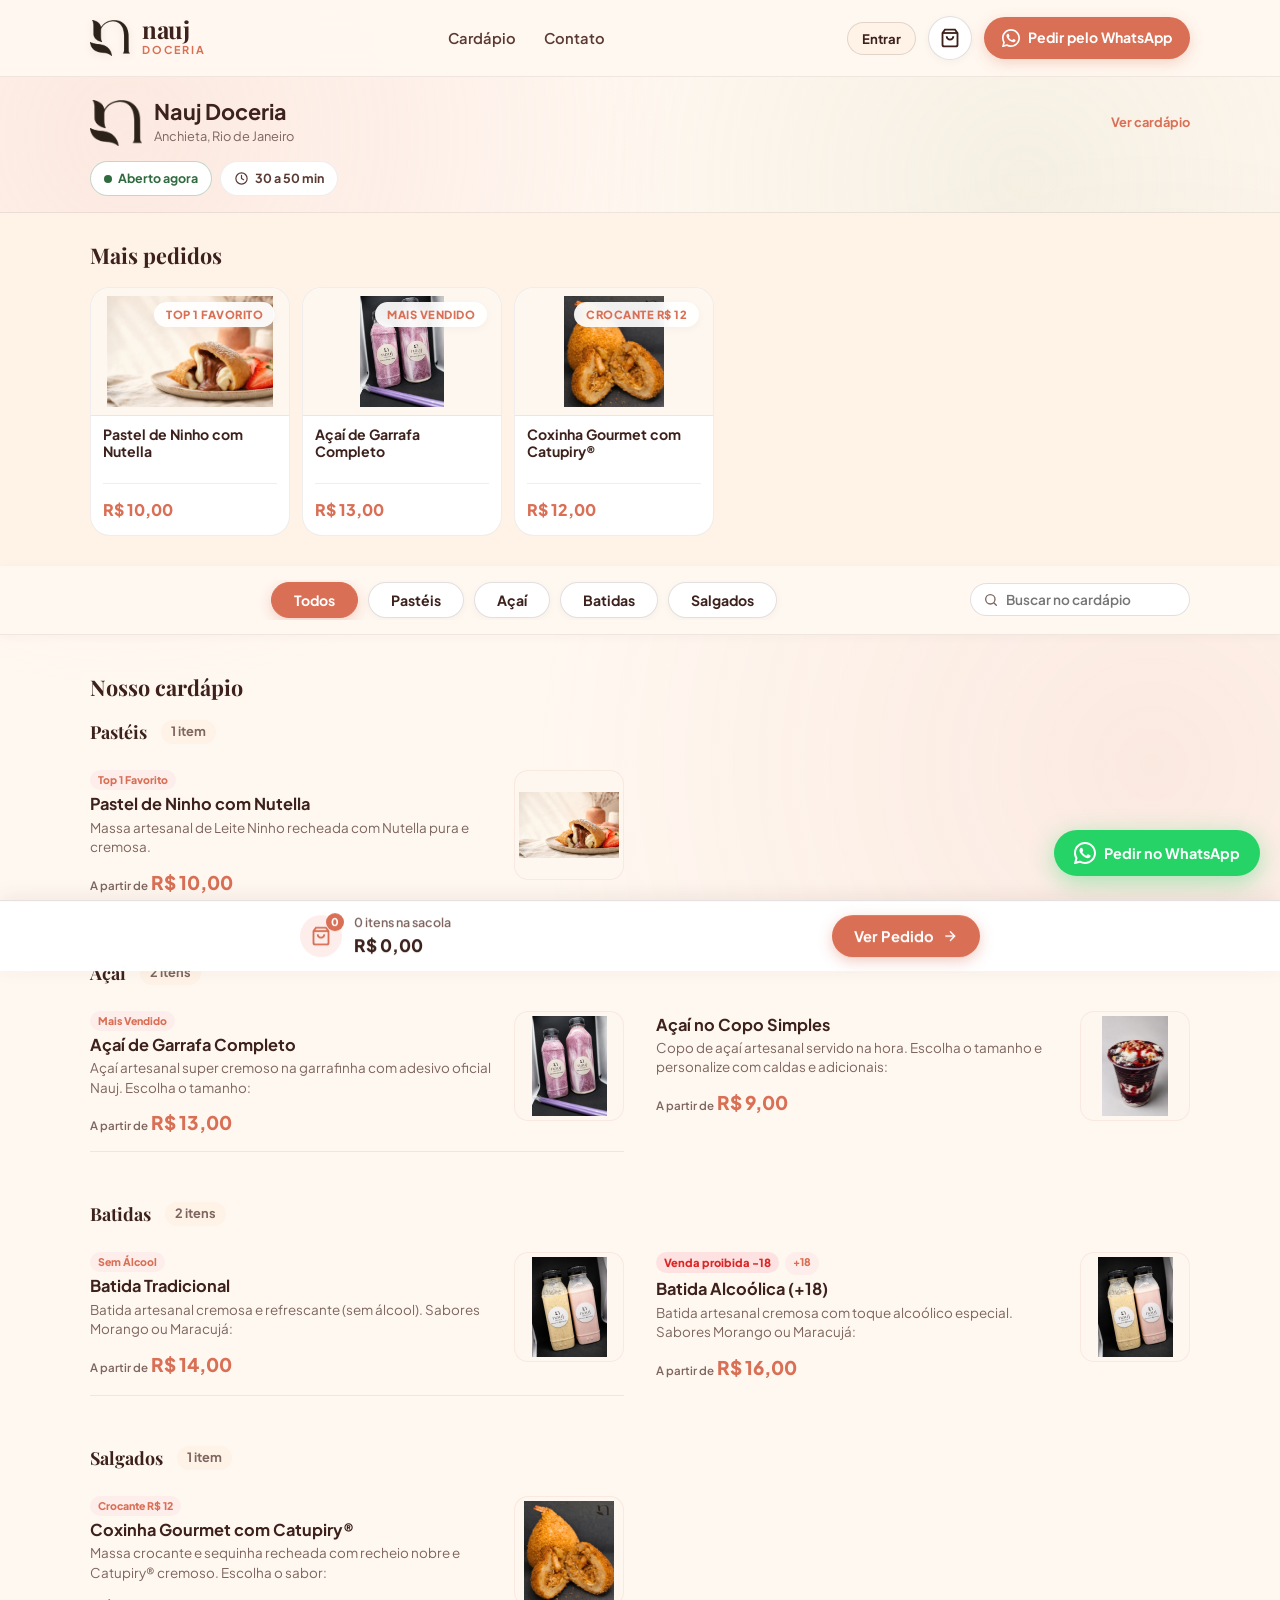
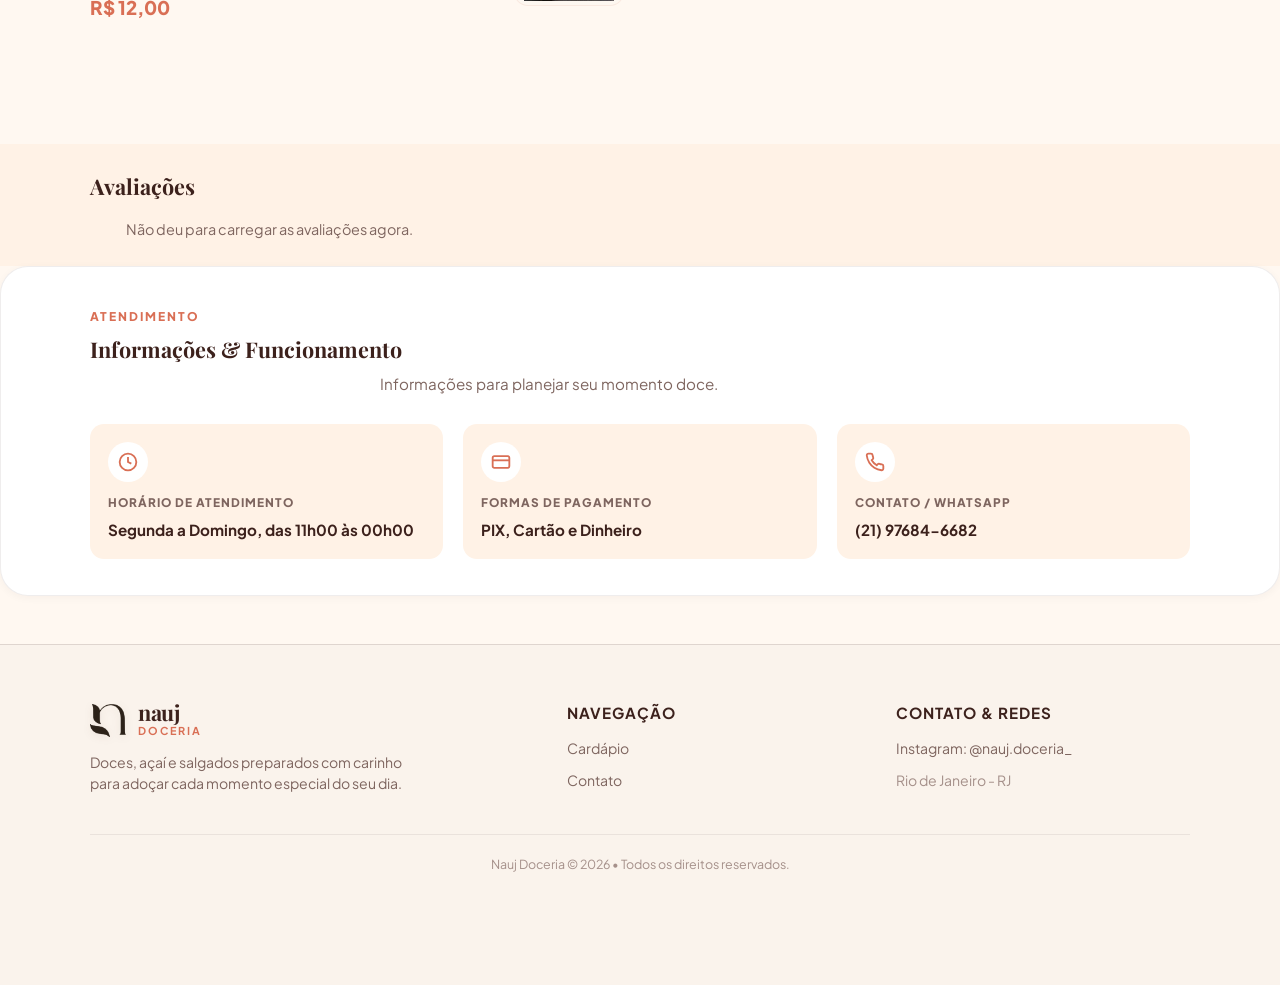
==== commit ecbde280: "feat: marca da Nauj sem corte, e em arquivo no lugar de base64 A imagem que a Isabelle mandou tem 20" ====
--- a/index.html
+++ b/index.html
@@ -2977,7 +2977,7 @@
       <div class="header-inner">
         
         <a href="#inicio" class="brand-link" aria-label="Nauj Doceria Início">
-          <img src="[data-uri]" alt="Nauj N Mark" class="brand-n-icon">
+          <img src="images/marca-n.png" srcset="images/marca-n.png 1x, images/marca-n@2x.png 2x" alt="Nauj Doceria" class="brand-n-icon">
           <div class="brand-text-block">
             <span class="brand-name">nauj</span>
             <span class="brand-badge-doceria">doceria</span>
@@ -3023,7 +3023,7 @@
     <div>
       <div class="drawer-header">
         <div class="brand-link">
-          <img src="[data-uri]" alt="Nauj N Icon" class="brand-n-icon">
+          <img src="images/marca-n.png" srcset="images/marca-n.png 1x, images/marca-n@2x.png 2x" alt="Nauj Doceria" class="brand-n-icon">
           <span class="brand-name">nauj</span>
         </div>
         <button class="drawer-close-btn" onclick="toggleMobileDrawer()" aria-label="Fechar menu">✕</button>
@@ -3059,7 +3059,7 @@
     <section class="loja-cabecalho" id="inicio">
       <div class="container">
         <div class="loja-linha">
-          <img src="[data-uri]" alt="Nauj Doceria" class="loja-marca">
+          <img src="images/marca-n.png" srcset="images/marca-n.png 1x, images/marca-n@2x.png 2x" alt="Nauj Doceria" class="loja-marca">
           <div class="loja-texto">
             <h1 class="loja-nome" id="lojaNome">Nauj Doceria</h1>
             <p class="loja-sub" id="lojaSub">Anchieta, Rio de Janeiro</p>
@@ -3186,7 +3186,7 @@
       <div class="footer-grid">
         <div class="footer-brand">
           <div class="brand-link">
-            <img src="[data-uri]" alt="Nauj N Mark" class="brand-n-icon" style="width:36px;height:36px;">
+            <img src="images/marca-n.png" alt="Nauj N Mark" class="brand-n-icon" style="width:36px;height:36px;">
             <div class="brand-text-block">
               <span class="brand-name" style="font-size:1.35rem;">nauj</span>
               <span class="brand-badge-doceria">doceria</span>
